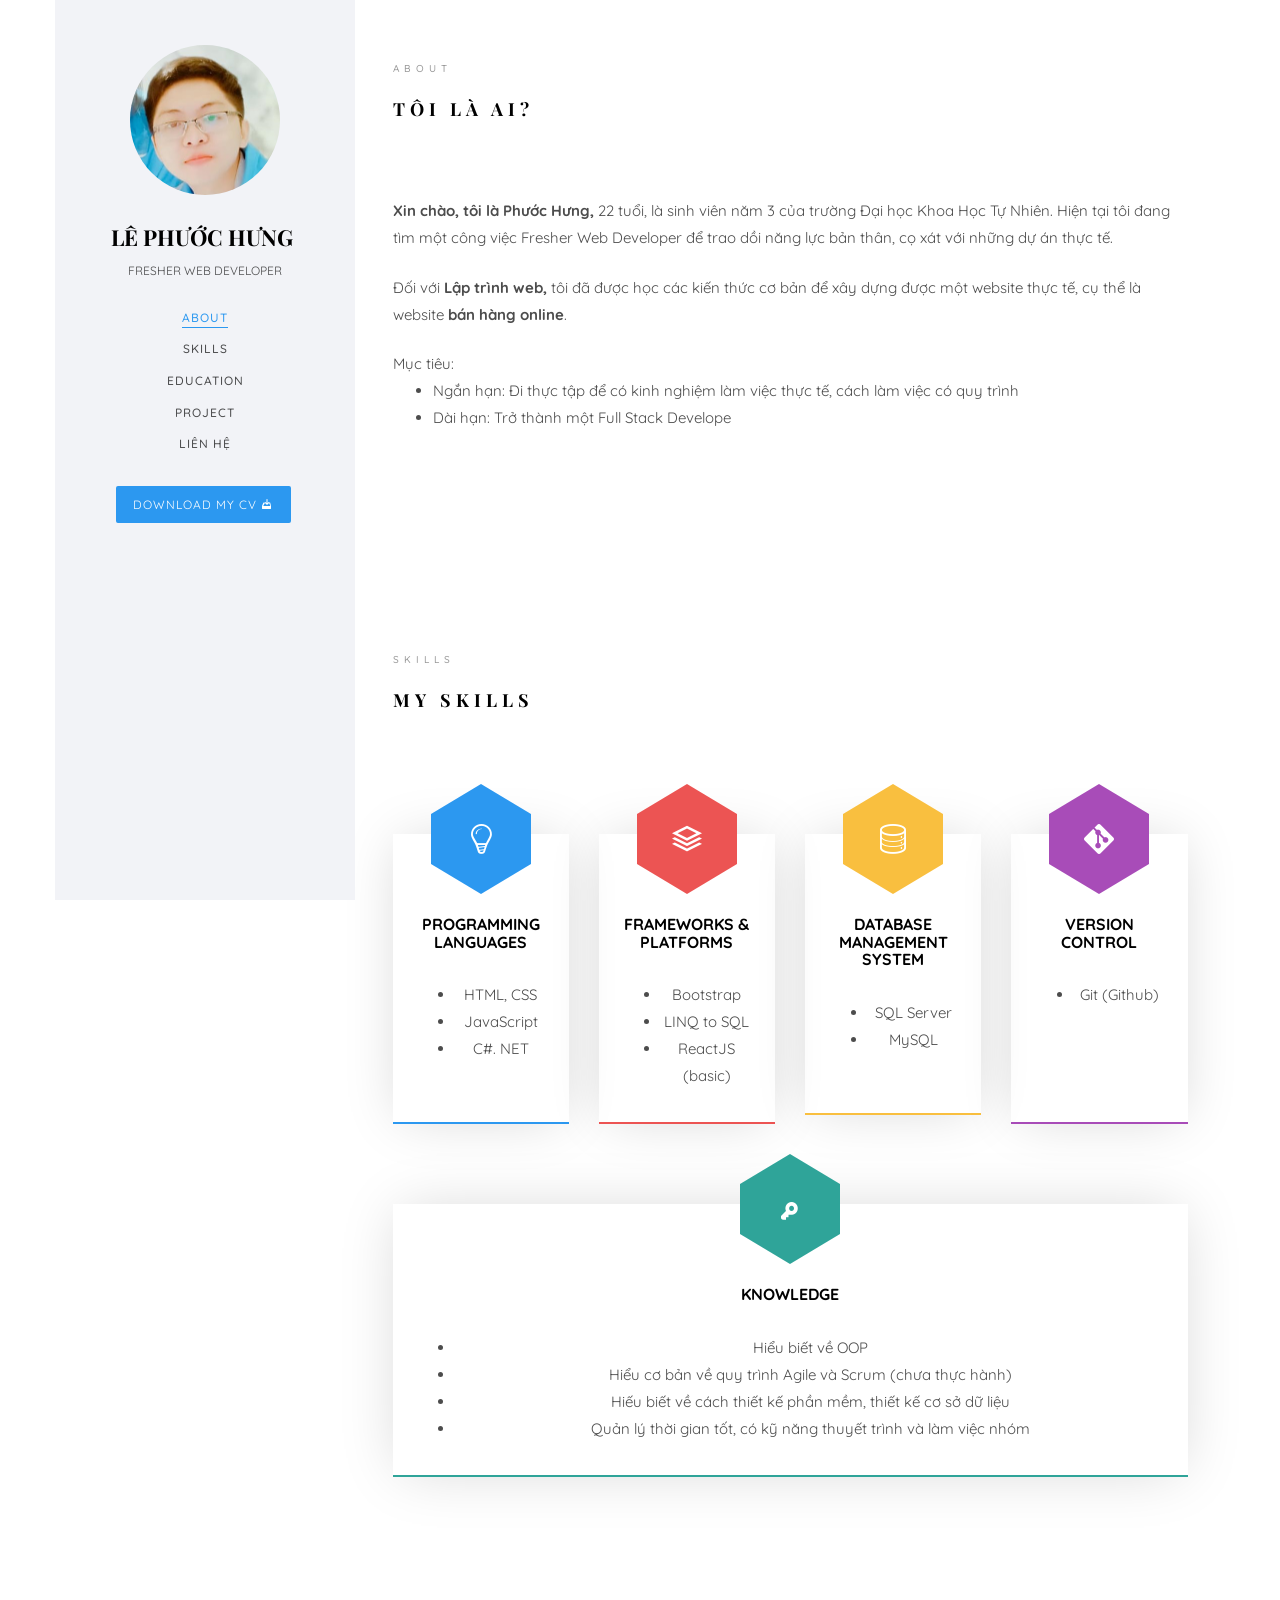
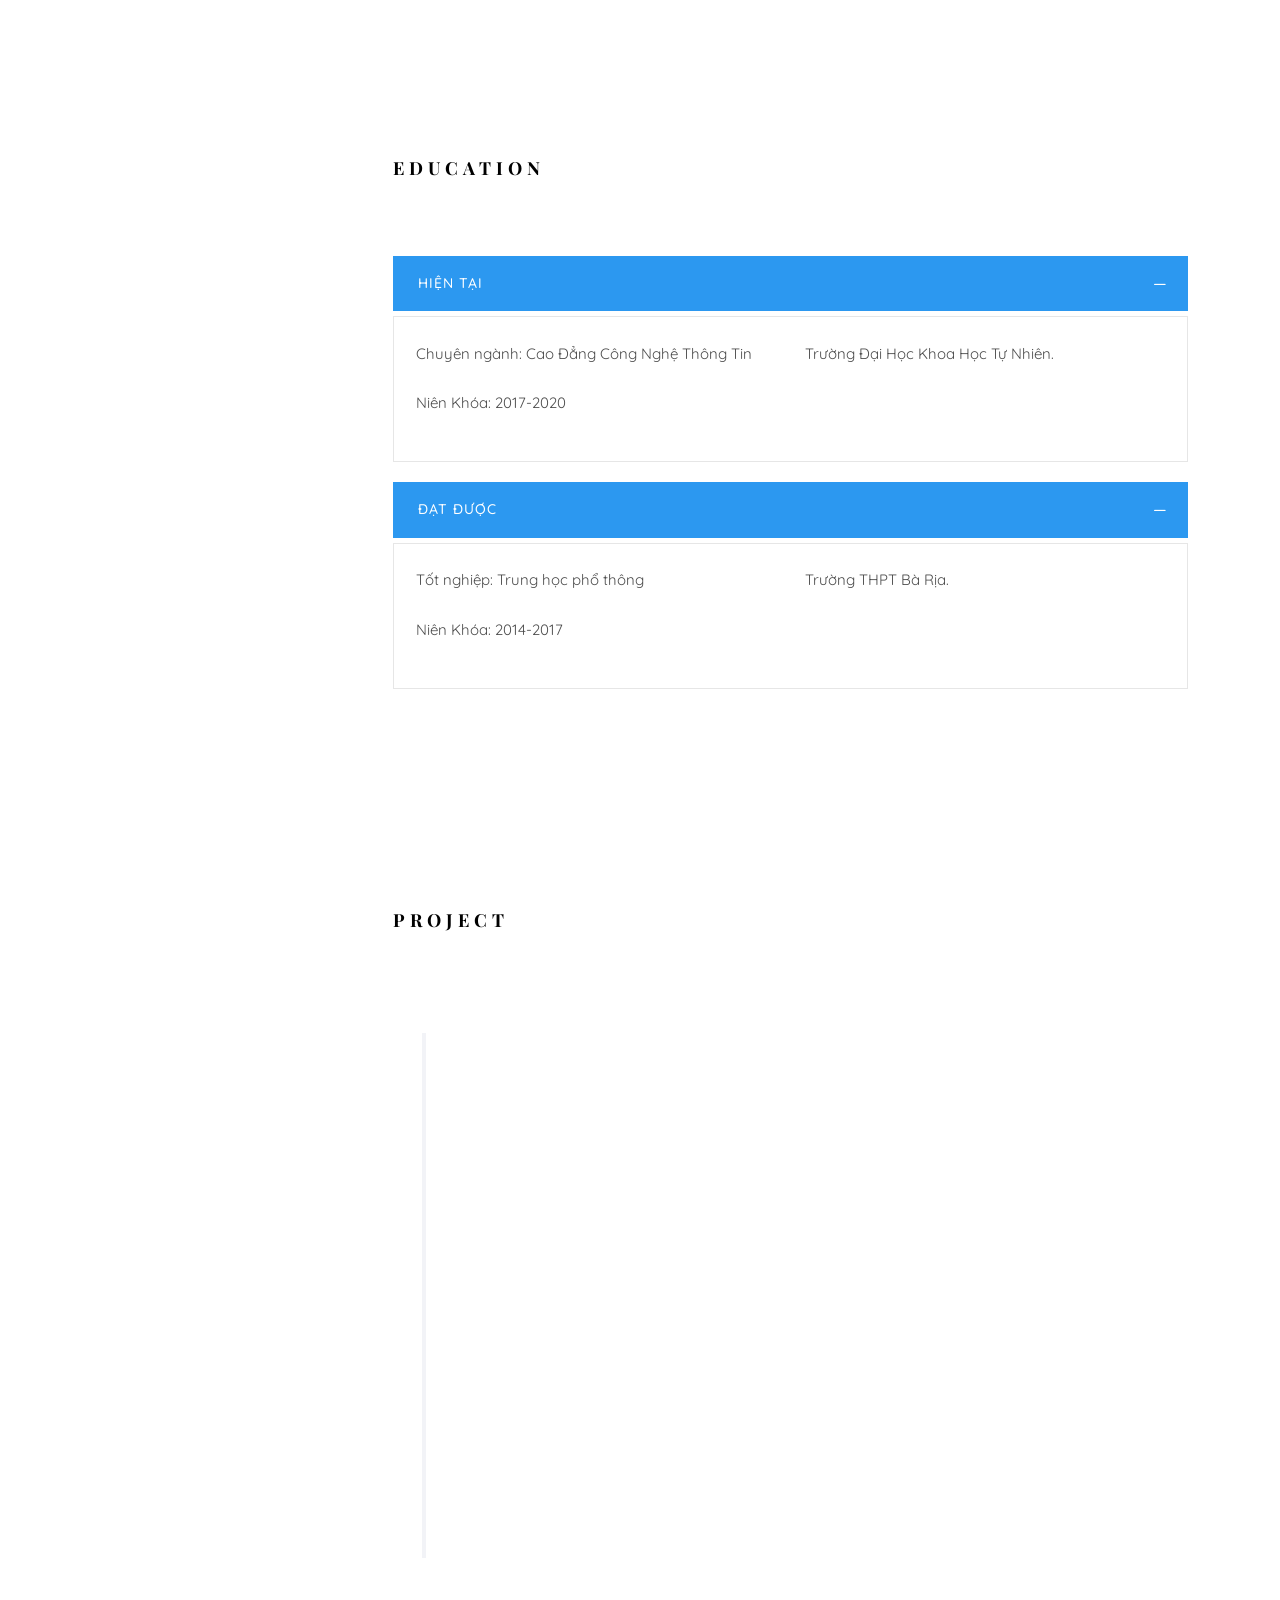
==== index.html @ 89dfe2b6 "update" ====
<!DOCTYPE HTML>
<html>
	<head>
	<meta charset="utf-8">
	<meta http-equiv="X-UA-Compatible" content="IE=edge">
	<title>MY CV</title>
	<meta name="viewport" content="width=device-width, initial-scale=1">
	<meta name="description" content="" />
	<meta name="keywords" content="" />
	<meta name="author" content="" />

  <!-- Facebook and Twitter integration -->
	<meta property="og:title" content=""/>
	<meta property="og:image" content=""/>
	<meta property="og:url" content=""/>
	<meta property="og:site_name" content=""/>
	<meta property="og:description" content=""/>
	<meta name="twitter:title" content="" />
	<meta name="twitter:image" content="" />
	<meta name="twitter:url" content="" />
	<meta name="twitter:card" content="" />

	<!-- Place favicon.ico and apple-touch-icon.png in the root directory -->
	<link rel="shortcut icon" href="favicon.ico">

	<link href="https://fonts.googleapis.com/css?family=Quicksand:300,400,500,700" rel="stylesheet">
	<link href="https://fonts.googleapis.com/css?family=Playfair+Display:400,400i,700" rel="stylesheet">
	
	<!-- Animate.css -->
	<link rel="stylesheet" href="css/animate.css">
	<!-- Icomoon Icon Fonts-->
	<link rel="stylesheet" href="css/icomoon.css">
	<!-- Bootstrap  -->
	<link rel="stylesheet" href="css/bootstrap.css">
	<!-- Flexslider  -->
	<link rel="stylesheet" href="css/flexslider.css">
	<!-- Flaticons  -->
	<link rel="stylesheet" href="fonts/flaticon/font/flaticon.css">
	<!-- Owl Carousel -->
	<link rel="stylesheet" href="css/owl.carousel.min.css">
	<link rel="stylesheet" href="css/owl.theme.default.min.css">
	<!-- Theme style  -->
	<link rel="stylesheet" href="css/style.css">

	<!-- Modernizr JS -->
	<script src="js/modernizr-2.6.2.min.js"></script>
	<!-- FOR IE9 below -->
	<!--[if lt IE 9]>
	<script src="js/respond.min.js"></script>
	<![endif]-->

	</head>
	<body>
	<div id="colorlib-page">
		<div class="container-wrap">
		<a href="#" class="js-colorlib-nav-toggle colorlib-nav-toggle" data-toggle="collapse" data-target="#navbar" aria-expanded="false" aria-controls="navbar"><i></i></a>
		<aside id="colorlib-aside" role="complementary" class="border js-fullheight">
			<div class="text-center">
				<div class="author-img" style="background-image: url(images/avatar.jpg);"></div>
				<h1 id="colorlib-logo"><a href="index.html">LÊ PHƯỚC HƯNG</a></h1>
				<span class="position">Fresher Web Developer 
				</span>
			</div>
			<nav id="colorlib-main-menu" role="navigation" class="navbar">
				<div id="navbar" class="collapse">
					<ul>
						<li class="active"><a href="#" data-nav-section="about">About</a></li>
						<li><a href="#" data-nav-section="skills">Skills</a></li>
						<li><a href="#" data-nav-section="education">Education</a></li>
						<li><a href="#" data-nav-section="experience">Project</a></li>
						<li><a href="#" data-nav-section="contact">LIÊN HỆ</a></li>
					</ul>
				</div>
			</nav>

			<div class="colorlib-footer">
				<a href="assets/CV_Hung.pdf" target="_blank" class="btn btn-primary btn-learn text-center">Download My CV <i class="icon-download"></i></a>
			</div>

		</aside>

		<div id="colorlib-main">
			<section class="colorlib-about" data-section="about">
				<div class="colorlib-narrow-content">
					<div class="row">
						<div class="col-md-12">
							<div class="row row-bottom-padded-sm animate-box" data-animate-effect="fadeInLeft">
								<div class="col-md-12">
									<div class="about-desc">
										<span class="heading-meta">ABOUT</span>
										<h2 class="colorlib-heading">TÔI LÀ AI?</h2>
										<p><strong>Xin chào, tôi là  Phước Hưng, </strong> 22 tuổi, là sinh viên năm 3 của trường Đại học Khoa Học Tự Nhiên. 
											Hiện tại tôi đang tìm một công việc Fresher Web Developer để trao dồi năng lực bản thân, cọ xát với những dự án thực tế.

										</p>
										<p>Đối với <strong>Lập trình web, </strong> tôi đã được học các kiến thức cơ bản để xây dựng được một website thực tế, cụ thể là website <strong>bán hàng online</strong>.</p>
										<span>Mục tiêu:
											<ul>
												<li>
													Ngắn hạn: Đi thực tập để có kinh nghiệm làm việc thực tế, cách làm việc có quy trình </li>
													<li>Dài hạn: Trở thành một Full Stack Develope</li>
											</ul>
										</span>
									</div>
								</div>
							</div>
						</div>
					</div>
				</div>
			</section>

			
			<section class="colorlib-skills" data-section="skills">
				<div class="colorlib-narrow-content">
					<div class="row">
						<div class="col-md-6 col-md-offset-3 col-md-pull-3 ">
							<span class="heading-meta">SKILLS</span>
							<h2 class="colorlib-heading">MY SKILLS</h2>
						</div>
					</div>
					<div class="row row-pt-md">
						<div class="col-md-3 text-center animate-box">
							<div class="services color-1">
								<span class="icon">
									<i class="icon-bulb"></i>
								</span>
								<div class="desc">
									<h3>PROGRAMMING LANGUAGES</h3>
									<ul>
										<li>HTML, CSS</li>
										<li>JavaScript</li>
										<li>C#. NET</li>
									</ul>
									<br>
								</div>
							</div>
						</div>
						<div class="col-md-3 text-center animate-box">
							<div class="services color-2">
								<span class="icon">
									<i class="icon-layers2"></i>
								</span>
								<div class="desc">
									<h3>FRAMEWORKS & PLATFORMS
									</h3>
									<ul>
										<li>Bootstrap</li>
										<li>LINQ to SQL</li>
										<li>ReactJS (basic)</li>
									</ul>
								</div>
							</div>
						</div>
						<div class="col-md-3 text-center animate-box">
							<div class="services color-3">
								<span class="icon">
									<i class="icon-data"></i>
								</span>
								<div class="desc">
									<h3>Database Management System</h3>
									<ul>
										<li>SQL Server</li>
										<li>MySQL</li>
										<br>
									</ul>
								</div>
							</div>
						</div>
						<div class="col-md-3 text-center animate-box">
							<div class="services color-4">
								<span class="icon">
									<i class="icon-git"></i>
								</span>
								<div class="desc">
									<h3>VERSION CONTROL</h3>
									<ul>
										<li>Git (Github)</li>
										<br>
										<br>
										<br>
									</ul>
								</div>
							</div>
						</div>
						<div class="col-md-12 text-center animate-box">
							<div class="services color-5">
								<span class="icon">
									<i class="icon-key"></i>
								</span>
								<div class="desc">
									<h3>KNOWLEDGE</h3>
									<ul>
										<li>Hiểu biết về OOP</li>
										<li>Hiểu cơ bản về quy trình Agile và Scrum (chưa thực hành)</li>
										<li>Hiếu biết về cách thiết kế phần mềm, thiết kế cơ sở dữ liệu</li>
										<li>Quản lý thời gian tốt, có kỹ năng thuyết trình và làm việc nhóm </li>
									</ul>
								</div>
							</div>
						</div>
					</div>
				</div>
			</section>
			


			<section class="colorlib-education" data-section="education">
				<div class="colorlib-narrow-content">
					<div class="row">
						<div class="col-md-6 col-md-offset-3 col-md-pull-3 animate-box" data-animate-effect="fadeInLeft">
							<h2 class="colorlib-heading animate-box">EDUCATION</h2>
						</div>
					</div>
					<div class="row">
						<div class="col-md-12 animate-box" data-animate-effect="fadeInLeft">
							<div class="fancy-collapse-panel">
								<div class="panel-group" id="accordion" role="tablist" aria-multiselectable="true">
									<div class="panel panel-default">
									    <div class="panel-heading" role="tab" id="headingOne">
									        <h4 class="panel-title">
									            <a data-toggle="collapse" data-parent="#accordion" href="#collapseOne" aria-expanded="true" aria-controls="collapseOne">HIỆN TẠI
									            </a>
									        </h4>
									    </div>
									    <div id="collapseOne" class="panel-collapse collapse in" role="tabpanel" aria-labelledby="headingOne">
									         <div class="panel-body">
									            <div class="row">
										      		<div class="col-md-6">
														  <p>Chuyên ngành: Cao Đẳng Công Nghệ Thông Tin</p>
														  <p>Niên Khóa: 2017-2020</p>
										      		</div>
										      		<div class="col-md-6">
										      			<p>Trường Đại Học Khoa Học Tự Nhiên.</p>
										      		</div>
										      	</div>
									         </div>
									    </div>
									</div>
								</div>
							</div>
							<div class="fancy-collapse-panel">
								<div class="panel-group" id="accordion" role="tablist" aria-multiselectable="true">
									<div class="panel panel-default">
									    <div class="panel-heading" role="tab" id="headingOne">
									        <h4 class="panel-title">
									            <a data-toggle="collapse" data-parent="#accordion" href="#collapseOne" aria-expanded="true" aria-controls="collapseOne">ĐẠT ĐƯỢC
									            </a>
									        </h4>
									    </div>
									    <div id="collapseOne" class="panel-collapse collapse in" role="tabpanel" aria-labelledby="headingOne">
									         <div class="panel-body">
									            <div class="row">
										      		<div class="col-md-6">
														  <p>Tốt nghiệp: Trung học phổ thông</p>
														  <p>Niên Khóa: 2014-2017</p>
										      		</div>
										      		<div class="col-md-6">
														<p>Trường THPT Bà Rịa.</p>
													</div>
										      	</div>
									         </div>
									    </div>
									</div>
								</div>
							</div>
						</div>
					</div>
				</div>
			</section>

			<section class="colorlib-experience" data-section="experience">
				<div class="colorlib-narrow-content">
					<div class="row">
						<div class="col-md-6 col-md-offset-3 col-md-pull-3 animate-box" data-animate-effect="fadeInLeft">
							<h2 class="colorlib-heading animate-box">PROJECT</h2>
						</div>
					</div>
					<div class="row">
						<div class="col-md-12">
				         <div class="timeline-centered">
					         <article class="timeline-entry animate-box" data-animate-effect="fadeInLeft">
					            <div class="timeline-entry-inner">
					               <div class="timeline-icon color-1">
					                  <i class="icon-pen2"></i>
					               </div>

					               <div class="timeline-label">
					                  <h2><a href="https://moji1760322.000webhostapp.com/">Website bán hàng - web động</a><span></span></h2>
										<p>Dựa theo trang bán hàng moji. Sử dụng <strong>HTML, CSS, JS, Bootstrap, PHP & MySQL</strong></p>
										<p><a href="https://moji1760322.000webhostapp.com/">link trang web</a></p>
								   </div>
								   <br>
								</div>
							    <a href="https://moji1760322.000webhostapp.com/"><img src="images/project01.PNG" alt="" width="100%" class="img-thumbnail"></a>
					         </article>
					      </div>
					   </div>
				   </div>
				</div>
			</section>

			<section class="colorlib-contact" data-section="contact">
				<div class="colorlib-narrow-content">
					<div class="row">
						<div class="col-md-6 col-md-offset-3 col-md-pull-3 animate-box" data-animate-effect="fadeInLeft">
							<span class="heading-meta">CONTACT</span>
							<h2 class="colorlib-heading">My Contact</h2>
						</div>
					</div>
					<div class="row">
						<div class="col-md-12">
							<div class="colorlib-feature colorlib-feature-sm animate-box" data-animate-effect="fadeInLeft">
								<div class="colorlib-icon">
									<i class="icon-globe-outline"></i>
								</div>
								<div class="colorlib-text">
									<p><a href="#">lphung1997@gmail.com</a></p>
								</div>
							</div>
							<div class="colorlib-feature colorlib-feature-sm animate-box" data-animate-effect="fadeInLeft">
								<div class="colorlib-icon">
									<i class="icon-map"></i>
								</div>
								<div class="colorlib-text">
									<p>135B Trần Hưng Đạo, phường Cầu Ông Lãnh, quận 1, Tp.HCM</p>
								</div>
							</div>
							<div class="colorlib-feature colorlib-feature-sm animate-box" data-animate-effect="fadeInLeft">
								<div class="colorlib-icon">
									<i class="icon-phone"></i>
								</div>
								<div class="colorlib-text">
									<p><a href="tel://">+84868641013</a></p>
								</div>
							</div>
						</div>
					</div>
				</div>
			</section>

		</div><!-- end:colorlib-main -->
	</div><!-- end:container-wrap -->
	</div><!-- end:colorlib-page -->

	<!-- jQuery -->
	<script src="js/jquery.min.js"></script>
	<!-- jQuery Easing -->
	<script src="js/jquery.easing.1.3.js"></script>
	<!-- Bootstrap -->
	<script src="js/bootstrap.min.js"></script>
	<!-- Waypoints -->
	<script src="js/jquery.waypoints.min.js"></script>
	<!-- Flexslider -->
	<script src="js/jquery.flexslider-min.js"></script>
	<!-- Owl carousel -->
	<script src="js/owl.carousel.min.js"></script>
	<!-- Counters -->
	<script src="js/jquery.countTo.js"></script>
	
	
	<!-- MAIN JS -->
	<script src="js/main.js"></script>

	</body>
</html>
---- css/icomoon.css ----
@font-face {
  font-family: 'icomoon';
  src:  url('fonts/icomoon.eot?6py85u');
  src:  url('fonts/icomoon.eot?6py85u#iefix') format('embedded-opentype'),
    url('fonts/icomoon.ttf?6py85u') format('truetype'),
    url('fonts/icomoon.woff?6py85u') format('woff'),
    url('fonts/icomoon.svg?6py85u#icomoon') format('svg');
  font-weight: normal;
  font-style: normal;
}

[class^="icon-"], [class*=" icon-"] {
  /* use !important to prevent issues with browser extensions that change fonts */
  font-family: 'icomoon' !important;
  speak: none;
  font-style: normal;
  font-weight: normal;
  font-variant: normal;
  text-transform: none;
  line-height: 1;

  /* Better Font Rendering =========== */
  -webkit-font-smoothing: antialiased;
  -moz-osx-font-smoothing: grayscale;
}

.icon-times:before {
  content: "\e930";
}
.icon-tick:before {
  content: "\e931";
}
.icon-plus:before {
  content: "\e932";
}
.icon-minus:before {
  content: "\e933";
}
.icon-equals:before {
  content: "\e934";
}
.icon-divide:before {
  content: "\e935";
}
.icon-chevron-right:before {
  content: "\e936";
}
.icon-chevron-left:before {
  content: "\e937";
}
.icon-arrow-right-thick:before {
  content: "\e938";
}
.icon-arrow-left-thick:before {
  content: "\e939";
}
.icon-th-small:before {
  content: "\e93a";
}
.icon-th-menu:before {
  content: "\e93b";
}
.icon-th-list:before {
  content: "\e93c";
}
.icon-th-large:before {
  content: "\e93d";
}
.icon-home:before {
  content: "\e93e";
}
.icon-arrow-forward:before {
  content: "\e93f";
}
.icon-arrow-back:before {
  content: "\e940";
}
.icon-rss:before {
  content: "\e941";
}
.icon-location:before {
  content: "\e942";
}
.icon-link:before {
  content: "\e943";
}
.icon-image:before {
  content: "\e944";
}
.icon-arrow-up-thick:before {
  content: "\e945";
}
.icon-arrow-down-thick:before {
  content: "\e946";
}
.icon-starburst:before {
  content: "\e947";
}
.icon-starburst-outline:before {
  content: "\e948";
}
.icon-star3:before {
  content: "\e949";
}
.icon-flow-children:before {
  content: "\e94a";
}
.icon-export:before {
  content: "\e94b";
}
.icon-delete2:before {
  content: "\e94c";
}
.icon-delete-outline:before {
  content: "\e94d";
}
.icon-cloud-storage:before {
  content: "\e94e";
}
.icon-wi-fi:before {
  content: "\e94f";
}
.icon-heart:before {
  content: "\e950";
}
.icon-flash:before {
  content: "\e951";
}
.icon-cancel:before {
  content: "\e952";
}
.icon-backspace:before {
  content: "\e953";
}
.icon-attachment:before {
  content: "\e954";
}
.icon-arrow-move:before {
  content: "\e955";
}
.icon-warning:before {
  content: "\e956";
}
.icon-user:before {
  content: "\e957";
}
.icon-radar:before {
  content: "\e958";
}
.icon-lock-open:before {
  content: "\e959";
}
.icon-lock-closed:before {
  content: "\e95a";
}
.icon-location-arrow:before {
  content: "\e95b";
}
.icon-info:before {
  content: "\e95c";
}
.icon-user-delete:before {
  content: "\e95d";
}
.icon-user-add:before {
  content: "\e95e";
}
.icon-media-pause:before {
  content: "\e95f";
}
.icon-group:before {
  content: "\e960";
}
.icon-chart-pie:before {
  content: "\e961";
}
.icon-chart-line:before {
  content: "\e962";
}
.icon-chart-bar:before {
  content: "\e963";
}
.icon-chart-area:before {
  content: "\e964";
}
.icon-video:before {
  content: "\e965";
}
.icon-point-of-interest:before {
  content: "\e966";
}
.icon-infinity:before {
  content: "\e967";
}
.icon-globe:before {
  content: "\e968";
}
.icon-eye:before {
  content: "\e969";
}
.icon-cog:before {
  content: "\e96a";
}
.icon-camera:before {
  content: "\e96b";
}
.icon-upload:before {
  content: "\e96c";
}
.icon-scissors:before {
  content: "\e96d";
}
.icon-refresh:before {
  content: "\e96e";
}
.icon-pin:before {
  content: "\e96f";
}
.icon-key:before {
  content: "\e970";
}
.icon-info-large:before {
  content: "\e971";
}
.icon-eject:before {
  content: "\e972";
}
.icon-download:before {
  content: "\e973";
}
.icon-zoom:before {
  content: "\e974";
}
.icon-zoom-out:before {
  content: "\e975";
}
.icon-zoom-in:before {
  content: "\e976";
}
.icon-sort-numerically:before {
  content: "\e977";
}
.icon-sort-alphabetically:before {
  content: "\e978";
}
.icon-input-checked:before {
  content: "\e979";
}
.icon-calender:before {
  content: "\e97a";
}
.icon-world2:before {
  content: "\e97b";
}
.icon-notes:before {
  content: "\e97c";
}
.icon-code:before {
  content: "\e97d";
}
.icon-arrow-sync:before {
  content: "\e97e";
}
.icon-arrow-shuffle:before {
  content: "\e97f";
}
.icon-arrow-repeat:before {
  content: "\e980";
}
.icon-arrow-minimise:before {
  content: "\e981";
}
.icon-arrow-maximise:before {
  content: "\e982";
}
.icon-arrow-loop:before {
  content: "\e983";
}
.icon-anchor:before {
  content: "\e984";
}
.icon-spanner:before {
  content: "\e985";
}
.icon-puzzle:before {
  content: "\e986";
}
.icon-power:before {
  content: "\e987";
}
.icon-plane:before {
  content: "\e988";
}
.icon-pi:before {
  content: "\e989";
}
.icon-phone:before {
  content: "\e98a";
}
.icon-microphone2:before {
  content: "\e98b";
}
.icon-media-rewind:before {
  content: "\e98c";
}
.icon-flag:before {
  content: "\e98d";
}
.icon-adjust-brightness:before {
  content: "\e98e";
}
.icon-waves:before {
  content: "\e98f";
}
.icon-social-twitter:before {
  content: "\e990";
}
.icon-social-facebook:before {
  content: "\e991";
}
.icon-social-dribbble:before {
  content: "\e992";
}
.icon-media-stop:before {
  content: "\e993";
}
.icon-media-record:before {
  content: "\e994";
}
.icon-media-play:before {
  content: "\e995";
}
.icon-media-fast-forward:before {
  content: "\e996";
}
.icon-media-eject:before {
  content: "\e997";
}
.icon-social-vimeo:before {
  content: "\e998";
}
.icon-social-tumbler:before {
  content: "\e999";
}
.icon-social-skype:before {
  content: "\e99a";
}
.icon-social-pinterest:before {
  content: "\e99b";
}
.icon-social-linkedin:before {
  content: "\e99c";
}
.icon-social-last-fm:before {
  content: "\e99d";
}
.icon-social-github:before {
  content: "\e99e";
}
.icon-social-flickr:before {
  content: "\e99f";
}
.icon-at:before {
  content: "\e9a0";
}
.icon-times-outline:before {
  content: "\e9a1";
}
.icon-plus-outline:before {
  content: "\e9a2";
}
.icon-minus-outline:before {
  content: "\e9a3";
}
.icon-tick-outline:before {
  content: "\e9a4";
}
.icon-th-large-outline:before {
  content: "\e9a5";
}
.icon-equals-outline:before {
  content: "\e9a6";
}
.icon-divide-outline:before {
  content: "\e9a7";
}
.icon-chevron-right-outline:before {
  content: "\e9a8";
}
.icon-chevron-left-outline:before {
  content: "\e9a9";
}
.icon-arrow-right-outline:before {
  content: "\e9aa";
}
.icon-arrow-left-outline:before {
  content: "\e9ab";
}
.icon-th-small-outline:before {
  content: "\e9ac";
}
.icon-th-menu-outline:before {
  content: "\e9ad";
}
.icon-th-list-outline:before {
  content: "\e9ae";
}
.icon-news2:before {
  content: "\e9b1";
}
.icon-home-outline:before {
  content: "\e9b2";
}
.icon-arrow-up-outline:before {
  content: "\e9b3";
}
.icon-arrow-forward-outline:before {
  content: "\e9b4";
}
.icon-arrow-down-outline:before {
  content: "\e9b5";
}
.icon-arrow-back-outline:before {
  content: "\e9b6";
}
.icon-trash3:before {
  content: "\e9b7";
}
.icon-rss-outline:before {
  content: "\e9b8";
}
.icon-message:before {
  content: "\e9b9";
}
.icon-location-outline:before {
  content: "\e9ba";
}
.icon-link-outline:before {
  content: "\e9bb";
}
.icon-image-outline:before {
  content: "\e9bc";
}
.icon-export-outline:before {
  content: "\e9bd";
}
.icon-cross:before {
  content: "\e9be";
}
.icon-wi-fi-outline:before {
  content: "\e9bf";
}
.icon-star-outline:before {
  content: "\e9c0";
}
.icon-media-pause-outline:before {
  content: "\e9c1";
}
.icon-mail:before {
  content: "\e9c2";
}
.icon-heart-outline:before {
  content: "\e9c3";
}
.icon-flash-outline:before {
  content: "\e9c4";
}
.icon-cancel-outline:before {
  content: "\e9c5";
}
.icon-beaker:before {
  content: "\e9c6";
}
.icon-arrow-move-outline:before {
  content: "\e9c7";
}
.icon-watch2:before {
  content: "\e9c8";
}
.icon-warning-outline:before {
  content: "\e9c9";
}
.icon-time:before {
  content: "\e9ca";
}
.icon-radar-outline:before {
  content: "\e9cb";
}
.icon-lock-open-outline:before {
  content: "\e9cc";
}
.icon-location-arrow-outline:before {
  content: "\e9cd";
}
.icon-info-outline:before {
  content: "\e9ce";
}
.icon-backspace-outline:before {
  content: "\e9cf";
}
.icon-attachment-outline:before {
  content: "\e9d0";
}
.icon-user-outline:before {
  content: "\e9d1";
}
.icon-user-delete-outline:before {
  content: "\e9d2";
}
.icon-user-add-outline:before {
  content: "\e9d3";
}
.icon-lock-closed-outline:before {
  content: "\e9d4";
}
.icon-group-outline:before {
  content: "\e9d5";
}
.icon-chart-pie-outline:before {
  content: "\e9d6";
}
.icon-chart-line-outline:before {
  content: "\e9d7";
}
.icon-chart-bar-outline:before {
  content: "\e9d8";
}
.icon-chart-area-outline:before {
  content: "\e9d9";
}
.icon-video-outline:before {
  content: "\e9da";
}
.icon-point-of-interest-outline:before {
  content: "\e9db";
}
.icon-map:before {
  content: "\e9dc";
}
.icon-key-outline:before {
  content: "\e9dd";
}
.icon-infinity-outline:before {
  content: "\e9de";
}
.icon-globe-outline:before {
  content: "\e9df";
}
.icon-eye-outline:before {
  content: "\e9e0";
}
.icon-cog-outline:before {
  content: "\e9e1";
}
.icon-camera-outline:before {
  content: "\e9e2";
}
.icon-upload-outline:before {
  content: "\e9e3";
}
.icon-support:before {
  content: "\e9e4";
}
.icon-scissors-outline:before {
  content: "\e9e5";
}
.icon-refresh-outline:before {
  content: "\e9e6";
}
.icon-info-large-outline:before {
  content: "\e9e7";
}
.icon-eject-outline:before {
  content: "\e9e8";
}
.icon-download-outline:before {
  content: "\e9e9";
}
.icon-battery-mid:before {
  content: "\e9ea";
}
.icon-battery-low:before {
  content: "\e9eb";
}
.icon-battery-high:before {
  content: "\e9ec";
}
.icon-zoom-outline:before {
  content: "\e9ed";
}
.icon-zoom-out-outline:before {
  content: "\e9ee";
}
.icon-zoom-in-outline:before {
  content: "\e9ef";
}
.icon-tag3:before {
  content: "\e9f0";
}
.icon-tabs-outline:before {
  content: "\e9f1";
}
.icon-pin-outline:before {
  content: "\e9f2";
}
.icon-message-typing:before {
  content: "\e9f3";
}
.icon-directions:before {
  content: "\e9f4";
}
.icon-battery-full:before {
  content: "\e9f5";
}
.icon-battery-charge:before {
  content: "\e9f6";
}
.icon-pipette:before {
  content: "\e9f7";
}
.icon-pencil:before {
  content: "\e9f8";
}
.icon-folder:before {
  content: "\e9f9";
}
.icon-folder-delete:before {
  content: "\e9fa";
}
.icon-folder-add:before {
  content: "\e9fb";
}
.icon-edit:before {
  content: "\e9fc";
}
.icon-document:before {
  content: "\e9fd";
}
.icon-document-delete:before {
  content: "\e9fe";
}
.icon-document-add:before {
  content: "\e9ff";
}
.icon-brush:before {
  content: "\ea00";
}
.icon-thumbs-up:before {
  content: "\ea01";
}
.icon-thumbs-down:before {
  content: "\ea02";
}
.icon-pen:before {
  content: "\ea03";
}
.icon-sort-numerically-outline:before {
  content: "\ea04";
}
.icon-sort-alphabetically-outline:before {
  content: "\ea05";
}
.icon-social-last-fm-circular:before {
  content: "\ea06";
}
.icon-social-github-circular:before {
  content: "\ea07";
}
.icon-compass:before {
  content: "\ea08";
}
.icon-bookmark:before {
  content: "\ea09";
}
.icon-input-checked-outline:before {
  content: "\ea0a";
}
.icon-code-outline:before {
  content: "\ea0b";
}
.icon-calender-outline:before {
  content: "\ea0c";
}
.icon-business-card:before {
  content: "\ea0d";
}
.icon-arrow-up:before {
  content: "\ea0e";
}
.icon-arrow-sync-outline:before {
  content: "\ea0f";
}
.icon-arrow-right:before {
  content: "\ea10";
}
.icon-arrow-repeat-outline:before {
  content: "\ea11";
}
.icon-arrow-loop-outline:before {
  content: "\ea12";
}
.icon-arrow-left:before {
  content: "\ea13";
}
.icon-flow-switch:before {
  content: "\ea14";
}
.icon-flow-parallel:before {
  content: "\ea15";
}
.icon-flow-merge:before {
  content: "\ea16";
}
.icon-document-text:before {
  content: "\ea17";
}
.icon-clipboard:before {
  content: "\ea18";
}
.icon-calculator:before {
  content: "\ea19";
}
.icon-arrow-minimise-outline:before {
  content: "\ea1a";
}
.icon-arrow-maximise-outline:before {
  content: "\ea1b";
}
.icon-arrow-down:before {
  content: "\ea1c";
}
.icon-gift:before {
  content: "\ea1d";
}
.icon-film:before {
  content: "\ea1e";
}
.icon-database:before {
  content: "\ea1f";
}
.icon-bell:before {
  content: "\ea20";
}
.icon-anchor-outline:before {
  content: "\ea21";
}
.icon-adjust-contrast:before {
  content: "\ea22";
}
.icon-world-outline:before {
  content: "\ea23";
}
.icon-shopping-bag:before {
  content: "\ea24";
}
.icon-power-outline:before {
  content: "\ea25";
}
.icon-notes-outline:before {
  content: "\ea26";
}
.icon-device-tablet:before {
  content: "\ea27";
}
.icon-device-phone:before {
  content: "\ea28";
}
.icon-device-laptop:before {
  content: "\ea29";
}
.icon-device-desktop:before {
  content: "\ea2a";
}
.icon-briefcase:before {
  content: "\ea2b";
}
.icon-stopwatch:before {
  content: "\ea2c";
}
.icon-spanner-outline:before {
  content: "\ea2d";
}
.icon-puzzle-outline:before {
  content: "\ea2e";
}
.icon-printer:before {
  content: "\ea2f";
}
.icon-pi-outline:before {
  content: "\ea30";
}
.icon-lightbulb:before {
  content: "\ea31";
}
.icon-flag-outline:before {
  content: "\ea32";
}
.icon-contacts:before {
  content: "\ea33";
}
.icon-archive2:before {
  content: "\ea34";
}
.icon-weather-stormy:before {
  content: "\ea35";
}
.icon-weather-shower:before {
  content: "\ea36";
}
.icon-weather-partly-sunny:before {
  content: "\ea37";
}
.icon-weather-downpour:before {
  content: "\ea38";
}
.icon-weather-cloudy:before {
  content: "\ea39";
}
.icon-plane-outline:before {
  content: "\ea3a";
}
.icon-phone-outline:before {
  content: "\ea3b";
}
.icon-microphone-outline:before {
  content: "\ea3c";
}
.icon-weather-windy:before {
  content: "\ea3d";
}
.icon-weather-windy-cloudy:before {
  content: "\ea3e";
}
.icon-weather-sunny:before {
  content: "\ea3f";
}
.icon-weather-snow:before {
  content: "\ea40";
}
.icon-weather-night:before {
  content: "\ea41";
}
.icon-media-stop-outline:before {
  content: "\ea42";
}
.icon-media-rewind-outline:before {
  content: "\ea43";
}
.icon-media-record-outline:before {
  content: "\ea44";
}
.icon-media-play-outline:before {
  content: "\ea45";
}
.icon-media-fast-forward-outline:before {
  content: "\ea46";
}
.icon-media-eject-outline:before {
  content: "\ea47";
}
.icon-wine:before {
  content: "\ea48";
}
.icon-waves-outline:before {
  content: "\ea49";
}
.icon-ticket:before {
  content: "\ea4a";
}
.icon-tags:before {
  content: "\ea4b";
}
.icon-plug:before {
  content: "\ea4c";
}
.icon-headphones:before {
  content: "\ea4d";
}
.icon-credit-card:before {
  content: "\ea4e";
}
.icon-coffee:before {
  content: "\ea4f";
}
.icon-book:before {
  content: "\ea50";
}
.icon-beer:before {
  content: "\ea51";
}
.icon-volume2:before {
  content: "\ea52";
}
.icon-volume-up:before {
  content: "\ea53";
}
.icon-volume-mute:before {
  content: "\ea54";
}
.icon-volume-down:before {
  content: "\ea55";
}
.icon-social-vimeo-circular:before {
  content: "\ea56";
}
.icon-social-twitter-circular:before {
  content: "\ea57";
}
.icon-social-pinterest-circular:before {
  content: "\ea58";
}
.icon-social-linkedin-circular:before {
  content: "\ea59";
}
.icon-social-facebook-circular:before {
  content: "\ea5a";
}
.icon-social-dribbble-circular:before {
  content: "\ea5b";
}
.icon-tree:before {
  content: "\ea5c";
}
.icon-thermometer2:before {
  content: "\ea5d";
}
.icon-social-tumbler-circular:before {
  content: "\ea5e";
}
.icon-social-skype-outline:before {
  content: "\ea5f";
}
.icon-social-flickr-circular:before {
  content: "\ea60";
}
.icon-social-at-circular:before {
  content: "\ea61";
}
.icon-shopping-cart:before {
  content: "\ea62";
}
.icon-messages:before {
  content: "\ea63";
}
.icon-leaf:before {
  content: "\ea64";
}
.icon-feather:before {
  content: "\ea65";
}
.icon-eye2:before {
  content: "\e064";
}
.icon-paper-clip:before {
  content: "\e065";
}
.icon-mail5:before {
  content: "\e066";
}
.icon-toggle:before {
  content: "\e067";
}
.icon-layout:before {
  content: "\e068";
}
.icon-link2:before {
  content: "\e069";
}
.icon-bell2:before {
  content: "\e06a";
}
.icon-lock3:before {
  content: "\e06b";
}
.icon-unlock:before {
  content: "\e06c";
}
.icon-ribbon2:before {
  content: "\e06d";
}
.icon-image2:before {
  content: "\e06e";
}
.icon-signal:before {
  content: "\e06f";
}
.icon-target3:before {
  content: "\e070";
}
.icon-clipboard3:before {
  content: "\e071";
}
.icon-clock3:before {
  content: "\e072";
}
.icon-watch:before {
  content: "\e073";
}
.icon-air-play:before {
  content: "\e074";
}
.icon-camera3:before {
  content: "\e075";
}
.icon-video2:before {
  content: "\e076";
}
.icon-disc:before {
  content: "\e077";
}
.icon-printer3:before {
  content: "\e078";
}
.icon-monitor:before {
  content: "\e079";
}
.icon-server:before {
  content: "\e07a";
}
.icon-cog2:before {
  content: "\e07b";
}
.icon-heart3:before {
  content: "\e07c";
}
.icon-paragraph:before {
  content: "\e07d";
}
.icon-align-justify:before {
  content: "\e07e";
}
.icon-align-left:before {
  content: "\e07f";
}
.icon-align-center:before {
  content: "\e080";
}
.icon-align-right:before {
  content: "\e081";
}
.icon-book2:before {
  content: "\e082";
}
.icon-layers2:before {
  content: "\e083";
}
.icon-stack2:before {
  content: "\e084";
}
.icon-stack-2:before {
  content: "\e085";
}
.icon-paper:before {
  content: "\e086";
}
.icon-paper-stack:before {
  content: "\e087";
}
.icon-search3:before {
  content: "\e088";
}
.icon-zoom-in2:before {
  content: "\e089";
}
.icon-zoom-out2:before {
  content: "\e08a";
}
.icon-reply2:before {
  content: "\e08b";
}
.icon-circle-plus:before {
  content: "\e08c";
}
.icon-circle-minus:before {
  content: "\e08d";
}
.icon-circle-check:before {
  content: "\e08e";
}
.icon-circle-cross:before {
  content: "\e08f";
}
.icon-square-plus:before {
  content: "\e090";
}
.icon-square-minus:before {
  content: "\e091";
}
.icon-square-check:before {
  content: "\e092";
}
.icon-square-cross:before {
  content: "\e093";
}
.icon-microphone:before {
  content: "\e094";
}
.icon-record:before {
  content: "\e095";
}
.icon-skip-back:before {
  content: "\e096";
}
.icon-rewind:before {
  content: "\e097";
}
.icon-play4:before {
  content: "\e098";
}
.icon-pause3:before {
  content: "\e099";
}
.icon-stop3:before {
  content: "\e09a";
}
.icon-fast-forward:before {
  content: "\e09b";
}
.icon-skip-forward:before {
  content: "\e09c";
}
.icon-shuffle2:before {
  content: "\e09d";
}
.icon-repeat:before {
  content: "\e09e";
}
.icon-folder2:before {
  content: "\e09f";
}
.icon-umbrella:before {
  content: "\e0a0";
}
.icon-moon:before {
  content: "\e0a1";
}
.icon-thermometer:before {
  content: "\e0a2";
}
.icon-drop:before {
  content: "\e0a3";
}
.icon-sun2:before {
  content: "\e0a4";
}
.icon-cloud3:before {
  content: "\e0a5";
}
.icon-cloud-upload2:before {
  content: "\e0a6";
}
.icon-cloud-download2:before {
  content: "\e0a7";
}
.icon-upload4:before {
  content: "\e0a8";
}
.icon-download4:before {
  content: "\e0a9";
}
.icon-location3:before {
  content: "\e0aa";
}
.icon-location-2:before {
  content: "\e0ab";
}
.icon-map3:before {
  content: "\e0ac";
}
.icon-battery:before {
  content: "\e0ad";
}
.icon-head:before {
  content: "\e0ae";
}
.icon-briefcase3:before {
  content: "\e0af";
}
.icon-speech-bubble:before {
  content: "\e0b0";
}
.icon-anchor2:before {
  content: "\e0b1";
}
.icon-globe2:before {
  content: "\e0b2";
}
.icon-box:before {
  content: "\e0b3";
}
.icon-reload:before {
  content: "\e0b4";
}
.icon-share3:before {
  content: "\e0b5";
}
.icon-marquee:before {
  content: "\e0b6";
}
.icon-marquee-plus:before {
  content: "\e0b7";
}
.icon-marquee-minus:before {
  content: "\e0b8";
}
.icon-tag:before {
  content: "\e0b9";
}
.icon-power2:before {
  content: "\e0ba";
}
.icon-command2:before {
  content: "\e0bb";
}
.icon-alt:before {
  content: "\e0bc";
}
.icon-esc:before {
  content: "\e0bd";
}
.icon-bar-graph:before {
  content: "\e0be";
}
.icon-bar-graph-2:before {
  content: "\e0bf";
}
.icon-pie-graph:before {
  content: "\e0c0";
}
.icon-star:before {
  content: "\e0c1";
}
.icon-arrow-left3:before {
  content: "\e0c2";
}
.icon-arrow-right3:before {
  content: "\e0c3";
}
.icon-arrow-up3:before {
  content: "\e0c4";
}
.icon-arrow-down3:before {
  content: "\e0c5";
}
.icon-volume:before {
  content: "\e0c6";
}
.icon-mute:before {
  content: "\e0c7";
}
.icon-content-right:before {
  content: "\e100";
}
.icon-content-left:before {
  content: "\e101";
}
.icon-grid2:before {
  content: "\e102";
}
.icon-grid-2:before {
  content: "\e103";
}
.icon-columns:before {
  content: "\e104";
}
.icon-loader:before {
  content: "\e105";
}
.icon-bag:before {
  content: "\e106";
}
.icon-ban:before {
  content: "\e107";
}
.icon-flag3:before {
  content: "\e108";
}
.icon-trash:before {
  content: "\e109";
}
.icon-expand2:before {
  content: "\e110";
}
.icon-contract:before {
  content: "\e111";
}
.icon-maximize:before {
  content: "\e112";
}
.icon-minimize:before {
  content: "\e113";
}
.icon-plus2:before {
  content: "\e114";
}
.icon-minus2:before {
  content: "\e115";
}
.icon-check:before {
  content: "\e116";
}
.icon-cross2:before {
  content: "\e117";
}
.icon-move:before {
  content: "\e118";
}
.icon-delete:before {
  content: "\e119";
}
.icon-menu5:before {
  content: "\e120";
}
.icon-archive:before {
  content: "\e121";
}
.icon-inbox:before {
  content: "\e122";
}
.icon-outbox:before {
  content: "\e123";
}
.icon-file:before {
  content: "\e124";
}
.icon-file-add:before {
  content: "\e125";
}
.icon-file-subtract:before {
  content: "\e126";
}
.icon-help:before {
  content: "\e127";
}
.icon-open:before {
  content: "\e128";
}
.icon-ellipsis:before {
  content: "\e129";
}
.icon-heart4:before {
  content: "\e900";
}
.icon-cloud4:before {
  content: "\e901";
}
.icon-star2:before {
  content: "\e902";
}
.icon-tv2:before {
  content: "\e903";
}
.icon-sound:before {
  content: "\e904";
}
.icon-video3:before {
  content: "\e905";
}
.icon-trash2:before {
  content: "\e906";
}
.icon-user2:before {
  content: "\e907";
}
.icon-key3:before {
  content: "\e908";
}
.icon-search4:before {
  content: "\e909";
}
.icon-settings:before {
  content: "\e90a";
}
.icon-camera4:before {
  content: "\e90b";
}
.icon-tag2:before {
  content: "\e90c";
}
.icon-lock4:before {
  content: "\e90d";
}
.icon-bulb:before {
  content: "\e90e";
}
.icon-pen2:before {
  content: "\e90f";
}
.icon-diamond:before {
  content: "\e910";
}
.icon-display2:before {
  content: "\e911";
}
.icon-location4:before {
  content: "\e912";
}
.icon-eye3:before {
  content: "\e913";
}
.icon-bubble3:before {
  content: "\e914";
}
.icon-stack3:before {
  content: "\e915";
}
.icon-cup:before {
  content: "\e916";
}
.icon-phone3:before {
  content: "\e917";
}
.icon-news:before {
  content: "\e918";
}
.icon-mail6:before {
  content: "\e919";
}
.icon-like:before {
  content: "\e91a";
}
.icon-photo:before {
  content: "\e91b";
}
.icon-note:before {
  content: "\e91c";
}
.icon-clock4:before {
  content: "\e91d";
}
.icon-paperplane:before {
  content: "\e91e";
}
.icon-params:before {
  content: "\e91f";
}
.icon-banknote:before {
  content: "\e920";
}
.icon-data:before {
  content: "\e921";
}
.icon-music2:before {
  content: "\e922";
}
.icon-megaphone2:before {
  content: "\e923";
}
.icon-study:before {
  content: "\e924";
}
.icon-lab2:before {
  content: "\e925";
}
.icon-food:before {
  content: "\e926";
}
.icon-t-shirt:before {
  content: "\e927";
}
.icon-fire2:before {
  content: "\e928";
}
.icon-clip:before {
  content: "\e929";
}
.icon-shop:before {
  content: "\e92a";
}
.icon-calendar3:before {
  content: "\e92b";
}
.icon-wallet2:before {
  content: "\e92c";
}
.icon-vynil:before {
  content: "\e92d";
}
.icon-truck2:before {
  content: "\e92e";
}
.icon-world:before {
  content: "\e92f";
}
.icon-spinner6:before {
  content: "\e9af";
}
.icon-spinner7:before {
  content: "\e9b0";
}
.icon-amazon:before {
  content: "\eab7";
}
.icon-google:before {
  content: "\eab8";
}
.icon-google2:before {
  content: "\eab9";
}
.icon-google3:before {
  content: "\eaba";
}
.icon-google-plus:before {
  content: "\eabb";
}
.icon-google-plus2:before {
  content: "\eabc";
}
.icon-google-plus3:before {
  content: "\eabd";
}
.icon-hangouts:before {
  content: "\eabe";
}
.icon-google-drive:before {
  content: "\eabf";
}
.icon-facebook2:before {
  content: "\eac0";
}
.icon-facebook22:before {
  content: "\eac1";
}
.icon-instagram:before {
  content: "\eac2";
}
.icon-whatsapp:before {
  content: "\eac3";
}
.icon-spotify:before {
  content: "\eac4";
}
.icon-telegram:before {
  content: "\eac5";
}
.icon-twitter2:before {
  content: "\eac6";
}
.icon-vine:before {
  content: "\eac7";
}
.icon-vk:before {
  content: "\eac8";
}
.icon-renren:before {
  content: "\eac9";
}
.icon-sina-weibo:before {
  content: "\eaca";
}
.icon-rss2:before {
  content: "\eacb";
}
.icon-rss22:before {
  content: "\eacc";
}
.icon-youtube:before {
  content: "\eacd";
}
.icon-youtube2:before {
  content: "\eace";
}
.icon-twitch:before {
  content: "\eacf";
}
.icon-vimeo:before {
  content: "\ead0";
}
.icon-vimeo2:before {
  content: "\ead1";
}
.icon-lanyrd:before {
  content: "\ead2";
}
.icon-flickr:before {
  content: "\ead3";
}
.icon-flickr2:before {
  content: "\ead4";
}
.icon-flickr3:before {
  content: "\ead5";
}
.icon-flickr4:before {
  content: "\ead6";
}
.icon-dribbble2:before {
  content: "\ead7";
}
.icon-behance:before {
  content: "\ead8";
}
.icon-behance2:before {
  content: "\ead9";
}
.icon-deviantart:before {
  content: "\eada";
}
.icon-500px:before {
  content: "\eadb";
}
.icon-steam:before {
  content: "\eadc";
}
.icon-steam2:before {
  content: "\eadd";
}
.icon-dropbox:before {
  content: "\eade";
}
.icon-onedrive:before {
  content: "\eadf";
}
.icon-github:before {
  content: "\eae0";
}
.icon-npm:before {
  content: "\eae1";
}
.icon-basecamp:before {
  content: "\eae2";
}
.icon-trello:before {
  content: "\eae3";
}
.icon-wordpress:before {
  content: "\eae4";
}
.icon-joomla:before {
  content: "\eae5";
}
.icon-ello:before {
  content: "\eae6";
}
.icon-blogger:before {
  content: "\eae7";
}
.icon-blogger2:before {
  content: "\eae8";
}
.icon-tumblr2:before {
  content: "\eae9";
}
.icon-tumblr22:before {
  content: "\eaea";
}
.icon-yahoo:before {
  content: "\eaeb";
}
.icon-yahoo2:before {
  content: "\eaec";
}
.icon-tux:before {
  content: "\eaed";
}
.icon-appleinc:before {
  content: "\eaee";
}
.icon-finder:before {
  content: "\eaef";
}
.icon-android:before {
  content: "\eaf0";
}
.icon-windows:before {
  content: "\eaf1";
}
.icon-windows8:before {
  content: "\eaf2";
}
.icon-soundcloud:before {
  content: "\eaf3";
}
.icon-soundcloud2:before {
  content: "\eaf4";
}
.icon-skype:before {
  content: "\eaf5";
}
.icon-reddit:before {
  content: "\eaf6";
}
.icon-hackernews:before {
  content: "\eaf7";
}
.icon-wikipedia:before {
  content: "\eaf8";
}
.icon-linkedin2:before {
  content: "\eaf9";
}
.icon-linkedin22:before {
  content: "\eafa";
}
.icon-lastfm:before {
  content: "\eafb";
}
.icon-lastfm2:before {
  content: "\eafc";
}
.icon-delicious:before {
  content: "\eafd";
}
.icon-stumbleupon:before {
  content: "\eafe";
}
.icon-stumbleupon2:before {
  content: "\eaff";
}
.icon-stackoverflow:before {
  content: "\eb00";
}
.icon-pinterest:before {
  content: "\eb01";
}
.icon-pinterest2:before {
  content: "\eb02";
}
.icon-xing:before {
  content: "\eb03";
}
.icon-xing2:before {
  content: "\eb04";
}
.icon-flattr:before {
  content: "\eb05";
}
.icon-foursquare:before {
  content: "\eb06";
}
.icon-yelp:before {
  content: "\eb07";
}
.icon-paypal:before {
  content: "\eb08";
}
.icon-chrome:before {
  content: "\eb09";
}
.icon-firefox:before {
  content: "\eb0a";
}
.icon-IE:before {
  content: "\eb0b";
}
.icon-edge:before {
  content: "\eb0c";
}
.icon-safari:before {
  content: "\eb0d";
}
.icon-opera:before {
  content: "\eb0e";
}
.icon-file-pdf:before {
  content: "\eb0f";
}
.icon-file-openoffice:before {
  content: "\eb10";
}
.icon-file-word:before {
  content: "\eb11";
}
.icon-file-excel:before {
  content: "\eb12";
}
.icon-libreoffice:before {
  content: "\eb13";
}
.icon-html-five:before {
  content: "\eb14";
}
.icon-html-five2:before {
  content: "\eb15";
}
.icon-css3:before {
  content: "\eb16";
}
.icon-git:before {
  content: "\eb17";
}
.icon-codepen:before {
  content: "\eb18";
}
.icon-svg:before {
  content: "\eb19";
}
.icon-IcoMoon:before {
  content: "\eb1a";
}
---- css/style.css ----
@font-face {
  font-family: 'icomoon';
  src: url("../fonts/icomoon/icomoon.eot?srf3rx");
  src: url("../fonts/icomoon/icomoon.eot?srf3rx#iefix") format("embedded-opentype"), url("../fonts/icomoon/icomoon.ttf?srf3rx") format("truetype"), url("../fonts/icomoon/icomoon.woff?srf3rx") format("woff"), url("../fonts/icomoon/icomoon.svg?srf3rx#icomoon") format("svg");
  font-weight: normal;
  font-style: normal; }

/* =======================================================
*
* 	Template Style 
*	Edit this section
*
* ======================================================= */
body {
  font-family: "Quicksand", Arial, sans-serif;
  font-weight: 400;
  font-size: 15px;
  line-height: 1.8;
  color: rgba(0, 0, 0, 0.7); }
  @media screen and (max-width: 992px) {
    body {
      font-size: 16px; } }

a {
  color: #2c98f0;
  -webkit-transition: 0.5s;
  -o-transition: 0.5s;
  transition: 0.5s; }
  a:hover, a:active, a:focus {
    color: #2c98f0;
    outline: none;
    text-decoration: none !important; }

p {
  margin-bottom: 1.5em; }

h1, h2, h3, h4, h5, h6 {
  color: #000;
  font-family: "Playfair Display", Georgia, serif;
  font-weight: 400;
  margin: 0 0 30px 0; }

figure {
  margin-bottom: 2.5em;
  float: left;
  width: 100%; }
  figure figcaption {
    font-size: 16px;
    width: 80%;
    margin: 20px auto 0px auto;
    color: #b3b3b3;
    font-style: italic;
    font-family: "Quicksand", Arial, sans-serif; }
    @media screen and (max-width: 480px) {
      figure figcaption {
        width: 100%; } }

::-webkit-selection {
  color: #fff;
  background: #2c98f0; }

::-moz-selection {
  color: #fff;
  background: #2c98f0; }

::selection {
  color: #fff;
  background: #2c98f0; }
  .section-box {
    background: #FFF;
    border-radius: 5px;
    padding: 30px;
}
#colorlib-page {
  width: 100%;
  overflow: hidden;
  position: relative; }

#colorlib-aside {
  padding-top: 3em;
  padding-bottom: 40px;
  float: left;
  width: 300px;
  position: fixed;
  overflow-y: scroll;
  z-index: 1001;
  background: #f2f3f7;
  -webkit-transition: 0.5s;
  -o-transition: 0.5s;
  transition: 0.5s; }
  @media screen and (max-width: 768px) {
    #colorlib-aside {
      width: 300px;
      -moz-transform: translateX(-300px);
      -webkit-transform: translateX(-300px);
      -ms-transform: translateX(-300px);
      -o-transform: translateX(-300px);
      transform: translateX(-300px);
      padding-top: 4em; } }
  #colorlib-aside .author-img {
    width: 150px;
    height: 150px;
    margin: 0 auto;
    margin-bottom: 30px;
    -webkit-border-radius: 50%;
    -moz-border-radius: 50%;
    -ms-border-radius: 50%;
    border-radius: 50%; }
  #colorlib-aside .position {
    display: block;
    margin-bottom: 2em;
    font-size: 12px;
    text-transform: uppercase; }
  #colorlib-aside #colorlib-logo {
    text-align: right;
    font-weight: 700;
    font-size: 22px;
    margin-bottom: .5em;
    display: block;
    width: 100%; }
    #colorlib-aside #colorlib-logo a {
      display: block;
      text-align: center;
      color: #000;
      padding-right: .3em; }
  #colorlib-aside #colorlib-main-menu {
    display: block;
    width: 100%; }
    #colorlib-aside #colorlib-main-menu .collapse {
      display: block !important; }
    #colorlib-aside #colorlib-main-menu ul {
      text-align: center;
      margin: 0;
      padding: 0; }
      @media screen and (max-width: 768px) {
        #colorlib-aside #colorlib-main-menu ul {
          margin: 0 0 2em 0; } }
      #colorlib-aside #colorlib-main-menu ul li {
        margin: 0 0 10px 0;
        padding: 0;
        list-style: none;
        font-size: 12px;
        font-weight: 500;
        text-transform: uppercase;
        letter-spacing: 1px; }
        #colorlib-aside #colorlib-main-menu ul li a {
          color: rgba(0, 0, 0, 0.7);
          text-decoration: none;
          position: relative;
          padding: 10px 0;
          font-family: "Quicksand", Arial, sans-serif;
          -webkit-transition: 0.3s;
          -o-transition: 0.3s;
          transition: 0.3s; }
          #colorlib-aside #colorlib-main-menu ul li a:after {
            content: "";
            position: absolute;
            height: 1px;
            bottom: 7px;
            left: 0;
            right: 0;
            background-color: #2c98f0;
            visibility: hidden;
            -webkit-transform: scaleX(0);
            -moz-transform: scaleX(0);
            -ms-transform: scaleX(0);
            -o-transform: scaleX(0);
            transform: scaleX(0);
            -webkit-transition: all 0.3s cubic-bezier(0.175, 0.885, 0.32, 1.275);
            -moz-transition: all 0.3s cubic-bezier(0.175, 0.885, 0.32, 1.275);
            -ms-transition: all 0.3s cubic-bezier(0.175, 0.885, 0.32, 1.275);
            -o-transition: all 0.3s cubic-bezier(0.175, 0.885, 0.32, 1.275);
            transition: all 0.3s cubic-bezier(0.175, 0.885, 0.32, 1.275); }
          #colorlib-aside #colorlib-main-menu ul li a:hover {
            text-decoration: none;
            color: black; }
            #colorlib-aside #colorlib-main-menu ul li a:hover:after {
              visibility: visible;
              -webkit-transform: scaleX(1);
              -moz-transform: scaleX(1);
              -ms-transform: scaleX(1);
              -o-transform: scaleX(1);
              transform: scaleX(1); }
        #colorlib-aside #colorlib-main-menu ul li.active a {
          color: #2c98f0; }
          #colorlib-aside #colorlib-main-menu ul li.active a:after {
            visibility: visible;
            -webkit-transform: scaleX(1);
            -moz-transform: scaleX(1);
            -ms-transform: scaleX(1);
            -o-transform: scaleX(1);
            transform: scaleX(1); }
  #colorlib-aside .colorlib-footer {
    font-size: 15px;
    text-align: center;
    font-weight: 400;
    color: rgba(0, 0, 0, 0.5);
    padding: 0 20px;
    width: 100%; }
    @media screen and (max-width: 768px) {
      #colorlib-aside .colorlib-footer {
        position: relative;
        bottom: 0; } }
    #colorlib-aside .colorlib-footer span {
      display: block; }
    #colorlib-aside .colorlib-footer ul {
      padding: 0;
      margin: 0; }
      #colorlib-aside .colorlib-footer ul li {
        padding: 0;
        margin: 0;
        display: inline;
        list-style: none; }
        #colorlib-aside .colorlib-footer ul li a {
          color: rgba(255, 255, 255, 0.3);
          padding: 4px; }
          #colorlib-aside .colorlib-footer ul li a:hover, #colorlib-aside .colorlib-footer ul li a:active, #colorlib-aside .colorlib-footer ul li a:focus {
            text-decoration: none;
            outline: none;
            color: #2c98f0; }

.container-wrap {
  max-width: 1170px;
  margin: 0 auto; }

#colorlib-main {
  width: calc(100% - 300px);
  float: right;
  -webkit-transition: 0.5s;
  -o-transition: 0.5s;
  transition: 0.5s; }
  @media screen and (max-width: 768px) {
    #colorlib-main {
      width: 100%;
      padding: 0 1em; } }

#colorlib-hero {
  min-height: 500px;
  background: #fff url(../images/loader.gif) no-repeat center center;
  width: 100%;
  float: left;
  margin-bottom: 10em;
  clear: both; }
  #colorlib-hero .flexslider {
    border: none;
    z-index: 1;
    margin-bottom: 0; }
    #colorlib-hero .flexslider .slides {
      position: relative;
      overflow: visible; }
      #colorlib-hero .flexslider .slides li {
        background-repeat: no-repeat;
        background-size: cover;
        background-position: bottom center;
        min-height: 400px;
        position: relative; }
    #colorlib-hero .flexslider .flex-control-nav {
      bottom: 20px;
      z-index: 1000;
      left: 20px;
      float: left;
      width: auto; }
      @media screen and (max-width: 768px) {
        #colorlib-hero .flexslider .flex-control-nav {
          right: 20px;
          top: 100px; } }
      #colorlib-hero .flexslider .flex-control-nav li {
        display: block;
        margin-bottom: 10px; }
        #colorlib-hero .flexslider .flex-control-nav li a {
          background: rgba(0, 0, 0, 0.5);
          -webkit-box-shadow: none;
          box-shadow: none;
          width: 12px;
          height: 12px;
          cursor: pointer; }
          #colorlib-hero .flexslider .flex-control-nav li a.flex-active {
            cursor: pointer;
            background: transparent;
            border: 2px solid #2c98f0; }
    #colorlib-hero .flexslider .flex-direction-nav {
      display: none; }
    #colorlib-hero .flexslider .slider-text {
      display: table;
      opacity: 0;
      min-height: 500px;
      z-index: 9; }
      #colorlib-hero .flexslider .slider-text > .slider-text-inner {
        display: table-cell;
        vertical-align: middle;
        min-height: 700px;
        padding: 2.5em;
        position: relative; }
        @media screen and (max-width: 768px) {
          #colorlib-hero .flexslider .slider-text > .slider-text-inner {
            text-align: center; } }
        #colorlib-hero .flexslider .slider-text > .slider-text-inner h1, #colorlib-hero .flexslider .slider-text > .slider-text-inner h2 {
          margin: 0;
          padding: 0;
          color: black;
          font-family: "Playfair Display", Georgia, serif; }
        #colorlib-hero .flexslider .slider-text > .slider-text-inner h1 {
          margin-bottom: 20px;
          font-size: 60px;
          line-height: 1.3;
          font-weight: 700; }
          @media screen and (max-width: 768px) {
            #colorlib-hero .flexslider .slider-text > .slider-text-inner h1 {
              font-size: 28px; } }
        #colorlib-hero .flexslider .slider-text > .slider-text-inner h2 {
          font-size: 18px;
          line-height: 1.5;
          margin-bottom: 30px;
          font-weight: 300;
          font-family: "Quicksand", Arial, sans-serif; }
          #colorlib-hero .flexslider .slider-text > .slider-text-inner h2 a {
            color: rgba(44, 152, 240, 0.8);
            border-bottom: 1px solid rgba(44, 152, 240, 0.7); }
        #colorlib-hero .flexslider .slider-text > .slider-text-inner .heading-section {
          font-size: 50px; }
          @media screen and (max-width: 768px) {
            #colorlib-hero .flexslider .slider-text > .slider-text-inner .heading-section {
              font-size: 30px; } }
        #colorlib-hero .flexslider .slider-text > .slider-text-inner s
.colorlib-lead {
          font-size: 20px;
          color: #fff; }
        #colorlib-hero .flexslider .slider-text > .slider-text-inner p {
          margin-bottom: 0; }
        #colorlib-hero .flexslider .slider-text > .slider-text-inner .btn {
          font-size: 12px;
          text-transform: uppercase;
          letter-spacing: 2px;
          color: #000;
          padding: 10px 15px !important;
          border: none;
          font-weight: 400; }
          #colorlib-hero .flexslider .slider-text > .slider-text-inner .btn.btn-learn {
            color: #000;
            border: 1px solid #000;
            background: transparent !important; }
            #colorlib-hero .flexslider .slider-text > .slider-text-inner .btn.btn-learn:hover {
              background: transparent !important;
              border: 1px solid #000 !important; }
          @media screen and (max-width: 768px) {
            #colorlib-hero .flexslider .slider-text > .slider-text-inner .btn {
              width: 100%; } }

body.offcanvas {
  overflow-x: hidden; }
  body.offcanvas #colorlib-aside {
    -moz-transform: translateX(0);
    -webkit-transform: translateX(0);
    -ms-transform: translateX(0);
    -o-transform: translateX(0);
    transform: translateX(0);
    width: 300px;
    background: #f2f3f7;
    z-index: 999;
    position: fixed; }
  body.offcanvas #colorlib-main, body.offcanvas .colorlib-nav-toggle {
    top: 0;
    -moz-transform: translateX(300px);
    -webkit-transform: translateX(300px);
    -ms-transform: translateX(300px);
    -o-transform: translateX(300px);
    transform: translateX(300px); }

.colorlib-narrow-content {
  padding: 0 2.5em; }
  @media screen and (max-width: 768px) {
    .colorlib-narrow-content {
      padding: 0; } }

.no-gutters {
  margin: 0;
  padding: 0; }

.colorlib-experience,
.colorlib-skills,
.colorlib-education,
.colorlib-blog,
.colorlib-work,
.colorlib-about,
.colorlib-services,
.colorlib-contact {
  padding-top: 4em;
  padding-bottom: 9em;
  clear: both;
  width: 100%;
  display: block; }
  @media screen and (max-width: 768px) {
    .colorlib-experience,
    .colorlib-skills,
    .colorlib-education,
    .colorlib-blog,
    .colorlib-work,
    .colorlib-about,
    .colorlib-services,
    .colorlib-contact {
      padding-top: 5em;
      padding-bottom: 8em; } }

.author-img {
  background-size: cover;
  background-position: center center;
  background-repeat: no-repeat;
  position: relative; }

.colorlib-heading {
  font-size: 18px;
  margin-bottom: 4em;
  font-weight: 700;
  text-transform: uppercase;
  letter-spacing: 5px;
  line-height: 1.8;
  position: relative; }
  .colorlib-heading span {
    display: block; }
  @media screen and (max-width: 768px) {
    .colorlib-heading {
      margin-bottom: 3em; } }

.heading-meta {
  margin-bottom: 15px;
  display: block;
  font-size: 10px;
  text-transform: uppercase;
  color: #999999;
  font-weight: 500;
  letter-spacing: 5px; }

.about-img {
  width: 100%;
  height: 600px;
  margin-bottom: 30px; }

.about-desc h3 {
  font-size: 18px;
  text-transform: uppercase;
  letter-spacing: 5px;
  font-weight: 500; }

.hire {
  padding: 2em;
  background: #f9bf3f; }
  .hire h2 {
    line-height: 1.5; }
  .hire .btn-hire {
    color: #000;
    text-transform: uppercase;
    letter-spacing: 1px;
    bordeR: 1px solid #000;
    padding: 2px 10px; }

.fancy-collapse-panel .panel-default > .panel-heading {
  padding: 0; }

.panel-heading a {
  padding: 20px 25px;
  display: block;
  width: 100%;
  font-weight: 500;
  font-size: 14px;
  letter-spacing: 1px;
  text-transform: uppercase;
  font-family: "Quicksand", Arial, sans-serif;
  background-color: #2c98f0;
  color: #fff;
  position: relative;
  -webkit-box-shadow: none !important;
  -moz-box-shadow: none !important;
  -ms-box-shadow: none !important;
  -o-box-shadow: none !important;
  box-shadow: none !important; }

.panel {
  -webkit-box-shadow: none !important;
  -moz-box-shadow: none !important;
  -ms-box-shadow: none !important;
  -o-box-shadow: none !important;
  box-shadow: none !important;
  border: none; }

.panel-heading a:after {
  font-family: "icomoon";
  content: "\e115";
  position: absolute;
  right: 20px;
  font-size: 14px;
  font-weight: 400;
  top: 50%;
  line-height: 1;
  margin-top: -7px; }

.panel-heading a.collapsed:after {
  content: "\e114"; }

.panel-heading a.collapsed {
  background: #f2f3f7;
  border: 1px solid #e6e6e6 !important;
  color: #333333; }

.panel-body {
  padding: 1.5em;
  margin-top: 5px;
  border: 1px solid #e6e6e6 !important; }

.timeline-centered {
  position: relative;
  margin-bottom: 30px; }

.timeline-centered:before, .timeline-centered:after {
  content: " ";
  display: table; }

.timeline-centered:after {
  clear: both; }

.timeline-centered:before, .timeline-centered:after {
  content: " ";
  display: table; }

.timeline-centered:after {
  clear: both; }

.timeline-centered:before {
  content: '';
  position: absolute;
  display: block;
  width: 4px;
  background: #f2f3f7;
  top: 20px;
  bottom: 20px;
  margin-left: 29px; }

.timeline-centered .timeline-entry {
  position: relative;
  margin-top: 5px;
  margin-left: 30px;
  margin-bottom: 10px;
  clear: both; }

.timeline-centered .timeline-entry .timeline-entry-inner {
  position: relative;
  margin-left: -20px; }

.timeline-centered .timeline-entry .timeline-entry-inner .timeline-icon {
  display: block;
  width: 40px;
  height: 40px;
  background: #2c98f0;
  -webkit-border-radius: 50%;
  -moz-border-radius: 50%;
  -ms-border-radius: 50%;
  border-radius: 50%;
  text-align: center;
  -moz-box-shadow: 0 0 0 5px #f2f3f7;
  -webkit-box-shadow: 0 0 0 5px #f2f3f7;
  box-shadow: 0 0 0 5px #f2f3f7;
  line-height: 40px;
  float: left; }
  .timeline-centered .timeline-entry .timeline-entry-inner .timeline-icon i {
    color: #fff; }
  .timeline-centered .timeline-entry .timeline-entry-inner .timeline-icon.color-2 {
    background: #ec5453; }
  .timeline-centered .timeline-entry .timeline-entry-inner .timeline-icon.color-3 {
    background: #f9bf3f; }
  .timeline-centered .timeline-entry .timeline-entry-inner .timeline-icon.color-4 {
    background: #a84cb8; }
  .timeline-centered .timeline-entry .timeline-entry-inner .timeline-icon.color-5 {
    background: #2fa499; }
  .timeline-centered .timeline-entry .timeline-entry-inner .timeline-icon.color-none {
    background: #fff;
    width: 20px;
    height: 20px;
    margin-left: 10px; }

.timeline-centered .timeline-entry .timeline-entry-inner .timeline-label {
  position: relative;
  background: #f2f3f7;
  padding: 1.5em;
  margin-left: 60px;
  -webkit-background-clip: padding-box;
  -moz-background-clip: padding;
  background-clip: padding-box; }

.timeline-centered .timeline-entry .timeline-entry-inner .timeline-label:after {
  content: '';
  display: block;
  position: absolute;
  width: 0;
  height: 0;
  border-style: solid;
  border-width: 9px 9px 9px 0;
  border-color: transparent #f2f3f7 transparent transparent;
  left: 0;
  top: 10px;
  margin-left: -9px; }

.timeline-centered .timeline-entry .timeline-entry-inner .timeline-label p + p {
  margin-top: 15px; }

.timeline-centered .timeline-entry .timeline-entry-inner .timeline-label h2 {
  font-size: 20px;
  font-family: "Quicksand", Arial, sans-serif;
  font-weight: 500; }

.timeline-centered .timeline-entry .timeline-entry-inner .timeline-label h2 a {
  color: #000; }

.timeline-centered .timeline-entry .timeline-entry-inner .timeline-label h2 span {
  -webkit-opacity: .4;
  -moz-opacity: .4;
  opacity: .4;
  -ms-filter: alpha(opacity=40);
  filter: alpha(opacity=40);
  font-size: 16px; }

.services {
  margin-bottom: 30px;
  padding: 1.5em;
  -webkit-box-shadow: 0px 0px 56px -8px rgba(0, 0, 0, 0.17);
  -moz-box-shadow: 0px 0px 56px -8px rgba(0, 0, 0, 0.17);
  -ms-box-shadow: 0px 0px 56px -8px rgba(0, 0, 0, 0.17);
  -o-box-shadow: 0px 0px 56px -8px rgba(0, 0, 0, 0.17);
  box-shadow: 0px 0px 56px -8px rgba(0, 0, 0, 0.17);
  border-bottom: 2px solid #2c98f0; }
  .services .icon2 {
    display: block;
    margin-bottom: 20px; }
    .services .icon2 i {
      font-size: 30px;
      color: #2c98f0; }
  .services h3 {
    font-family: "Quicksand", Arial, sans-serif;
    font-size: 16px;
    font-weight: 500; }
  .services.color-2 {
    border-bottom: 2px solid #ec5453; }
    .services.color-2 .icon2 i {
      color: #ec5453; }
  .services.color-3 {
    border-bottom: 2px solid #f9bf3f; }
    .services.color-3 .icon2 i {
      color: #f9bf3f; }
  .services.color-4 {
    border-bottom: 2px solid #a84cb8; }
    .services.color-4 .icon2 i {
      color: #a84cb8; }
  .services.color-5 {
    border-bottom: 2px solid #2fa499; }
  .services.color-6 {
    border-bottom: 2px solid #4054b2; }

.services {
  margin-bottom: 80px;
  position: relative;
  z-index: 0; }
  @media screen and (max-width: 768px) {
    .services {
      margin-bottom: 4em; } }
  .services .icon {
    position: absolute;
    top: -20px;
    left: 0;
    right: 0;
    width: 100px;
    height: 50px;
    display: table;
    margin: 0 auto;
    background: #2c98f0; }
    .services .icon:before, .services .icon:after {
      position: absolute;
      left: 0;
      right: 0;
      content: ''; }
    .services .icon:before {
      top: -30px;
      width: 0;
      height: 0;
      border-style: solid;
      border-width: 0 50px 30px 50px;
      border-color: transparent transparent #2c98f0 transparent; }
    .services .icon:after {
      bottom: -30px;
      width: 0;
      height: 0;
      border-style: solid;
      border-width: 30px 50px 0 50px;
      border-color: #2c98f0 transparent transparent transparent; }
    .services .icon i {
      font-size: 30px;
      color: #fff;
      z-index: 1;
      display: table-cell;
      vertical-align: middle; }
  .services .desc {
    margin-top: 60px; }
    .services .desc h3 {
      font-size: 16px;
      font-weight: 700;
      text-transform: uppercase; }
  .services.color-2 .icon {
    background: #ec5453; }
    .services.color-2 .icon:before {
      border-color: transparent transparent #ec5453 transparent; }
    .services.color-2 .icon:after {
      border-color: #ec5453 transparent transparent transparent; }
  .services.color-3 .icon {
    background: #f9bf3f; }
    .services.color-3 .icon:before {
      border-color: transparent transparent #f9bf3f transparent; }
    .services.color-3 .icon:after {
      border-color: #f9bf3f transparent transparent transparent; }
  .services.color-4 .icon {
    background: #a84cb8; }
    .services.color-4 .icon:before {
      border-color: transparent transparent #a84cb8 transparent; }
    .services.color-4 .icon:after {
      border-color: #a84cb8 transparent transparent transparent; }
  .services.color-5 .icon {
    background: #2fa499; }
    .services.color-5 .icon:before {
      border-color: transparent transparent #2fa499 transparent; }
    .services.color-5 .icon:after {
      border-color: #2fa499 transparent transparent transparent; }
  .services.color-6 .icon {
    background: #4054b2; }
    .services.color-6 .icon:before {
      border-color: transparent transparent #4054b2 transparent; }
    .services.color-6 .icon:after {
      border-color: #4054b2 transparent transparent transparent; }

.progress-wrap h3 {
  font-size: 16px;
  font-family: "Quicksand", Arial, sans-serif;
  margin-bottom: 10px; }

.progress {
  height: 6px;
  -webkit-box-shadow: none;
  box-shadow: none;
  background: #f2f3f7;
  overflow: visible; }

.progress-bar {
  background: #2c98f0;
  -webkit-box-shadow: none;
  box-shadow: none;
  font-size: 12px;
  line-height: 1.2;
  color: #000;
  font-weight: 600;
  text-align: right;
  position: relative;
  overflow: visible;
  -webkit-border-radius: 8px;
  -moz-border-radius: 8px;
  -ms-border-radius: 8px;
  border-radius: 8px; }
  .progress-bar:after {
    position: absolute;
    top: -2px;
    right: 0;
    width: 10px;
    height: 10px;
    content: '';
    background: #2c98f0;
    -webkit-border-radius: 50%;
    -moz-border-radius: 50%;
    -ms-border-radius: 50%;
    border-radius: 50%; }
  .progress-bar span {
    position: absolute;
    top: -22px;
    right: 0; }
  .progress-bar.color-1 {
    background: #2c98f0; }
    .progress-bar.color-1:after {
      background: #2c98f0; }
    .progress-bar.color-1 span {
      color: #2c98f0; }
  .progress-bar.color-2 {
    background: #ec5453; }
    .progress-bar.color-2:after {
      background: #ec5453; }
    .progress-bar.color-2 span {
      color: #ec5453; }
  .progress-bar.color-3 {
    background: #f9bf3f; }
    .progress-bar.color-3:after {
      background: #f9bf3f; }
    .progress-bar.color-3 span {
      color: #f9bf3f; }
  .progress-bar.color-4 {
    background: #a84cb8; }
    .progress-bar.color-4:after {
      background: #a84cb8; }
    .progress-bar.color-4 span {
      color: #a84cb8; }
  .progress-bar.color-5 {
    background: #2fa499; }
    .progress-bar.color-5:after {
      background: #2fa499; }
    .progress-bar.color-5 span {
      color: #2fa499; }
  .progress-bar.color-6 {
    background: #4054b2; }
    .progress-bar.color-6:after {
      background: #4054b2; }
    .progress-bar.color-6 span {
      color: #4054b2; }

.colorlib-feature {
  text-align: left;
  width: 100%;
  float: left;
  margin-bottom: 40px;
  position: relative; }
  .colorlib-feature .colorlib-icon {
    position: absolute;
    top: 0;
    left: 0;
    width: 100px;
    height: 100px;
    display: table;
    text-align: center;
    background: #f2f3f7;
    -webkit-border-radius: 2px;
    -moz-border-radius: 2px;
    -ms-border-radius: 2px;
    border-radius: 2px; }
    .colorlib-feature .colorlib-icon i {
      display: table-cell;
      vertical-align: middle;
      color: #2c98f0;
      font-size: 60px;
      height: 100px; }
      @media screen and (max-width: 1200px) {
        .colorlib-feature .colorlib-icon i {
          font-size: 40px; } }
  .colorlib-feature .colorlib-text {
    padding-left: 120px;
    width: 100%; }
    .colorlib-feature .colorlib-text h2, .colorlib-feature .colorlib-text h3 {
      margin: 0;
      padding: 0; }
    .colorlib-feature .colorlib-text h3 {
      font-weight: 500;
      margin-bottom: 20px;
      color: rgba(0, 0, 0, 0.7);
      font-size: 14px;
      letter-spacing: 3px;
      text-transform: uppercase; }
  .colorlib-feature.colorlib-feature-sm .colorlib-text {
    margin-top: 30px; }
  .colorlib-feature.colorlib-feature-sm .colorlib-icon i {
    color: #2c98f0;
    font-size: 40px; }
    @media screen and (max-width: 1200px) {
      .colorlib-feature.colorlib-feature-sm .colorlib-icon i {
        font-size: 28px; } }

.blog-entry {
  width: 100%;
  float: left;
  background: #fff;
  margin-bottom: 3em; }
  @media screen and (max-width: 768px) {
    .blog-entry {
      margin-bottom: 3em; } }
  .blog-entry .blog-img {
    width: 100%;
    float: left;
    overflow: hidden;
    position: relative;
    z-index: 1;
    margin-bottom: 25px; }
    .blog-entry .blog-img img {
      position: relative;
      max-width: 100%;
      -webkit-transform: scale(1);
      -moz-transform: scale(1);
      -ms-transform: scale(1);
      -o-transform: scale(1);
      transform: scale(1);
      -webkit-transition: 0.3s;
      -o-transition: 0.3s;
      transition: 0.3s; }
  .blog-entry .desc h3 {
    font-size: 16px;
    margin-bottom: 25px;
    line-height: auto;
    font-weight: 500;
    text-transform: uppercase;
    letter-spacing: 1px;
    font-family: "Quicksand", Arial, sans-serif; }
    .blog-entry .desc h3 a {
      color: #000;
      text-decoration: none; }
  .blog-entry .desc span {
    display: block;
    margin-bottom: 20px;
    font-size: 12px;
    color: rgba(0, 0, 0, 0.4) !important;
    text-transform: uppercase;
    letter-spacing: 1px;
    font-weight: 400; }
    .blog-entry .desc span small i {
      color: #999999; }
  .blog-entry .desc .lead {
    font-size: 12px;
    text-transform: uppercase;
    letter-spacing: 2px;
    color: #000; }
  .blog-entry:hover .blog-img img {
    -webkit-transform: scale(1.1);
    -moz-transform: scale(1.1);
    -ms-transform: scale(1.1);
    -o-transform: scale(1.1);
    transform: scale(1.1); }

.work-menu span {
  margin-left: 10px; }
  .work-menu span:first-child {
    margin-left: 0; }
  .work-menu span a {
    color: #000; }
    .work-menu span a.active {
      color: #2c98f0; }

.project {
  background-size: cover;
  background-position: center center;
  background-repeat: no-repeat;
  position: relative;
  height: 300px;
  width: 100%;
  display: block;
  margin-bottom: 30px; }
  .project .desc {
    position: absolute;
    top: 0;
    bottom: 0;
    left: 0;
    right: 0;
    background: #2c98f0;
    opacity: 0;
    -webkit-transition: 0.3s;
    -o-transition: 0.3s;
    transition: 0.3s; }
    .project .desc .con {
      padding: 20px;
      display: block;
      position: relative;
      height: 300px; }
      .project .desc .con .icon {
        position: absolute;
        bottom: 20px;
        left: 20px;
        right: 20px; }
        .project .desc .con .icon span {
          display: inline;
          padding-right: 5px; }
          .project .desc .con .icon span a {
            color: #333333;
            padding: 5px;
            background: rgba(255, 255, 255, 0.5);
            -webkit-border-radius: 4px;
            -moz-border-radius: 4px;
            -ms-border-radius: 4px;
            border-radius: 4px; }
        .project .desc .con .icon i {
          font-size: 16px;
          color: #333333; }
    .project .desc h3 {
      font-family: "Quicksand", Arial, sans-serif;
      font-size: 16px;
      font-weight: 500;
      text-transform: uppercase;
      letter-spacing: 1px;
      -webkit-transition: -webkit-transform 0.3s, opacity 0.3s;
      -webkit-transition: opacity 0.3s, -webkit-transform 0.3s;
      transition: opacity 0.3s, -webkit-transform 0.3s;
      -o-transition: transform 0.3s, opacity 0.3s;
      transition: transform 0.3s, opacity 0.3s;
      transition: transform 0.3s, opacity 0.3s, -webkit-transform 0.3s;
      -webkit-transform: translate3d(0, -15px, 0);
      transform: translate3d(0, -15px, 0);
      margin-bottom: 15px; }
      .project .desc h3 a {
        color: #fff; }
    .project .desc span {
      display: block;
      color: rgba(255, 255, 255, 0.7);
      font-size: 13px;
      -webkit-transition: -webkit-transform 0.3s, opacity 0.3s;
      -webkit-transition: opacity 0.3s, -webkit-transform 0.3s;
      transition: opacity 0.3s, -webkit-transform 0.3s;
      -o-transition: transform 0.3s, opacity 0.3s;
      transition: transform 0.3s, opacity 0.3s;
      transition: transform 0.3s, opacity 0.3s, -webkit-transform 0.3s;
      -webkit-transform: translate3d(0, 15px, 0);
      transform: translate3d(0, 15px, 0); }
      .project .desc span a {
        color: #000; }
    @media screen and (max-width: 768px) {
      .project .desc {
        opacity: 1;
        background: rgba(0, 0, 0, 0.4); }
        .project .desc h3 {
          font-style: 28px;
          -webkit-transform: translate3d(0, 0, 0);
          transform: translate3d(0, 0, 0);
          color: #000; }
        .project .desc span {
          -webkit-transform: translate3d(0, 0, 0);
          transform: translate3d(0, 0, 0); } }
  .project:hover .desc {
    opacity: 1; }
    .project:hover .desc h3 {
      -webkit-transform: translate3d(0, 0, 0);
      transform: translate3d(0, 0, 0); }
    .project:hover .desc span {
      -webkit-transform: translate3d(0, 0, 0);
      transform: translate3d(0, 0, 0); }

.btn-load-more {
  width: 100%; }

#colorlib-counter {
  position: relative;
  clear: both;
  margin-bottom: 5em; }

.colorlib-counters {
  padding: 3em 0;
  background-size: cover;
  background-attachment: fixed;
  background-position: center center; }
  .colorlib-counters .overlay {
    z-index: 0;
    position: absolute;
    bottom: 0;
    top: 0;
    left: 0;
    right: 0;
    background: rgba(0, 0, 0, 0.4); }
  .colorlib-counters .icon {
    width: 100px;
    height: 100px;
    display: table;
    margin: 0 auto;
    margin-bottom: 20px; }
    .colorlib-counters .icon i {
      display: table-cell;
      vertical-align: middle;
      width: 100px;
      height: 100px;
      font-size: 50px;
      color: #2c98f0;
      background: #fff;
      -webkit-border-radius: 50%;
      -moz-border-radius: 50%;
      -ms-border-radius: 50%;
      border-radius: 50%; }
  .colorlib-counters .counter-wrap {
    border: 1px solid red !important; }
  .colorlib-counters .colorlib-counter {
    font-size: 40px;
    display: block;
    color: white;
    font-family: "Quicksand", Arial, sans-serif;
    width: 100%;
    font-weight: 700;
    margin-bottom: .3em; }
  .colorlib-counters .colorlib-counter-label {
    color: rgba(255, 255, 255, 0.7);
    text-transform: uppercase;
    font-size: 14px;
    letter-spacing: 5px;
    margin-bottom: 2em;
    display: block; }

.colorlib-social {
  padding: 0;
  margin: 0;
  text-align: center; }
  .colorlib-social li {
    padding: 0;
    margin: 0;
    list-style: none;
    display: -moz-inline-stack;
    display: inline-block;
    zoom: 1;
    *display: inline; }
    .colorlib-social li a {
      font-size: 22px;
      color: #000;
      padding: 10px;
      display: -moz-inline-stack;
      display: inline-block;
      zoom: 1;
      *display: inline;
      -webkit-border-radius: 7px;
      -moz-border-radius: 7px;
      -ms-border-radius: 7px;
      border-radius: 7px; }
      @media screen and (max-width: 768px) {
        .colorlib-social li a {
          padding: 10px 8px; } }
      .colorlib-social li a:hover {
        color: #2c98f0; }
      .colorlib-social li a:hover, .colorlib-social li a:active, .colorlib-social li a:focus {
        outline: none;
        text-decoration: none;
        color: #2c98f0; }

#map {
  width: 100%;
  height: 700px; }
  @media screen and (max-width: 768px) {
    #map {
      height: 200px; } }

.colorlib-bg-color {
  background: #fafafa;
  position: relative; }

.pagination {
  padding: 0; }
  .pagination li {
    margin: 2px; }
    .pagination li a {
      color: #000;
      background: transparent;
      color: #000;
      margin: 2px;
      -webkit-border-radius: 0;
      -moz-border-radius: 0;
      -ms-border-radius: 0;
      border-radius: 0; }
      .pagination li a:first-child {
        -webkit-border-radius: 2px;
        -moz-border-radius: 2px;
        -ms-border-radius: 2px;
        border-radius: 2px; }
      .pagination li a:hover, .pagination li a:focus {
        background: #2c98f0;
        color: #fff;
        border: 1px solid #2c98f0; }
      @media screen and (max-width: 768px) {
        .pagination li a {
          padding: 7px 15px; } }
    .pagination li.active a {
      background: #2c98f0;
      border: 1px solid #2c98f0 !important; }
      .pagination li.active a:hover, .pagination li.active a:focus {
        background: #2c98f0;
        color: #fff;
        border: 1px solid #2c98f0 !important; }

.btn {
  margin-right: 4px;
  margin-bottom: 4px;
  font-family: "Quicksand", Arial, sans-serif;
  font-size: 12px;
  font-weight: 400;
  text-transform: uppercase;
  letter-spacing: 1px;
  -webkit-border-radius: 2px;
  -moz-border-radius: 2px;
  -ms-border-radius: 2px;
  border-radius: 2px;
  -webkit-transition: 0.5s;
  -o-transition: 0.5s;
  transition: 0.5s;
  padding: 8px 15px !important; }
  .btn.btn-sm {
    padding: 4px 15px !important; }
  .btn.btn-md {
    padding: 8px 20px !important; }
  .btn.btn-lg {
    padding: 18px 36px !important; }
  .btn:hover, .btn:active, .btn:focus {
    -webkit-box-shadow: none !important;
    box-shadow: none !important;
    outline: none !important; }

.btn-primary {
  background: #2c98f0;
  color: #fff;
  border: 2px solid #2c98f0; }
  .btn-primary:hover, .btn-primary:focus, .btn-primary:active {
    background: #44a4f2 !important;
    border-color: #44a4f2 !important; }
  .btn-primary.btn-outline {
    background: transparent;
    color: #2c98f0;
    border: 2px solid #2c98f0; }
    .btn-primary.btn-outline:hover, .btn-primary.btn-outline:focus, .btn-primary.btn-outline:active {
      background: #2c98f0;
      color: #fff; }

.btn-success {
  background: #5cb85c;
  color: #fff;
  border: 2px solid #5cb85c; }
  .btn-success:hover, .btn-success:focus, .btn-success:active {
    background: #4cae4c !important;
    border-color: #4cae4c !important; }
  .btn-success.btn-outline {
    background: transparent;
    color: #5cb85c;
    border: 2px solid #5cb85c; }
    .btn-success.btn-outline:hover, .btn-success.btn-outline:focus, .btn-success.btn-outline:active {
      background: #5cb85c;
      color: #fff; }

.btn-info {
  background: #5bc0de;
  color: #fff;
  border: 2px solid #5bc0de; }
  .btn-info:hover, .btn-info:focus, .btn-info:active {
    background: #46b8da !important;
    border-color: #46b8da !important; }
  .btn-info.btn-outline {
    background: transparent;
    color: #5bc0de;
    border: 2px solid #5bc0de; }
    .btn-info.btn-outline:hover, .btn-info.btn-outline:focus, .btn-info.btn-outline:active {
      background: #5bc0de;
      color: #fff; }

.btn-warning {
  background: #f0ad4e;
  color: #fff;
  border: 2px solid #f0ad4e; }
  .btn-warning:hover, .btn-warning:focus, .btn-warning:active {
    background: #eea236 !important;
    border-color: #eea236 !important; }
  .btn-warning.btn-outline {
    background: transparent;
    color: #f0ad4e;
    border: 2px solid #f0ad4e; }
    .btn-warning.btn-outline:hover, .btn-warning.btn-outline:focus, .btn-warning.btn-outline:active {
      background: #f0ad4e;
      color: #fff; }

.btn-danger {
  background: #d9534f;
  color: #fff;
  border: 2px solid #d9534f; }
  .btn-danger:hover, .btn-danger:focus, .btn-danger:active {
    background: #d43f3a !important;
    border-color: #d43f3a !important; }
  .btn-danger.btn-outline {
    background: transparent;
    color: #d9534f;
    border: 2px solid #d9534f; }
    .btn-danger.btn-outline:hover, .btn-danger.btn-outline:focus, .btn-danger.btn-outline:active {
      background: #d9534f;
      color: #fff; }

.btn-outline {
  background: none;
  border: 2px solid gray;
  font-size: 16px;
  -webkit-transition: 0.3s;
  -o-transition: 0.3s;
  transition: 0.3s; }
  .btn-outline:hover, .btn-outline:focus, .btn-outline:active {
    -webkit-box-shadow: none;
    box-shadow: none; }

.form-control {
  -webkit-appearance: none;
  -moz-appearance: none;
  appearance: none;
  -webkit-box-shadow: none;
  box-shadow: none;
  background: transparent;
  border: transparent;
  background: #f2f3f7;
  height: 54px;
  font-size: 16px;
  font-weight: 400;
  -webkit-transition: 0.3s;
  -o-transition: 0.3s;
  transition: 0.3s;
  -webkit-border-radius: 0;
  -moz-border-radius: 0;
  -ms-border-radius: 0;
  border-radius: 0; }
  .form-control:active, .form-control:focus {
    outline: none;
    -webkit-box-shadow: none;
    box-shadow: none;
    border-color: transparent;
    background: #f0f0f0; }

#message {
  height: 130px; }

.colorlib-nav-toggle {
  cursor: pointer;
  text-decoration: none; }
  .colorlib-nav-toggle.active i::before, .colorlib-nav-toggle.active i::after {
    background: #000; }
  .colorlib-nav-toggle.dark.active i::before, .colorlib-nav-toggle.dark.active i::after {
    background: #000; }
  .colorlib-nav-toggle:hover, .colorlib-nav-toggle:focus, .colorlib-nav-toggle:active {
    outline: none;
    border-bottom: none !important; }
  .colorlib-nav-toggle i {
    position: relative;
    display: -moz-inline-stack;
    display: inline-block;
    zoom: 1;
    *display: inline;
    width: 30px;
    height: 2px;
    color: #000;
    font: bold 14px/.4 Helvetica;
    text-transform: uppercase;
    text-indent: -55px;
    background: #000;
    -webkit-transition: all .2s ease-out;
    -o-transition: all .2s ease-out;
    transition: all .2s ease-out; }
    .colorlib-nav-toggle i::before, .colorlib-nav-toggle i::after {
      content: '';
      width: 30px;
      height: 2px;
      background: #000;
      position: absolute;
      left: 0;
      -webkit-transition: 0.2s;
      -o-transition: 0.2s;
      transition: 0.2s; }
  .colorlib-nav-toggle.dark i {
    position: relative;
    color: #000;
    background: #000;
    -webkit-transition: all .2s ease-out;
    -o-transition: all .2s ease-out;
    transition: all .2s ease-out; }
    .colorlib-nav-toggle.dark i::before, .colorlib-nav-toggle.dark i::after {
      background: #000;
      -webkit-transition: 0.2s;
      -o-transition: 0.2s;
      transition: 0.2s; }

.colorlib-nav-toggle i::before {
  top: -7px; }

.colorlib-nav-toggle i::after {
  bottom: -7px; }

.colorlib-nav-toggle:hover i::before {
  top: -10px; }

.colorlib-nav-toggle:hover i::after {
  bottom: -10px; }

.colorlib-nav-toggle.active i {
  background: transparent; }

.colorlib-nav-toggle.active i::before {
  top: 0;
  -webkit-transform: rotateZ(45deg);
  -moz-transform: rotateZ(45deg);
  -ms-transform: rotateZ(45deg);
  -o-transform: rotateZ(45deg);
  transform: rotateZ(45deg); }

.colorlib-nav-toggle.active i::after {
  bottom: 0;
  -webkit-transform: rotateZ(-45deg);
  -moz-transform: rotateZ(-45deg);
  -ms-transform: rotateZ(-45deg);
  -o-transform: rotateZ(-45deg);
  transform: rotateZ(-45deg); }

.colorlib-nav-toggle {
  position: fixed;
  left: -5px;
  top: 0px;
  z-index: 9999;
  cursor: pointer;
  opacity: 1;
  visibility: hidden;
  padding: 20px;
  -webkit-transition: 0.5s;
  -o-transition: 0.5s;
  transition: 0.5s; }
  @media screen and (max-width: 768px) {
    .colorlib-nav-toggle {
      opacity: 1;
      visibility: visible; } }

@media screen and (max-width: 480px) {
  .col-xxs-12 {
    float: none;
    width: 100%; } }

.row-bottom-padded-lg {
  padding-bottom: 7em; }
  @media screen and (max-width: 768px) {
    .row-bottom-padded-lg {
      padding-bottom: 1em; } }

.row-bottom-padded-md {
  padding-bottom: 3em; }
  @media screen and (max-width: 768px) {
    .row-bottom-padded-md {
      padding-bottom: 1em; } }

.row-bottom-padded-sm {
  padding-bottom: 1em; }
  @media screen and (max-width: 768px) {
    .row-bottom-padded-sm {
      padding-bottom: 1em; } }

.row-pt-md {
  padding-top: 3em; }

.col-padding {
  padding: 10px !important; }

.js .animate-box {
  opacity: 0; }
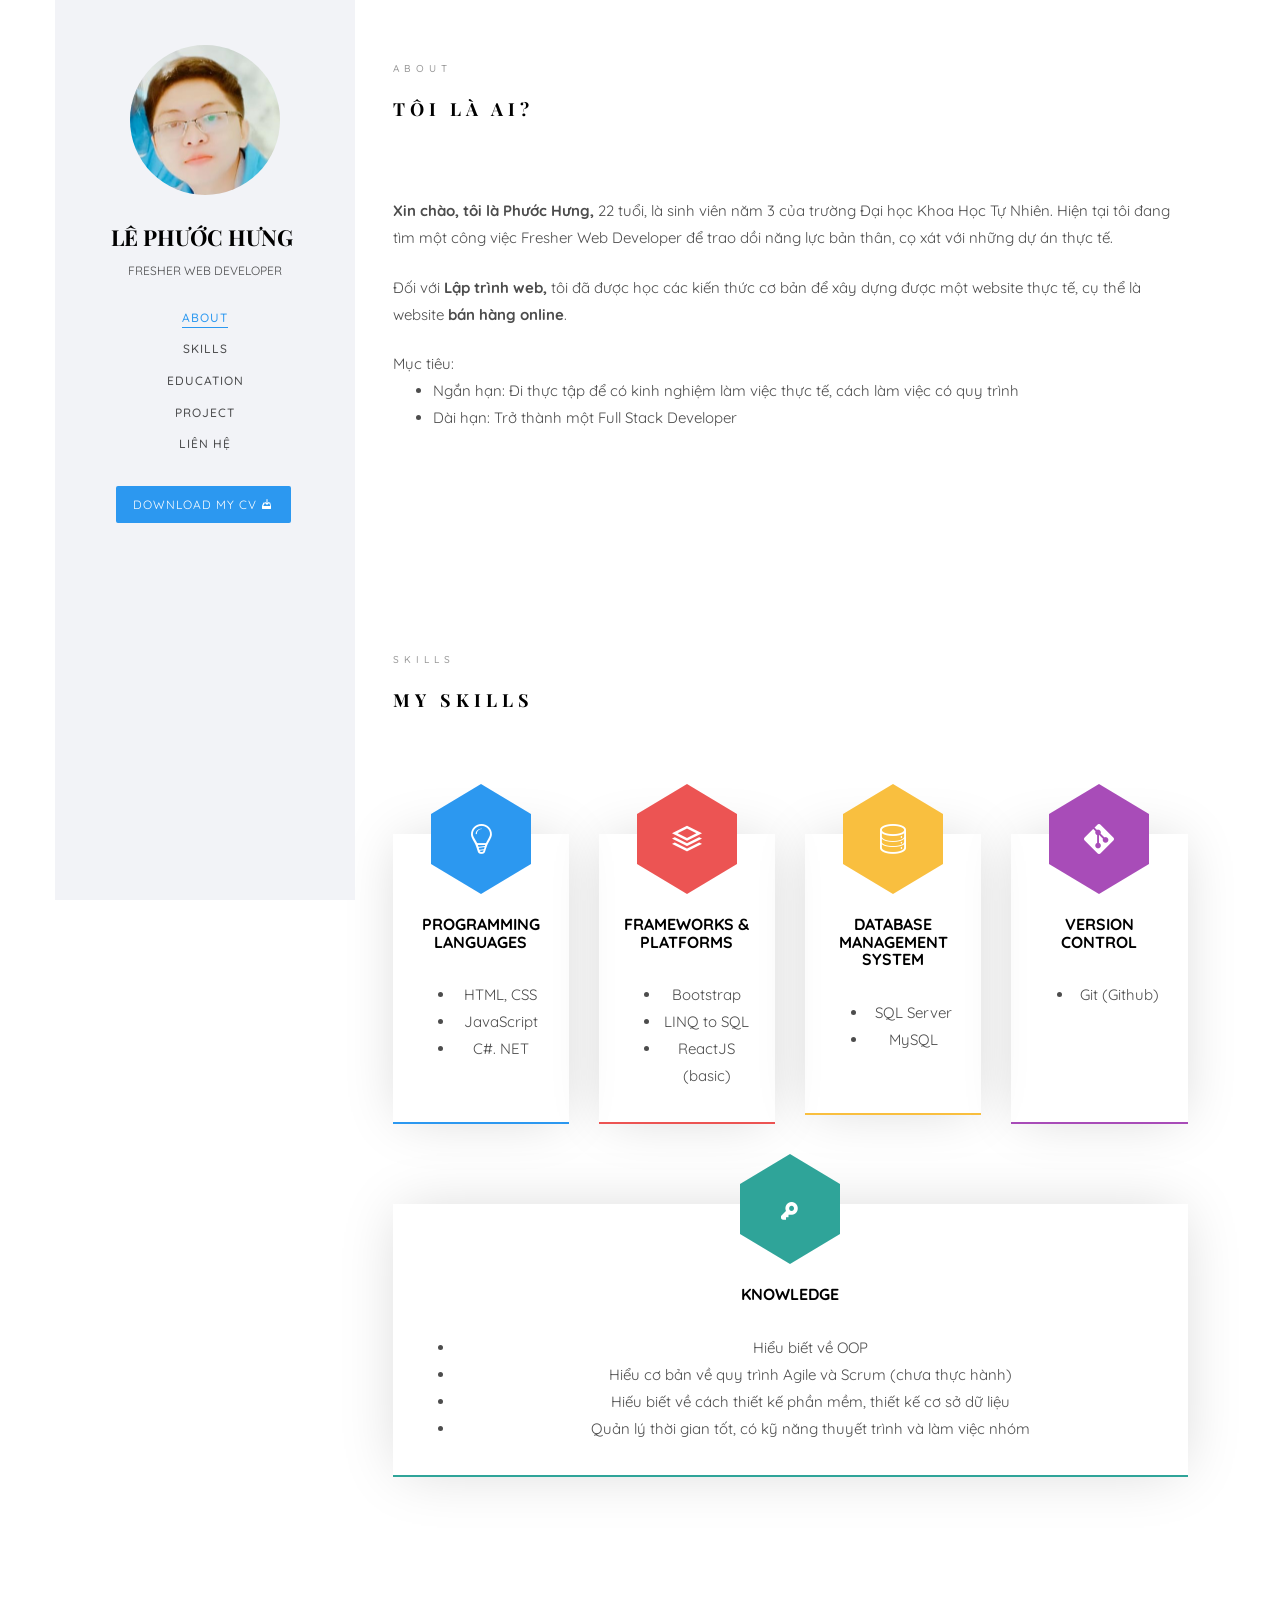
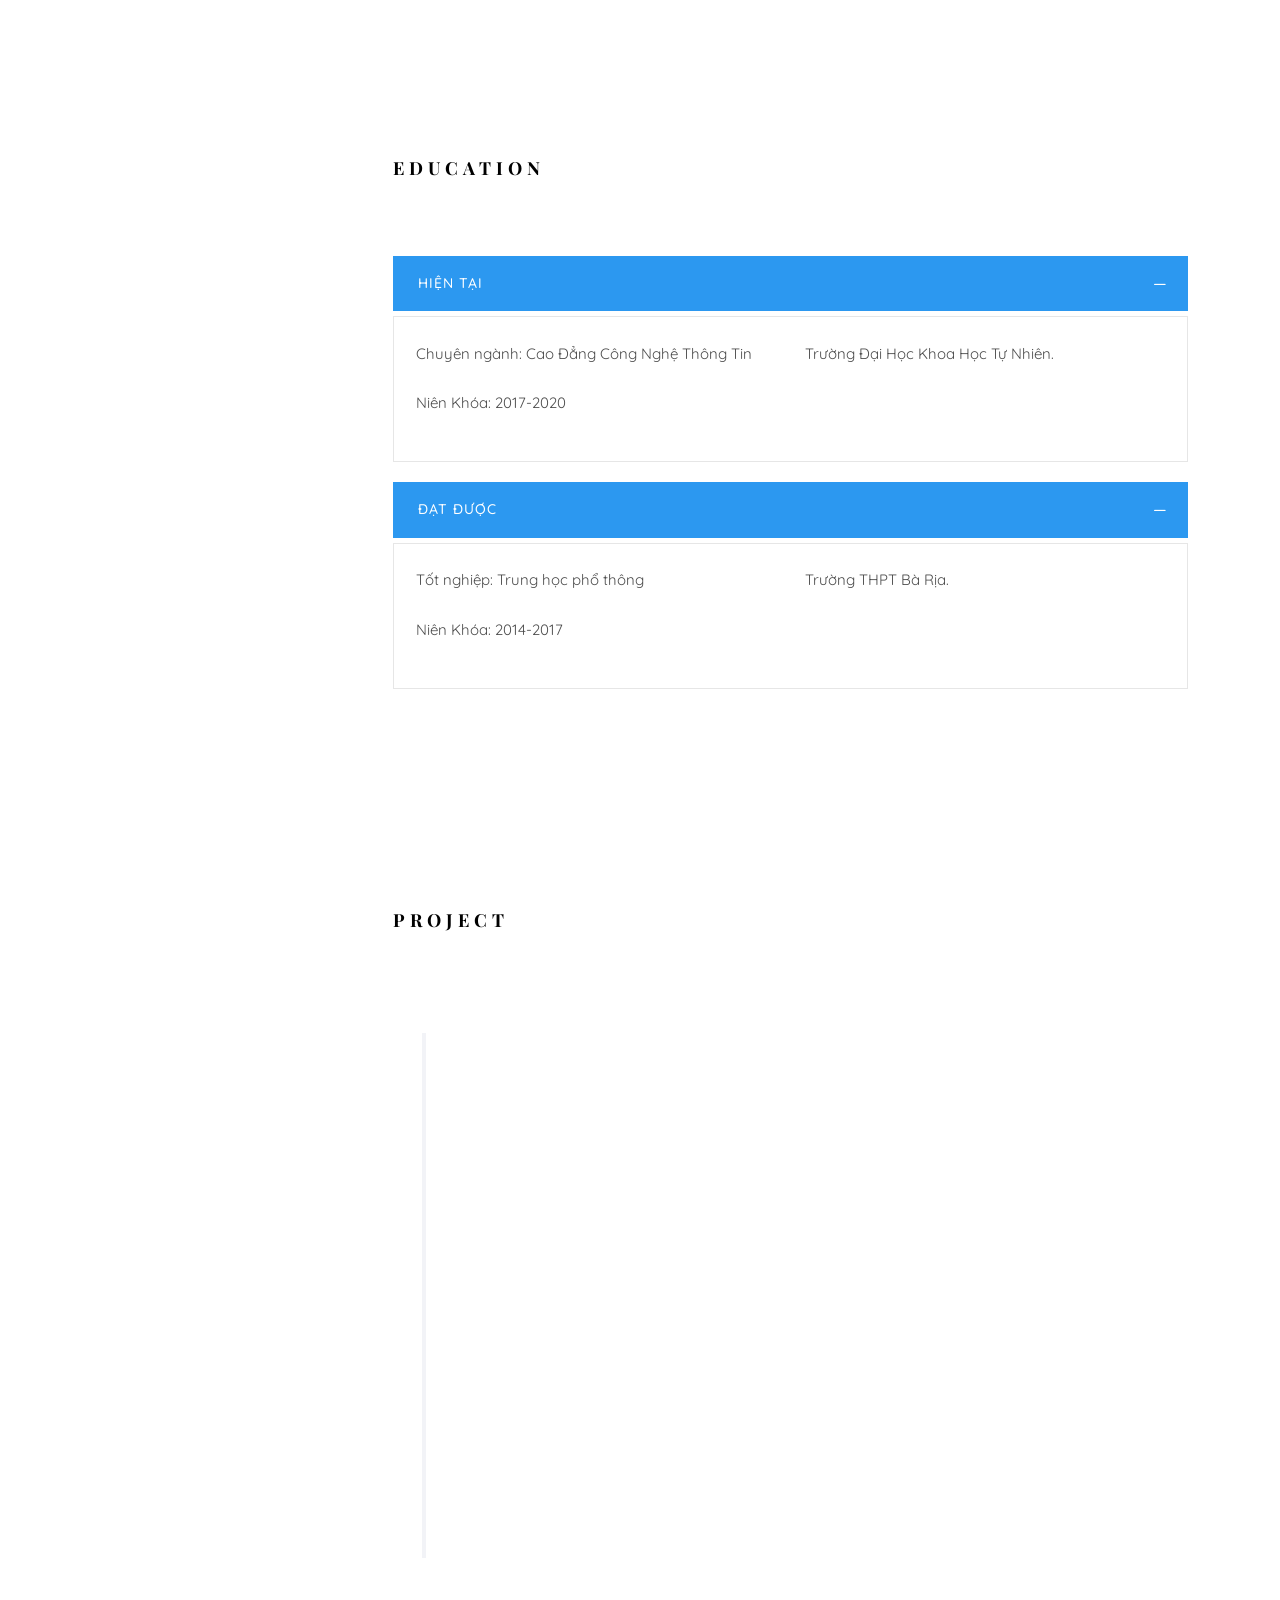
==== commit 75a6663e: "them chu r" ====
--- a/index.html
+++ b/index.html
@@ -98,7 +98,7 @@
 											<ul>
 												<li>
 													Ngắn hạn: Đi thực tập để có kinh nghiệm làm việc thực tế, cách làm việc có quy trình </li>
-													<li>Dài hạn: Trở thành một Full Stack Develope</li>
+													<li>Dài hạn: Trở thành một Full Stack Developer</li>
 											</ul>
 										</span>
 									</div>
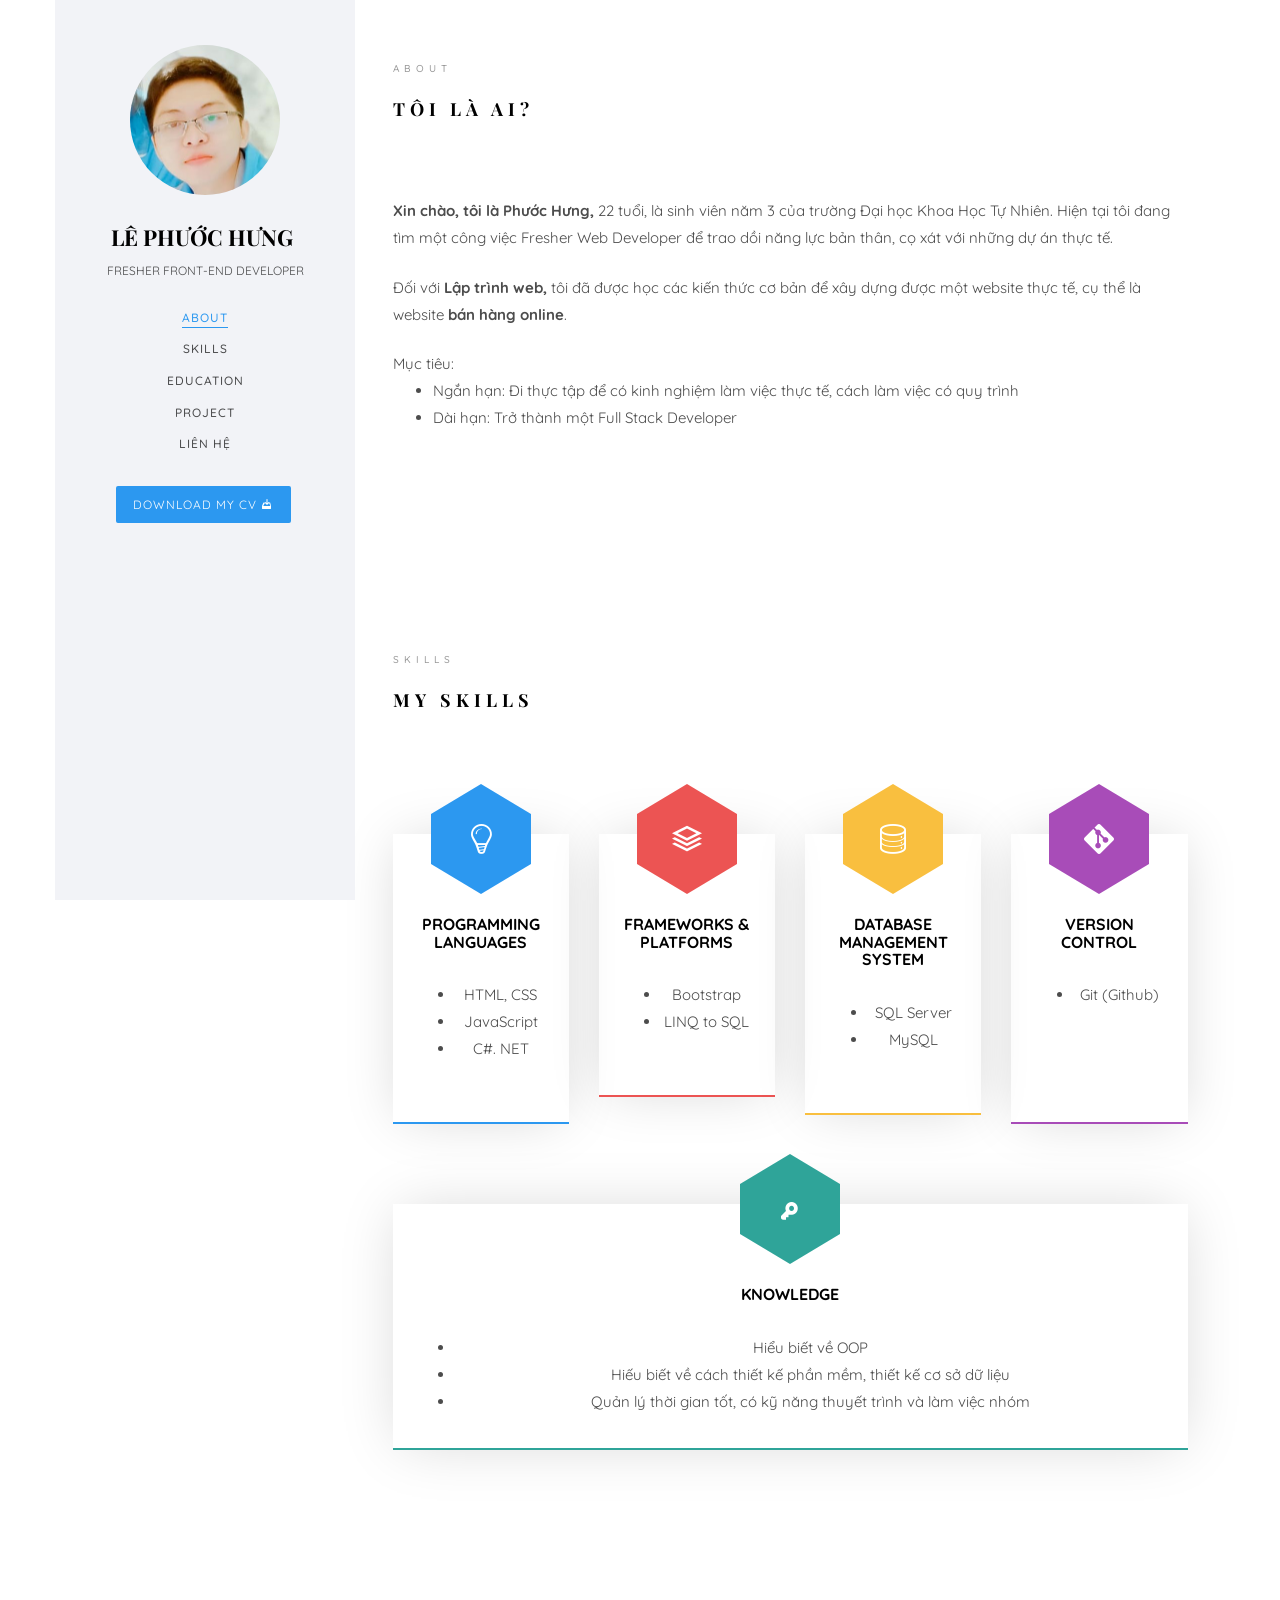
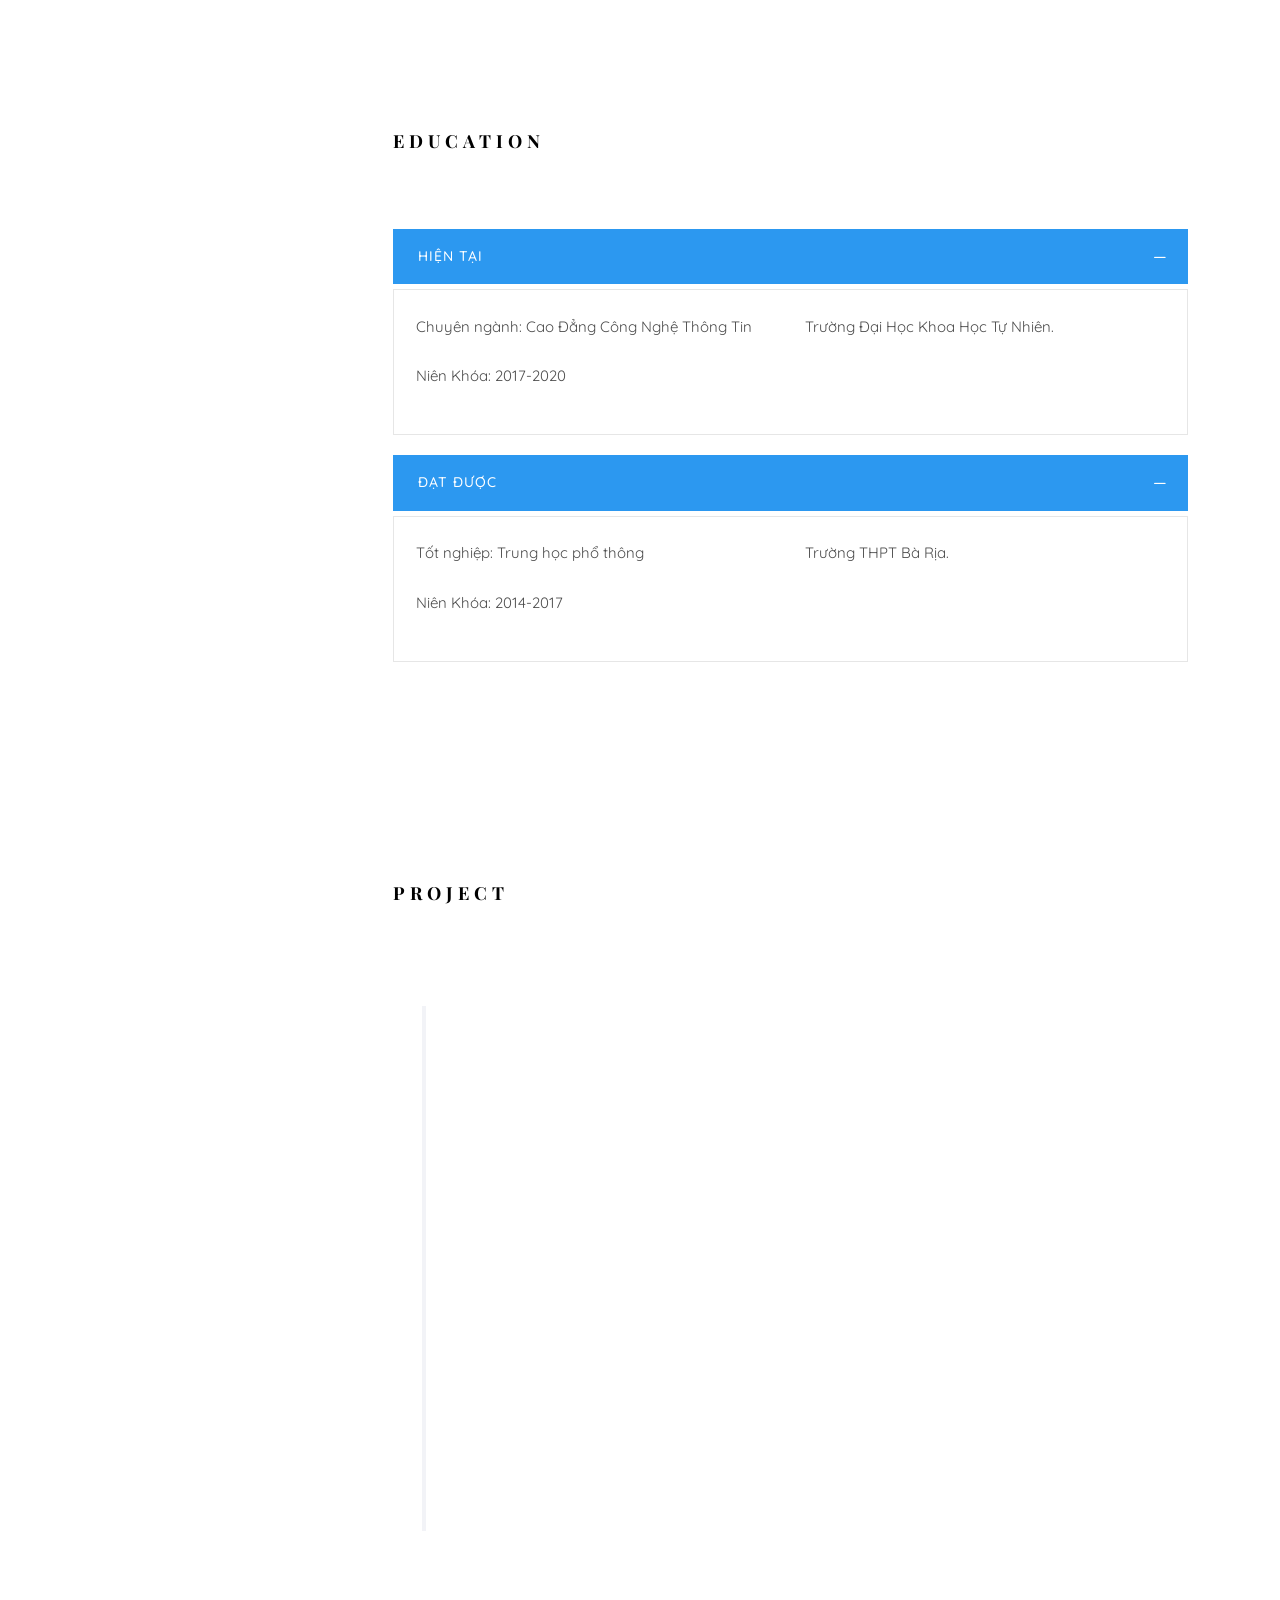
==== commit f7a6278c: "update" ====
--- a/index.html
+++ b/index.html
@@ -58,7 +58,7 @@
 			<div class="text-center">
 				<div class="author-img" style="background-image: url(images/avatar.jpg);"></div>
 				<h1 id="colorlib-logo"><a href="index.html">LÊ PHƯỚC HƯNG</a></h1>
-				<span class="position">Fresher Web Developer 
+				<span class="position">Fresher Front-End Developer
 				</span>
 			</div>
 			<nav id="colorlib-main-menu" role="navigation" class="navbar">
@@ -146,7 +146,7 @@
 									<ul>
 										<li>Bootstrap</li>
 										<li>LINQ to SQL</li>
-										<li>ReactJS (basic)</li>
+										<br>
 									</ul>
 								</div>
 							</div>
@@ -191,7 +191,6 @@
 									<h3>KNOWLEDGE</h3>
 									<ul>
 										<li>Hiểu biết về OOP</li>
-										<li>Hiểu cơ bản về quy trình Agile và Scrum (chưa thực hành)</li>
 										<li>Hiếu biết về cách thiết kế phần mềm, thiết kế cơ sở dữ liệu</li>
 										<li>Quản lý thời gian tốt, có kỹ năng thuyết trình và làm việc nhóm </li>
 									</ul>
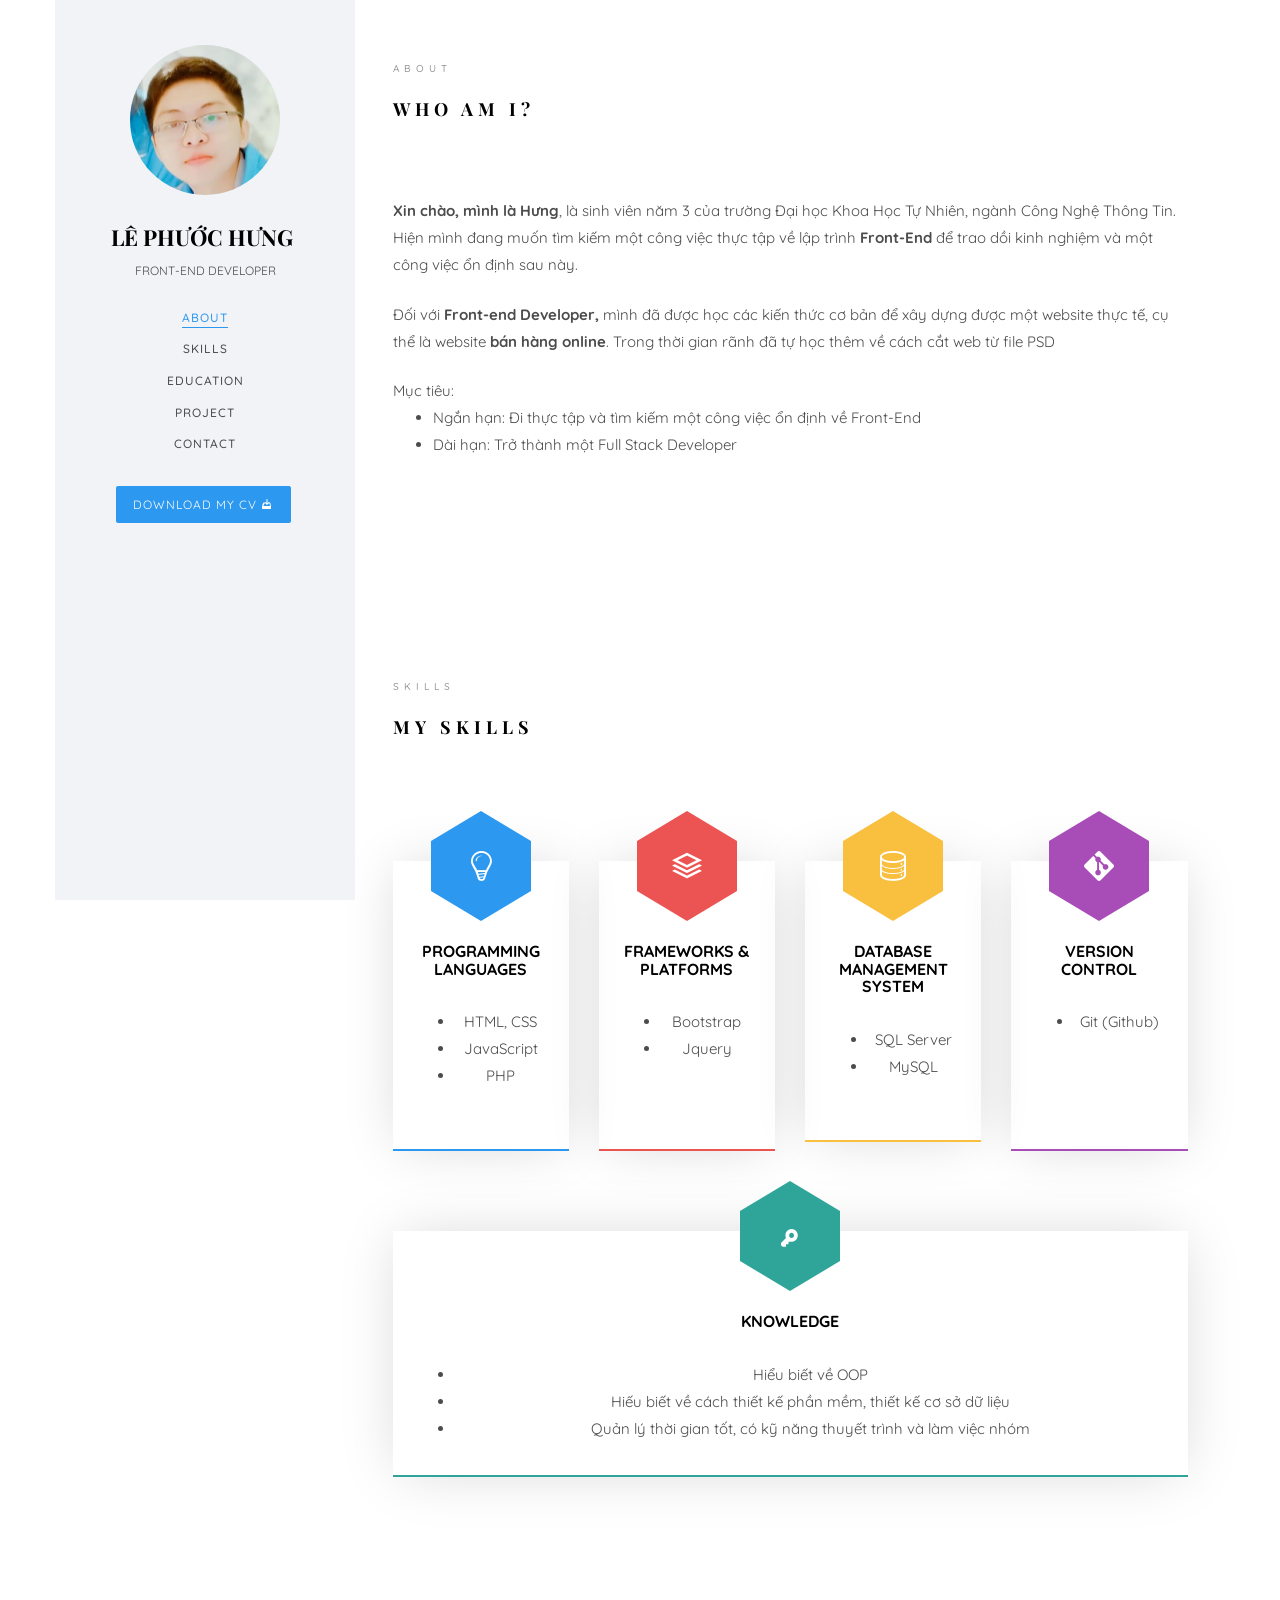
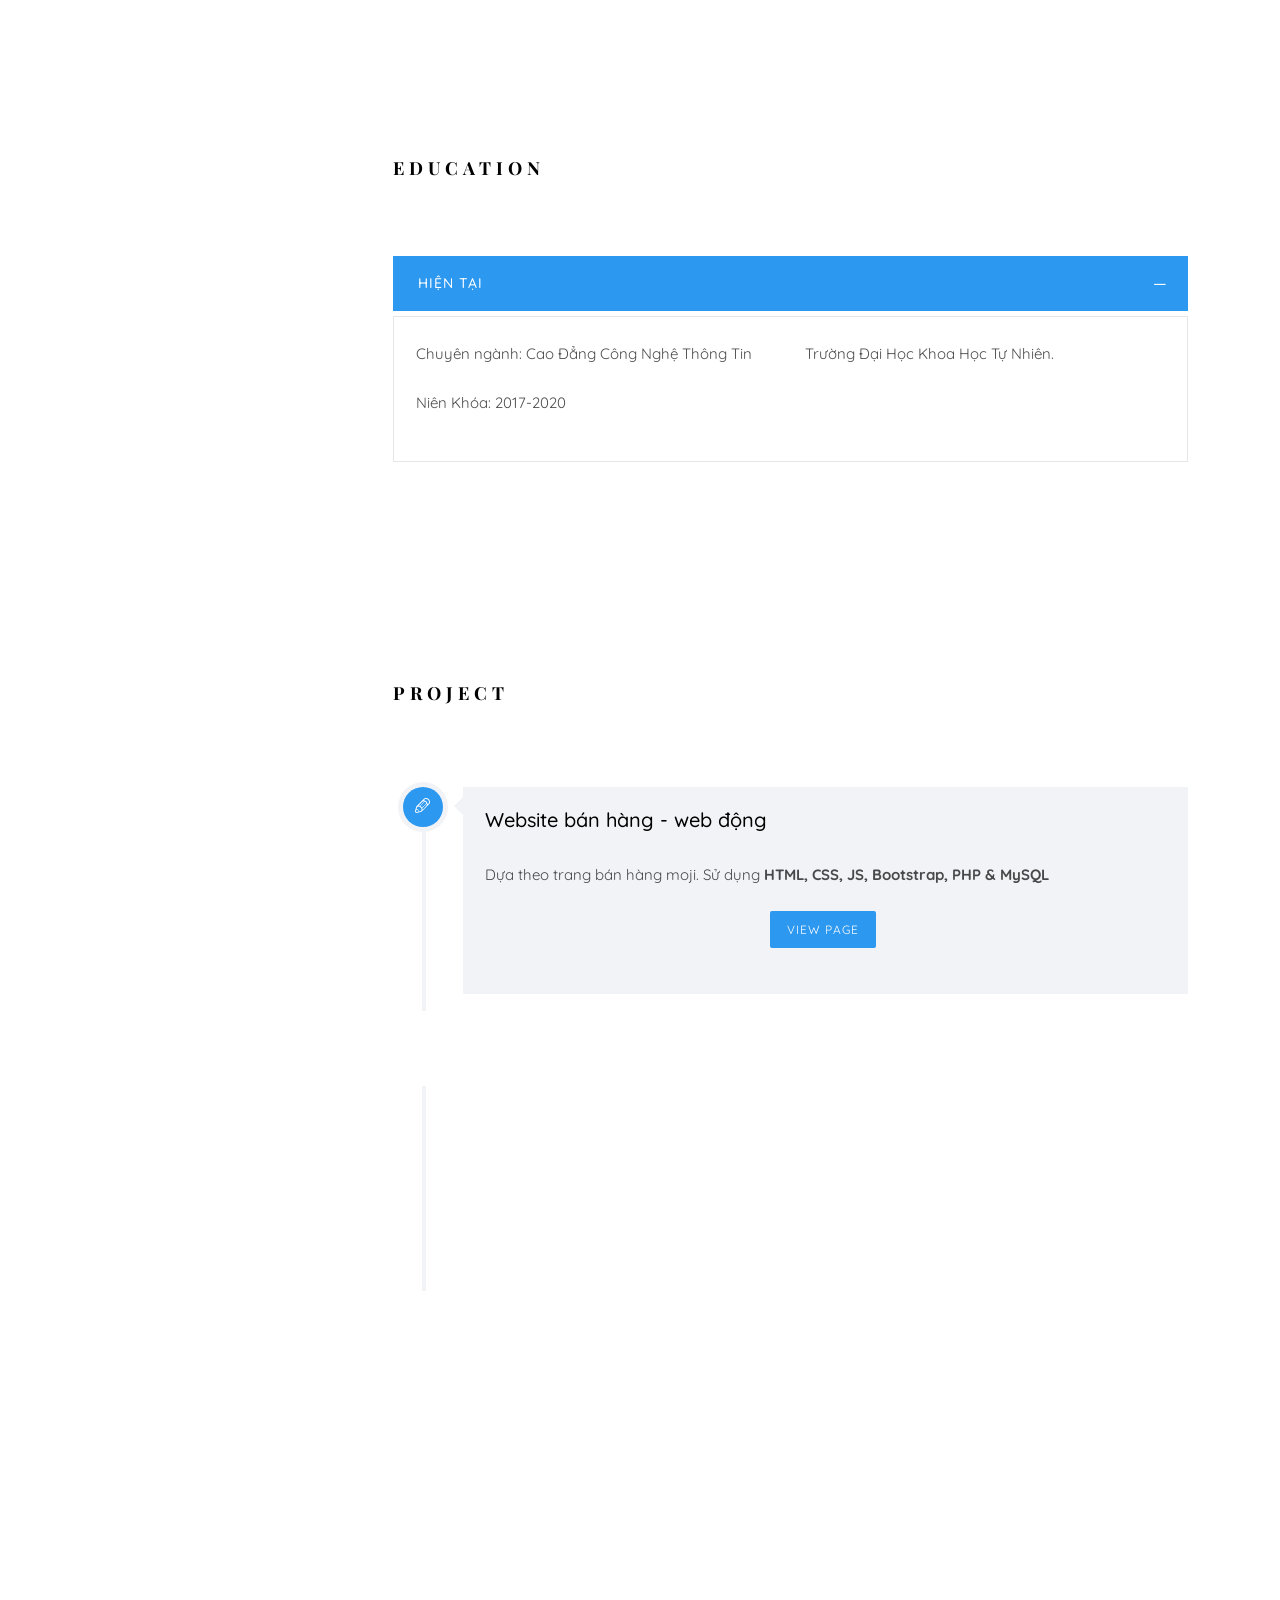
==== commit 70b5151b: "finish" ====
--- a/index.html
+++ b/index.html
@@ -58,7 +58,7 @@
 			<div class="text-center">
 				<div class="author-img" style="background-image: url(images/avatar.jpg);"></div>
 				<h1 id="colorlib-logo"><a href="index.html">LÊ PHƯỚC HƯNG</a></h1>
-				<span class="position">Fresher Front-End Developer
+				<span class="position">Front-End Developer
 				</span>
 			</div>
 			<nav id="colorlib-main-menu" role="navigation" class="navbar">
@@ -68,7 +68,7 @@
 						<li><a href="#" data-nav-section="skills">Skills</a></li>
 						<li><a href="#" data-nav-section="education">Education</a></li>
 						<li><a href="#" data-nav-section="experience">Project</a></li>
-						<li><a href="#" data-nav-section="contact">LIÊN HỆ</a></li>
+						<li><a href="#" data-nav-section="contact">Contact</a></li>
 					</ul>
 				</div>
 			</nav>
@@ -88,16 +88,16 @@
 								<div class="col-md-12">
 									<div class="about-desc">
 										<span class="heading-meta">ABOUT</span>
-										<h2 class="colorlib-heading">TÔI LÀ AI?</h2>
-										<p><strong>Xin chào, tôi là  Phước Hưng, </strong> 22 tuổi, là sinh viên năm 3 của trường Đại học Khoa Học Tự Nhiên. 
-											Hiện tại tôi đang tìm một công việc Fresher Web Developer để trao dồi năng lực bản thân, cọ xát với những dự án thực tế.
-
+										<h2 class="colorlib-heading">Who Am I?</h2>
+										<p><strong>Xin chào, mình là Hưng</strong>, là sinh viên năm 3 của trường Đại học Khoa Học Tự Nhiên,
+											 ngành Công Nghệ Thông Tin.
+										Hiện mình đang muốn tìm kiếm một công việc thực tập về lập trình <strong>Front-End</strong> để trao dồi kinh nghiệm và một công việc ổn định sau này.
 										</p>
-										<p>Đối với <strong>Lập trình web, </strong> tôi đã được học các kiến thức cơ bản để xây dựng được một website thực tế, cụ thể là website <strong>bán hàng online</strong>.</p>
+										<p>Đối với <strong>Front-end Developer, </strong> mình đã được học các kiến thức cơ bản để xây dựng được một website thực tế, cụ thể là website <strong>bán hàng online</strong>. Trong thời gian rãnh đã tự học thêm về cách cắt web từ file PSD</p>
 										<span>Mục tiêu:
 											<ul>
 												<li>
-													Ngắn hạn: Đi thực tập để có kinh nghiệm làm việc thực tế, cách làm việc có quy trình </li>
+													Ngắn hạn: Đi thực tập và tìm kiếm một công việc ổn định về Front-End </li>
 													<li>Dài hạn: Trở thành một Full Stack Developer</li>
 											</ul>
 										</span>
@@ -129,7 +129,7 @@
 									<ul>
 										<li>HTML, CSS</li>
 										<li>JavaScript</li>
-										<li>C#. NET</li>
+										<li>PHP</li>
 									</ul>
 									<br>
 								</div>
@@ -145,7 +145,8 @@
 									</h3>
 									<ul>
 										<li>Bootstrap</li>
-										<li>LINQ to SQL</li>
+										<li>Jquery</li>
+										<br>
 										<br>
 									</ul>
 								</div>
@@ -162,6 +163,7 @@
 										<li>SQL Server</li>
 										<li>MySQL</li>
 										<br>
+										
 									</ul>
 								</div>
 							</div>
@@ -237,31 +239,7 @@
 									</div>
 								</div>
 							</div>
-							<div class="fancy-collapse-panel">
-								<div class="panel-group" id="accordion" role="tablist" aria-multiselectable="true">
-									<div class="panel panel-default">
-									    <div class="panel-heading" role="tab" id="headingOne">
-									        <h4 class="panel-title">
-									            <a data-toggle="collapse" data-parent="#accordion" href="#collapseOne" aria-expanded="true" aria-controls="collapseOne">ĐẠT ĐƯỢC
-									            </a>
-									        </h4>
-									    </div>
-									    <div id="collapseOne" class="panel-collapse collapse in" role="tabpanel" aria-labelledby="headingOne">
-									         <div class="panel-body">
-									            <div class="row">
-										      		<div class="col-md-6">
-														  <p>Tốt nghiệp: Trung học phổ thông</p>
-														  <p>Niên Khóa: 2014-2017</p>
-										      		</div>
-										      		<div class="col-md-6">
-														<p>Trường THPT Bà Rịa.</p>
-													</div>
-										      	</div>
-									         </div>
-									    </div>
-									</div>
-								</div>
-							</div>
+				
 						</div>
 					</div>
 				</div>
@@ -284,16 +262,50 @@
 					               </div>
 
 					               <div class="timeline-label">
-					                  <h2><a href="https://moji1760322.000webhostapp.com/">Website bán hàng - web động</a><span></span></h2>
+					                  	<h2><a href="https://moji1760322.000webhostapp.com/">Website bán hàng - web động</a><span></span></h2>
 										<p>Dựa theo trang bán hàng moji. Sử dụng <strong>HTML, CSS, JS, Bootstrap, PHP & MySQL</strong></p>
-										<p><a href="https://moji1760322.000webhostapp.com/">link trang web</a></p>
+										<div class="text-center">
+											<a name="" id="" class="btn btn-primary" href="https://moji1760322.000webhostapp.com/" role="button">View Page</a>
+
+										</div>
+										<div class="list-img text-center">
+											<img src="images/project01.png" alt="">
+											<img src="images/project03.png" alt="">
+											<img src="images/project02.png" alt="">
+											<img src="images/project04.png" alt="">
+										</div>
 								   </div>
 								   <br>
 								</div>
-							    <a href="https://moji1760322.000webhostapp.com/"><img src="images/project01.PNG" alt="" width="100%" class="img-thumbnail"></a>
 					         </article>
 					      </div>
 					   </div>
+					   <div class="col-md-12">
+						<div class="timeline-centered">
+							<article class="timeline-entry animate-box" data-animate-effect="fadeInLeft">
+							   <div class="timeline-entry-inner">
+								  <div class="timeline-icon color-1">
+									 <i class="icon-pen2"></i>
+								  </div>
+
+								  <div class="timeline-label">
+										 <h2><a href="https://moji1760322.000webhostapp.com/">Cắt web từ file PSD</a><span></span></h2>
+									   <p>Cắt web từ file PSD. Sử dụng <strong>HTML, CSS, jQuery, Bootstrap</strong></p>
+									   <div class="text-center">
+										   <a name="" id="" class="btn btn-primary" href="https://1760322.github.io/cut_website/" role="button">View Page</a>
+
+									   </div>
+									   <div class="list-img text-center">
+										   <img src="images/project201.png" alt="">
+										   <img src="images/project202.png" alt="">
+										   <img src="images/project203.png" alt="">
+									   </div>
+								  </div>
+								  <br>
+							   </div>
+							</article>
+						 </div>
+					  </div>
 				   </div>
 				</div>
 			</section>
--- a/css/style.css
+++ b/css/style.css
@@ -1431,3 +1431,13 @@
 
 .js .animate-box {
   opacity: 0; }
+  .list-img {
+    display:flex;
+    flex-wrap: wrap;
+    justify-content: space-around;
+  }
+  .list-img img{
+    width:300px;
+    margin-bottom: 10px;
+
+  }
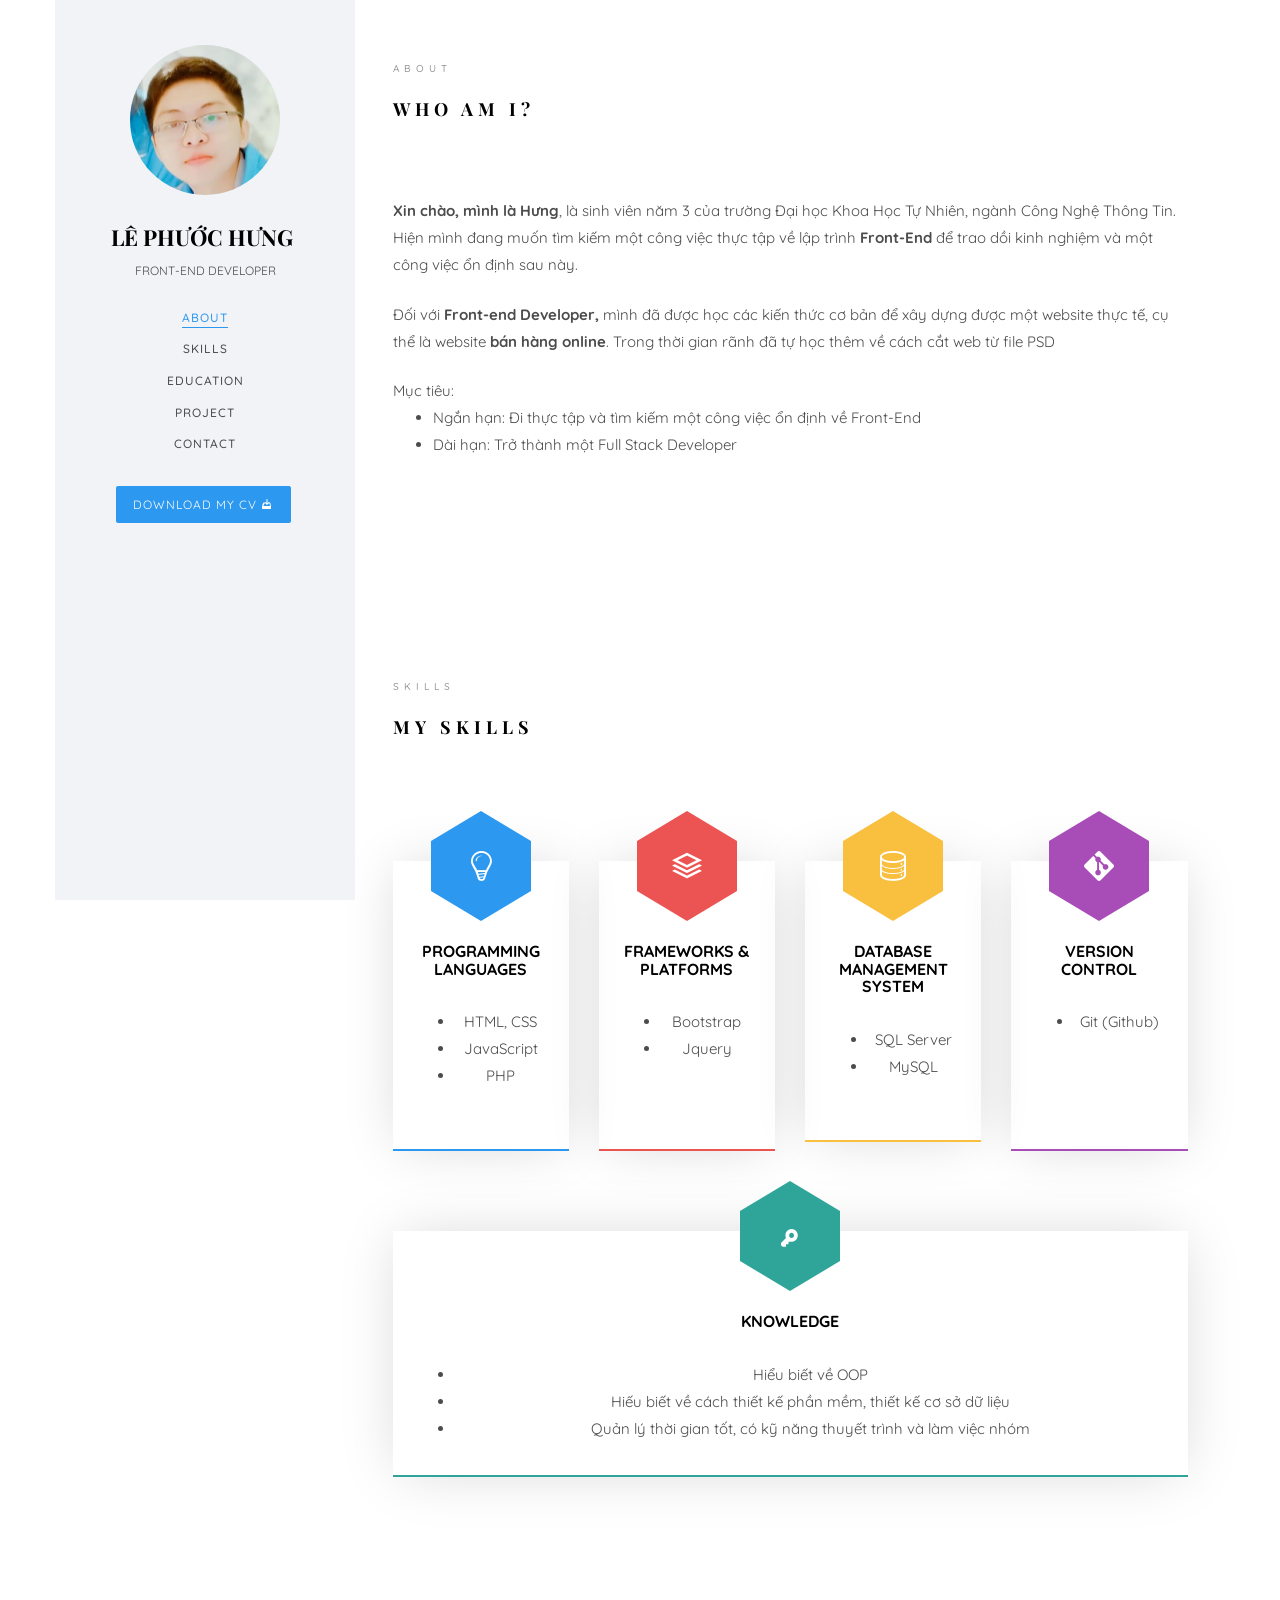
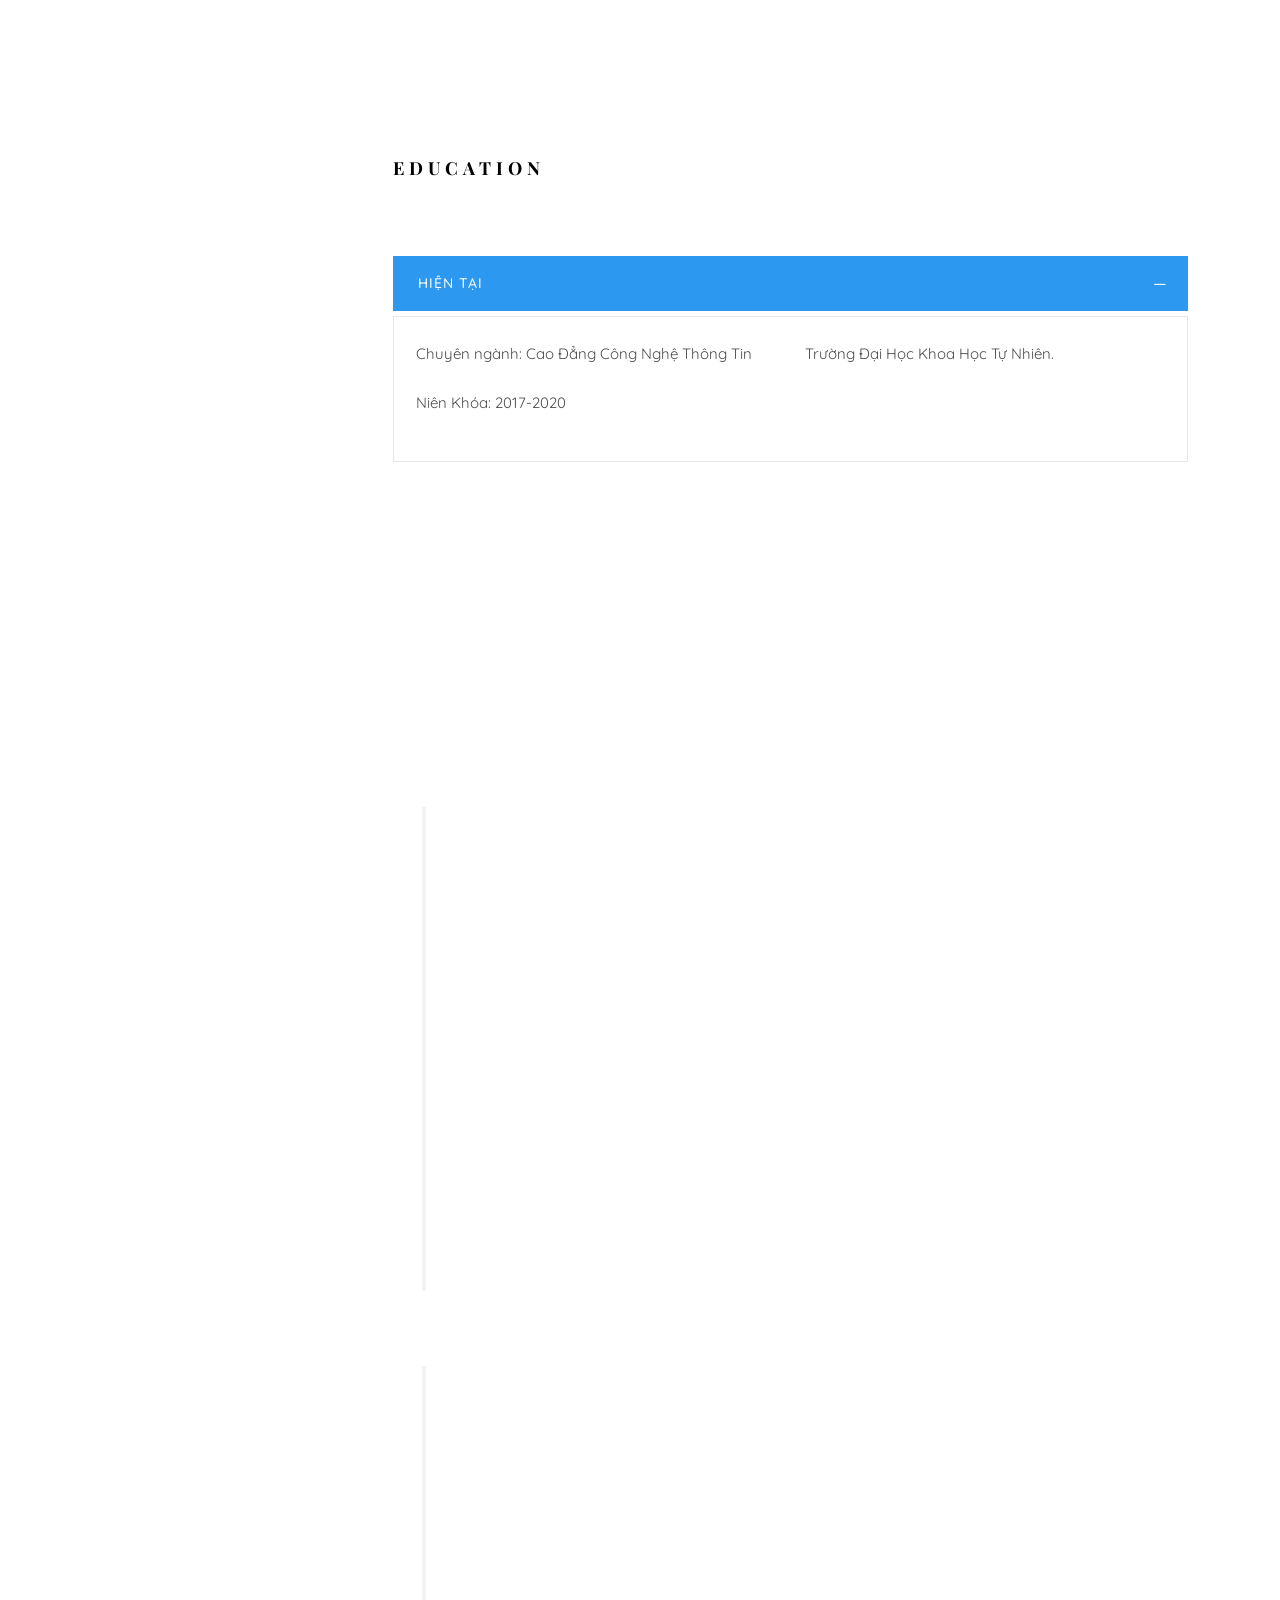
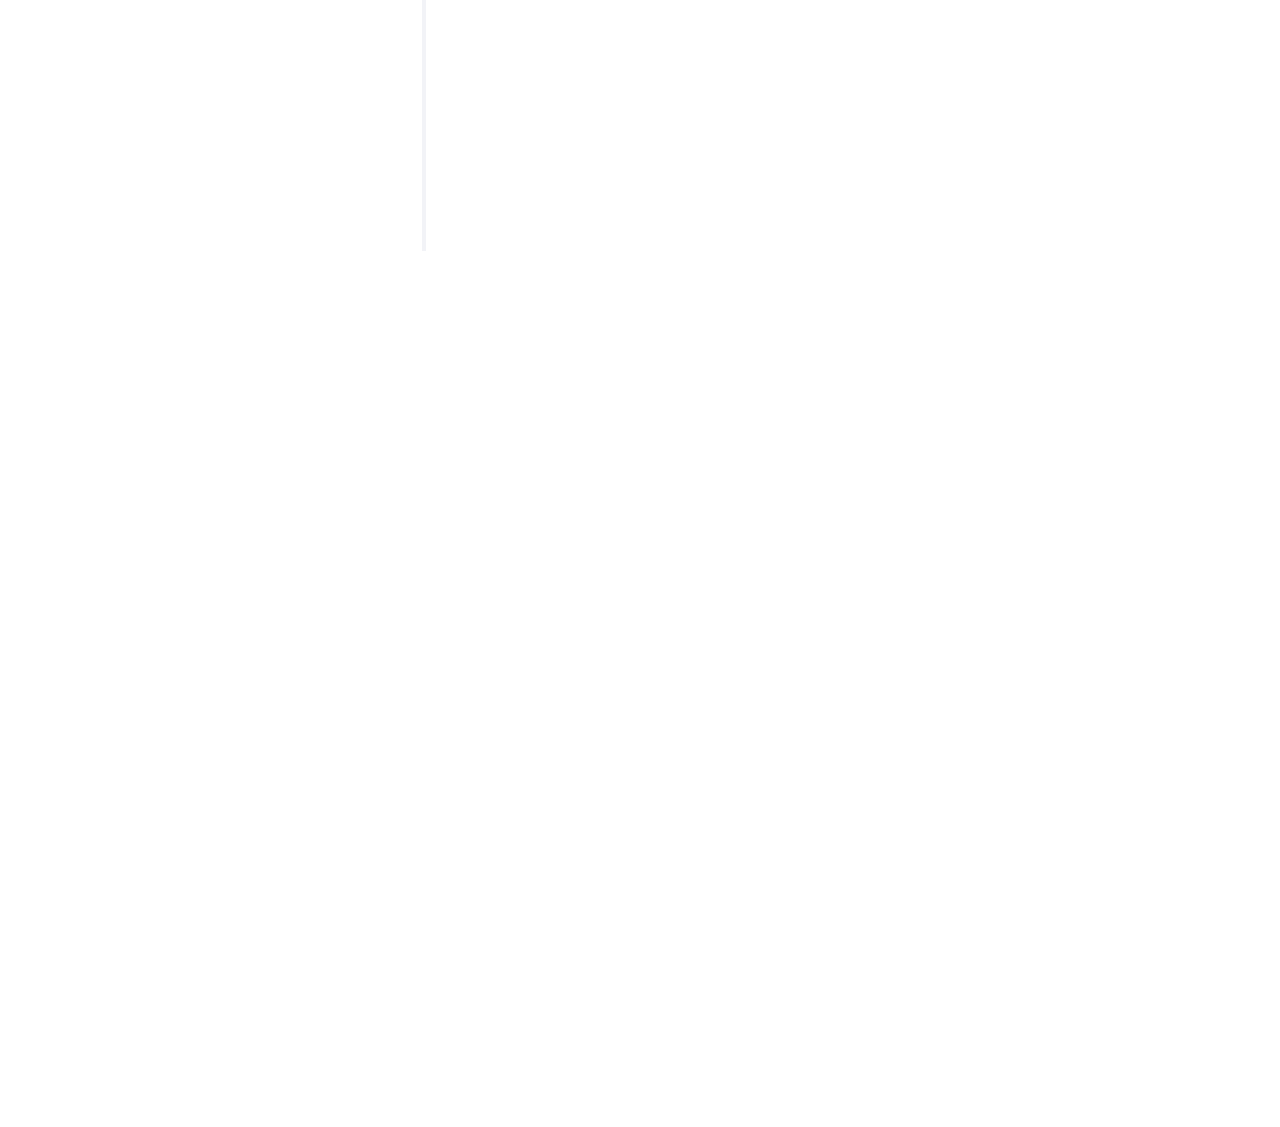
==== commit 98132103: "chinh sua link anh" ====
--- a/index.html
+++ b/index.html
@@ -269,10 +269,11 @@
 
 										</div>
 										<div class="list-img text-center">
-											<img src="images/project01.png" alt="">
-											<img src="images/project03.png" alt="">
-											<img src="images/project02.png" alt="">
-											<img src="images/project04.png" alt="">
+							
+											<img src="images/project01.PNG" alt="">
+											<img src="images/project03.PNG" alt="">
+											<img src="images/project02.PNG" alt="">
+											<img src="images/project04.PNG" alt="">
 										</div>
 								   </div>
 								   <br>
@@ -296,9 +297,9 @@
 
 									   </div>
 									   <div class="list-img text-center">
-										   <img src="images/project201.png" alt="">
-										   <img src="images/project202.png" alt="">
-										   <img src="images/project203.png" alt="">
+										   <img src="images/project201.PNG" alt="">
+										   <img src="images/project202.PNG" alt="">
+										   <img src="images/project203.PNG" alt="">
 									   </div>
 								  </div>
 								  <br>
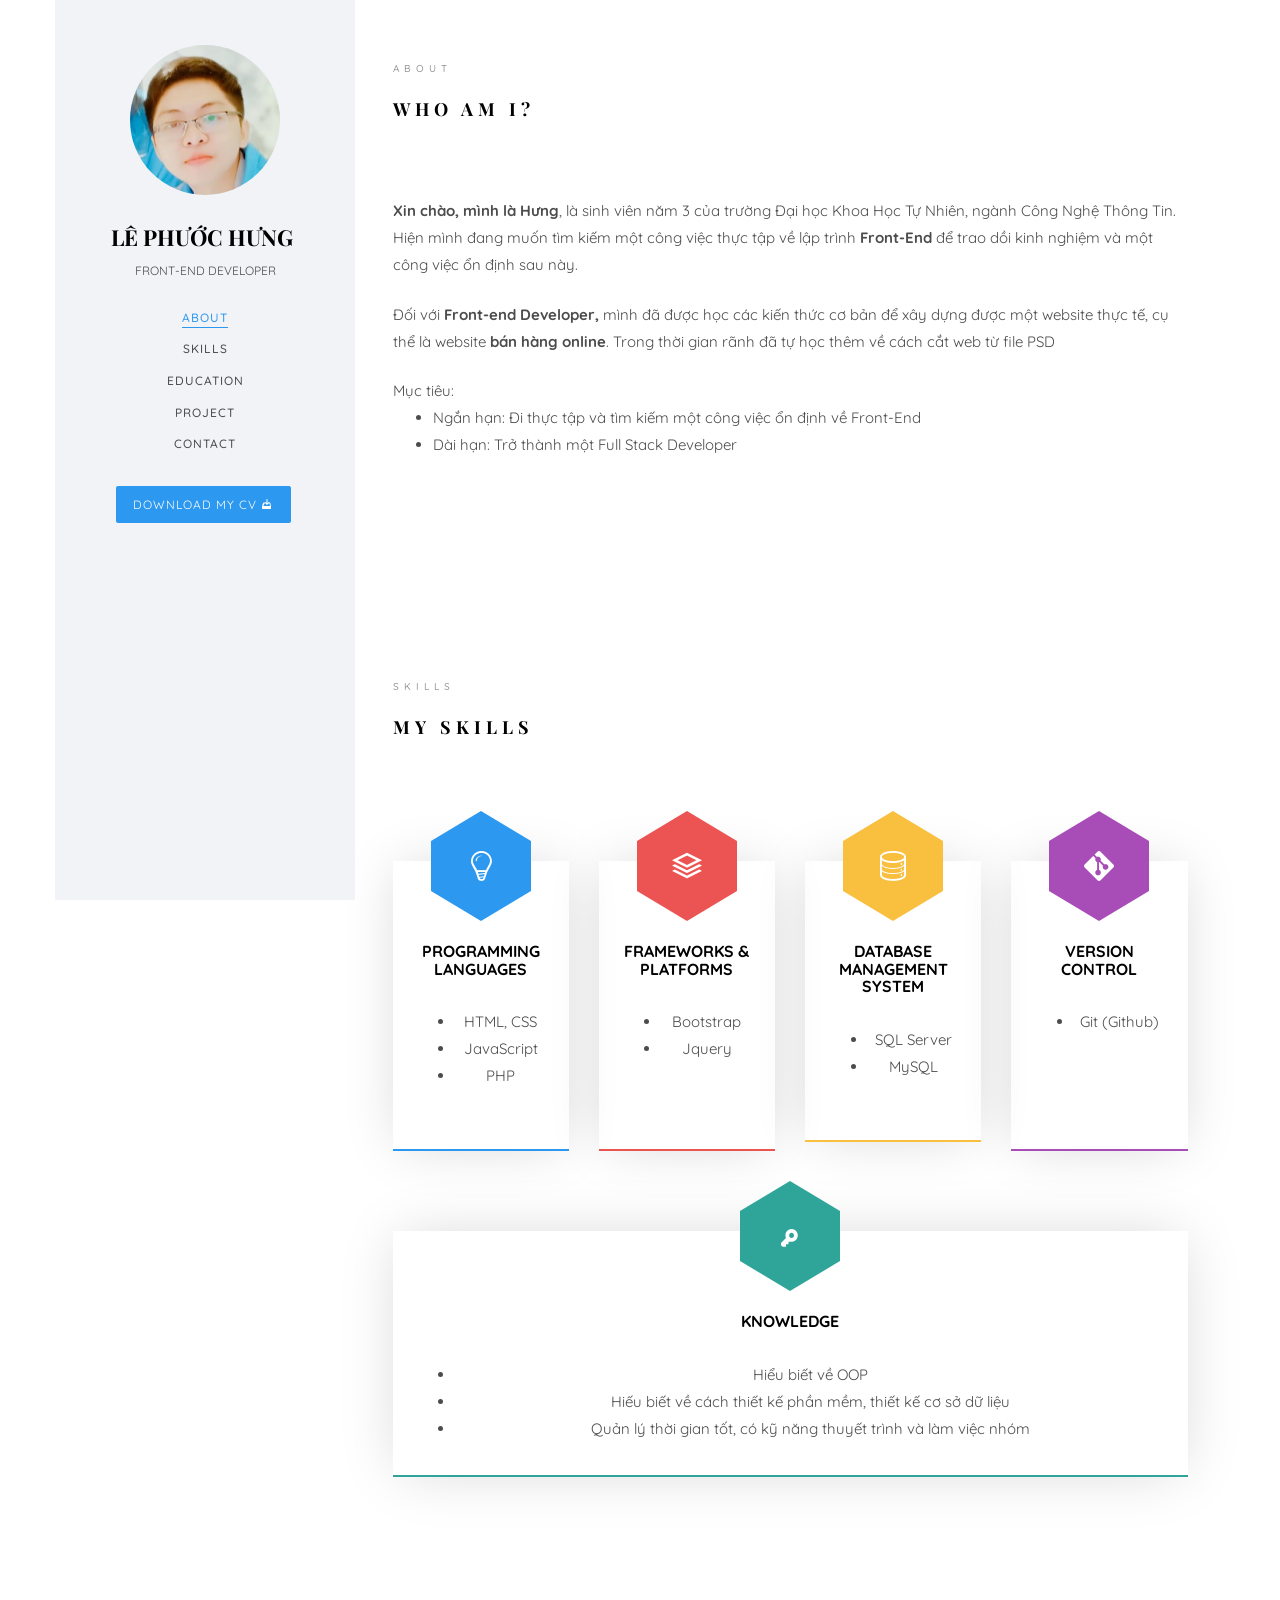
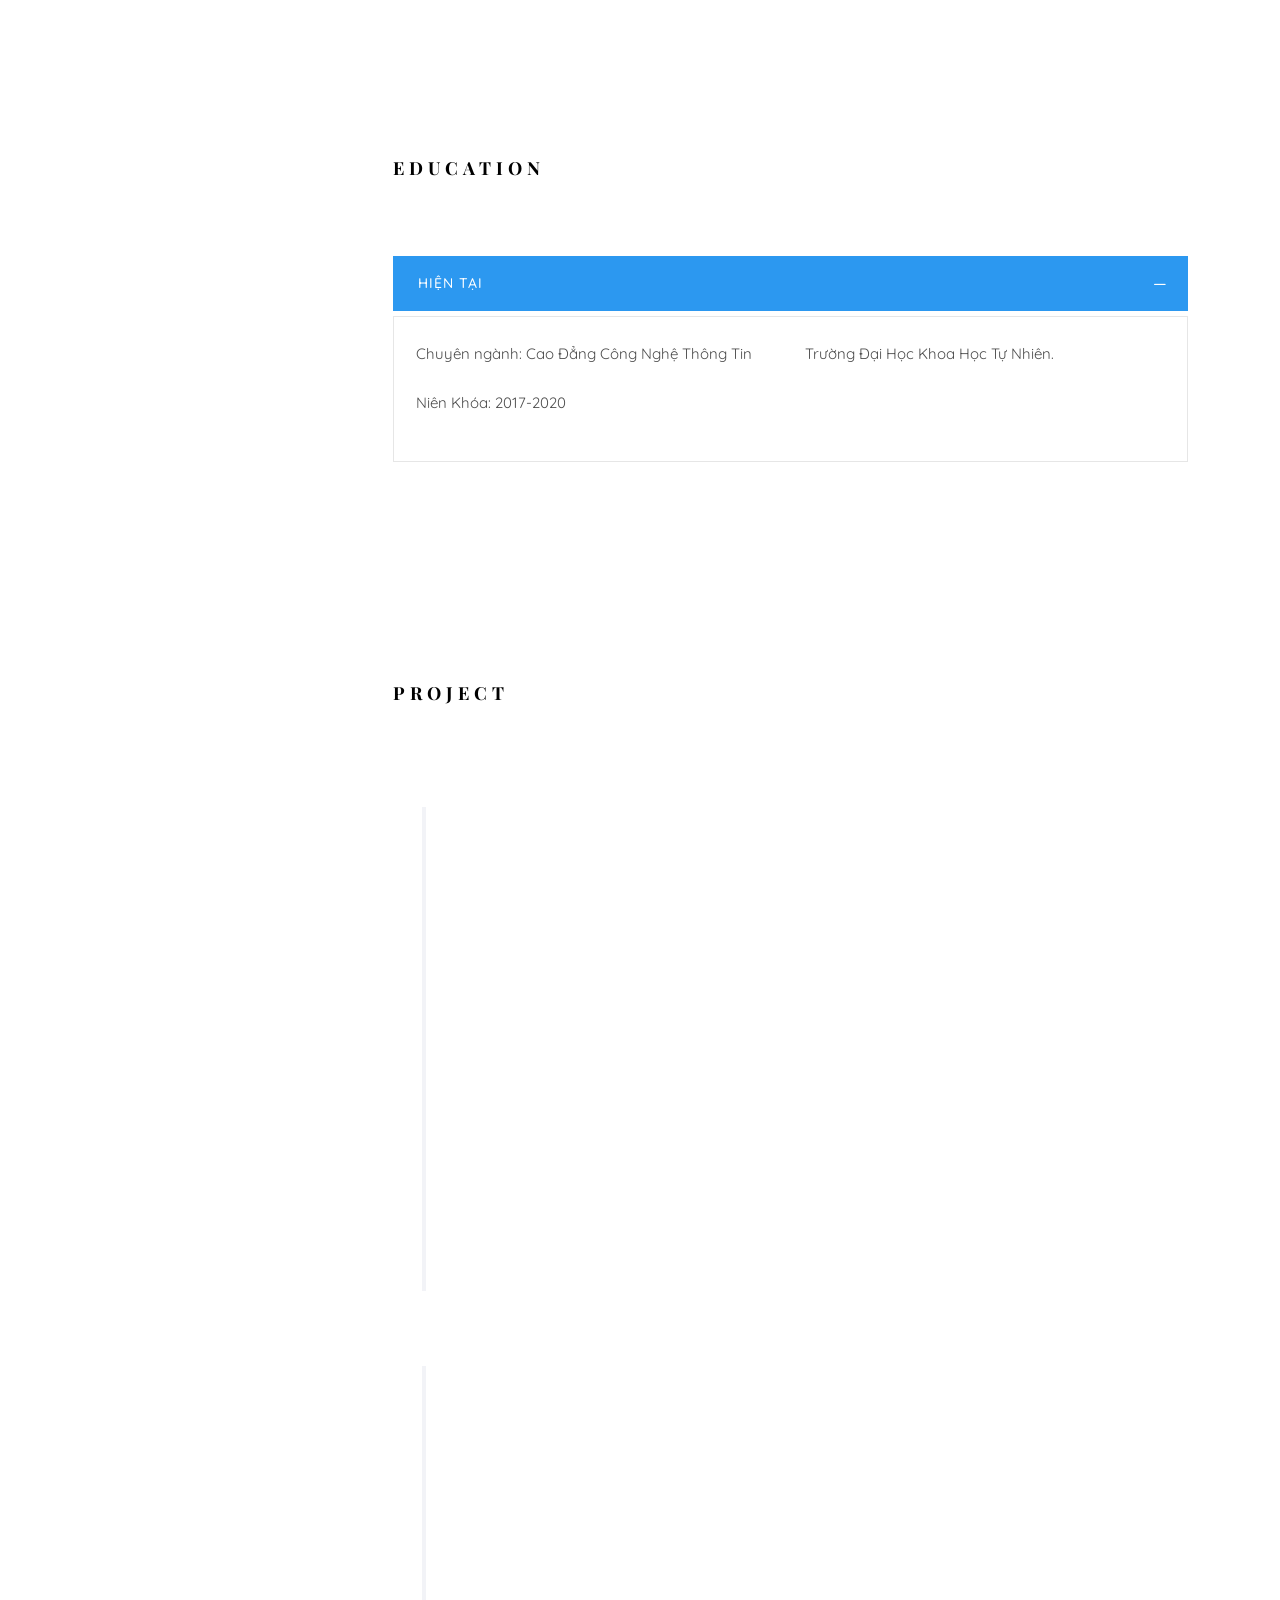
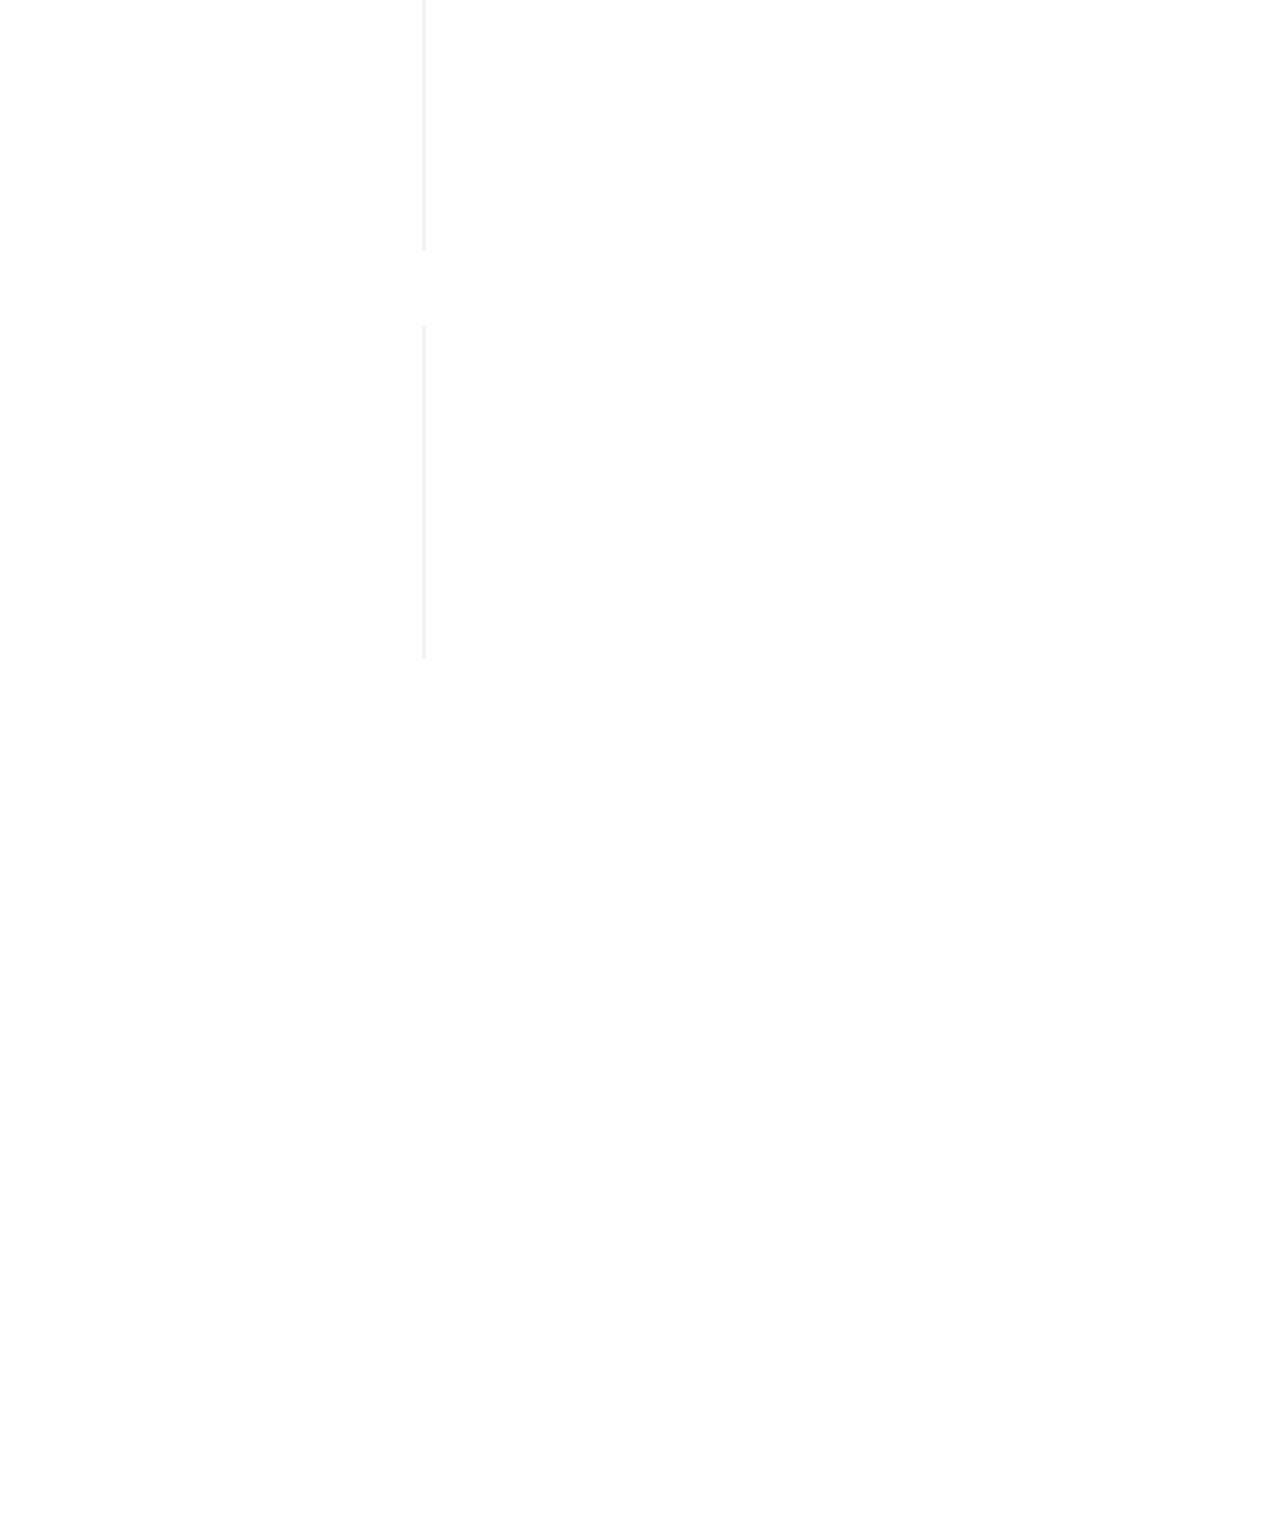
==== commit 2b18ff56: "them pọect" ====
--- a/index.html
+++ b/index.html
@@ -290,7 +290,7 @@
 								  </div>
 
 								  <div class="timeline-label">
-										 <h2><a href="https://moji1760322.000webhostapp.com/">Cắt web từ file PSD</a><span></span></h2>
+										 <h2><a href="https://1760322.github.io/cut_website/">Cắt web từ file PSD</a><span></span></h2>
 									   <p>Cắt web từ file PSD. Sử dụng <strong>HTML, CSS, jQuery, Bootstrap</strong></p>
 									   <div class="text-center">
 										   <a name="" id="" class="btn btn-primary" href="https://1760322.github.io/cut_website/" role="button">View Page</a>
@@ -300,6 +300,30 @@
 										   <img src="images/project201.PNG" alt="">
 										   <img src="images/project202.PNG" alt="">
 										   <img src="images/project203.PNG" alt="">
+									   </div>
+								  </div>
+								  <br>
+							   </div>
+							</article>
+						 </div>
+					  </div>
+					  <div class="col-md-12">
+						<div class="timeline-centered">
+							<article class="timeline-entry animate-box" data-animate-effect="fadeInLeft">
+							   <div class="timeline-entry-inner">
+								  <div class="timeline-icon color-1">
+									 <i class="icon-pen2"></i>
+								  </div>
+
+								  <div class="timeline-label">
+										 <h2><a href="https://1760322.github.io/cut_website/">Cắt web từ file PSD</a><span></span></h2>
+									   <p>Cắt web từ file PSD. Sử dụng <strong>HTML, CSS, Jquery</strong></p>
+									   <div class="text-center">
+										   <a name="" id="" class="btn btn-primary" href="https://1760322.github.io/cut_website/" role="button">View Page</a>
+
+									   </div>
+									   <div class="list-img text-center">
+										   <img src="images/Capture.PNG" alt="">
 									   </div>
 								  </div>
 								  <br>
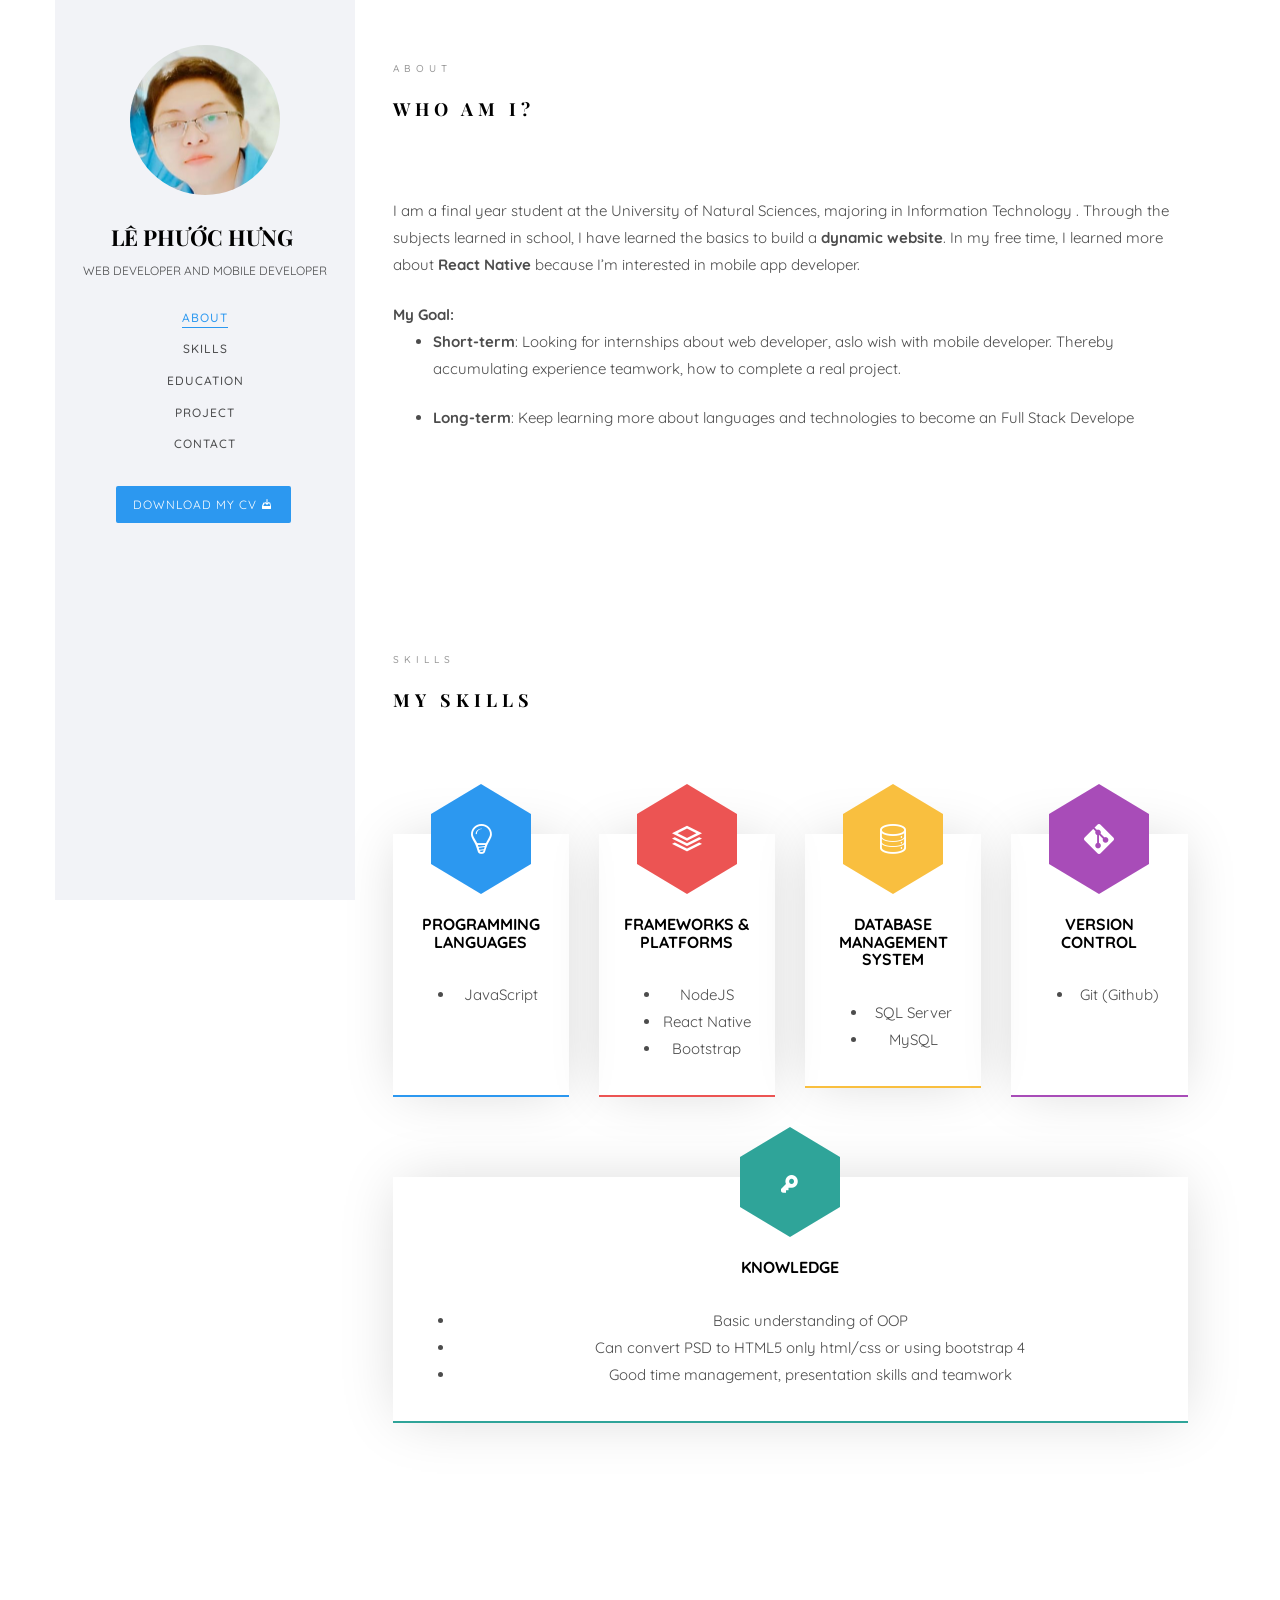
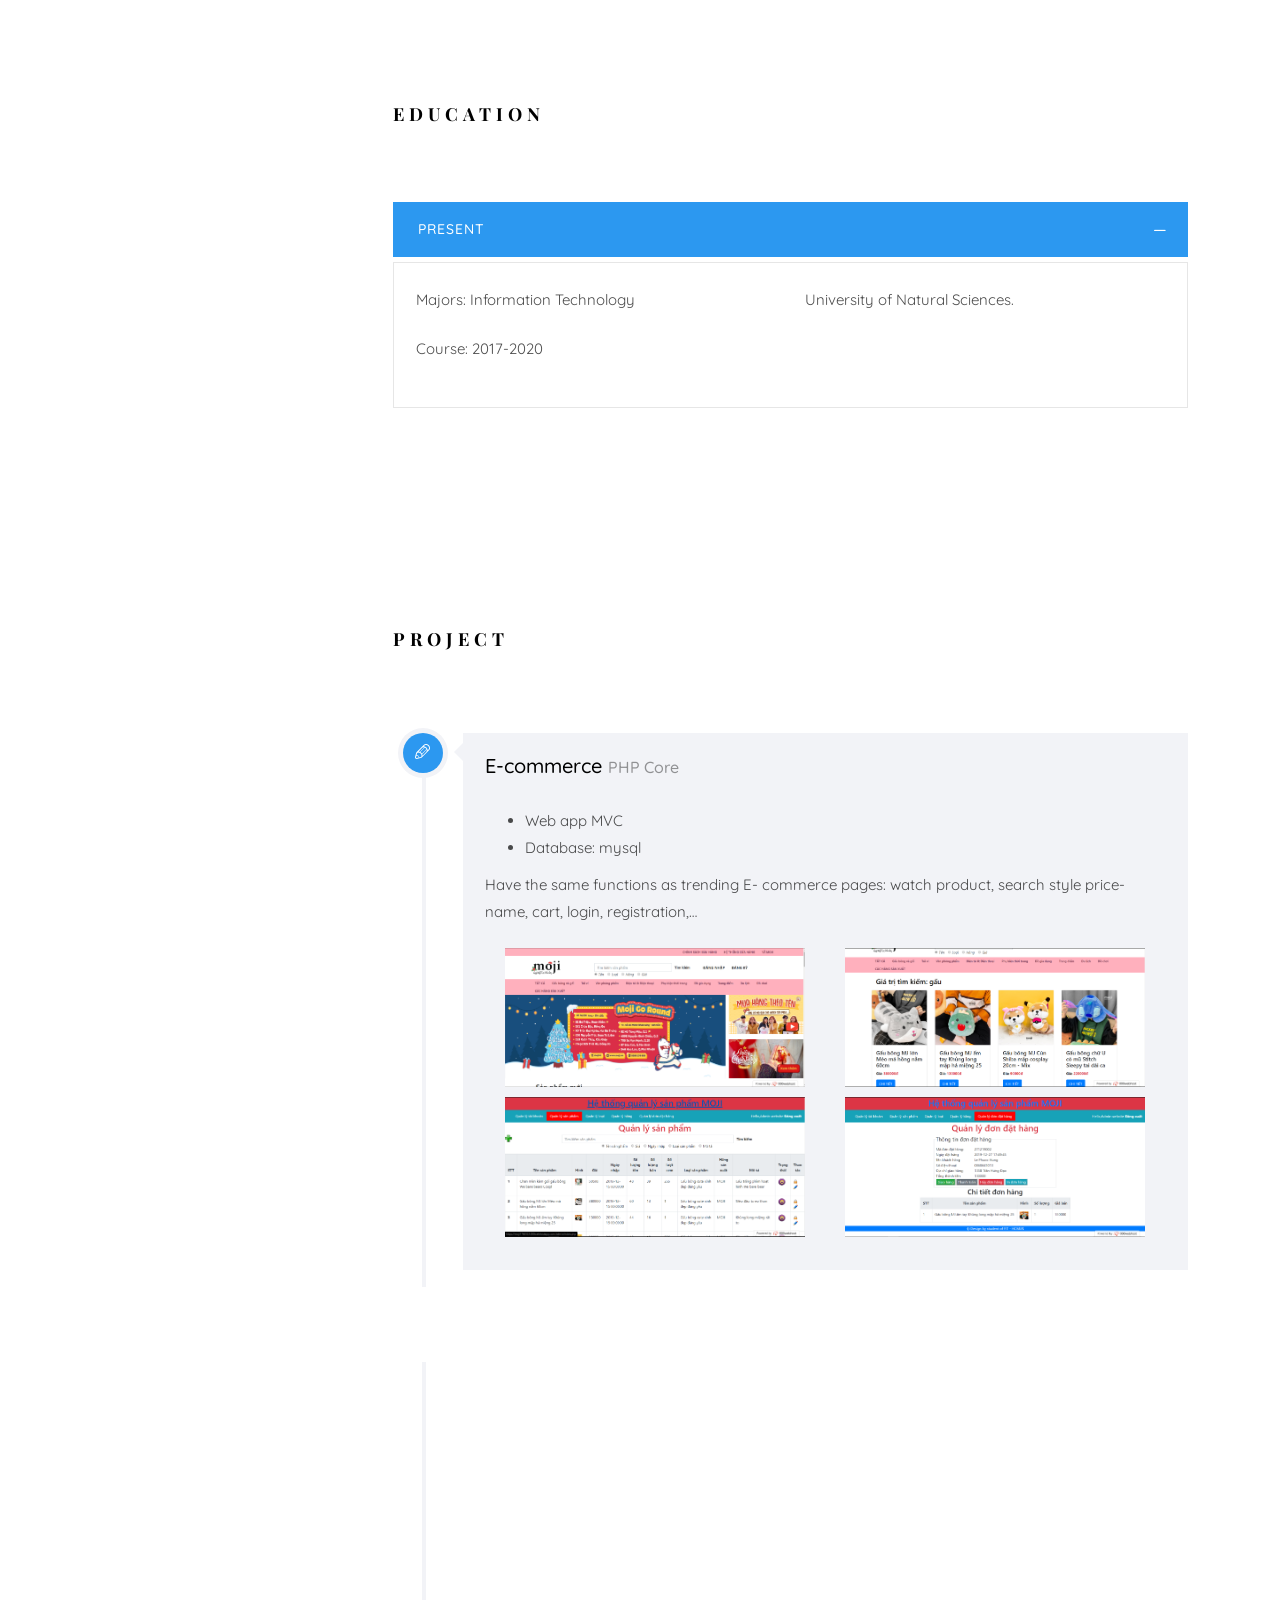
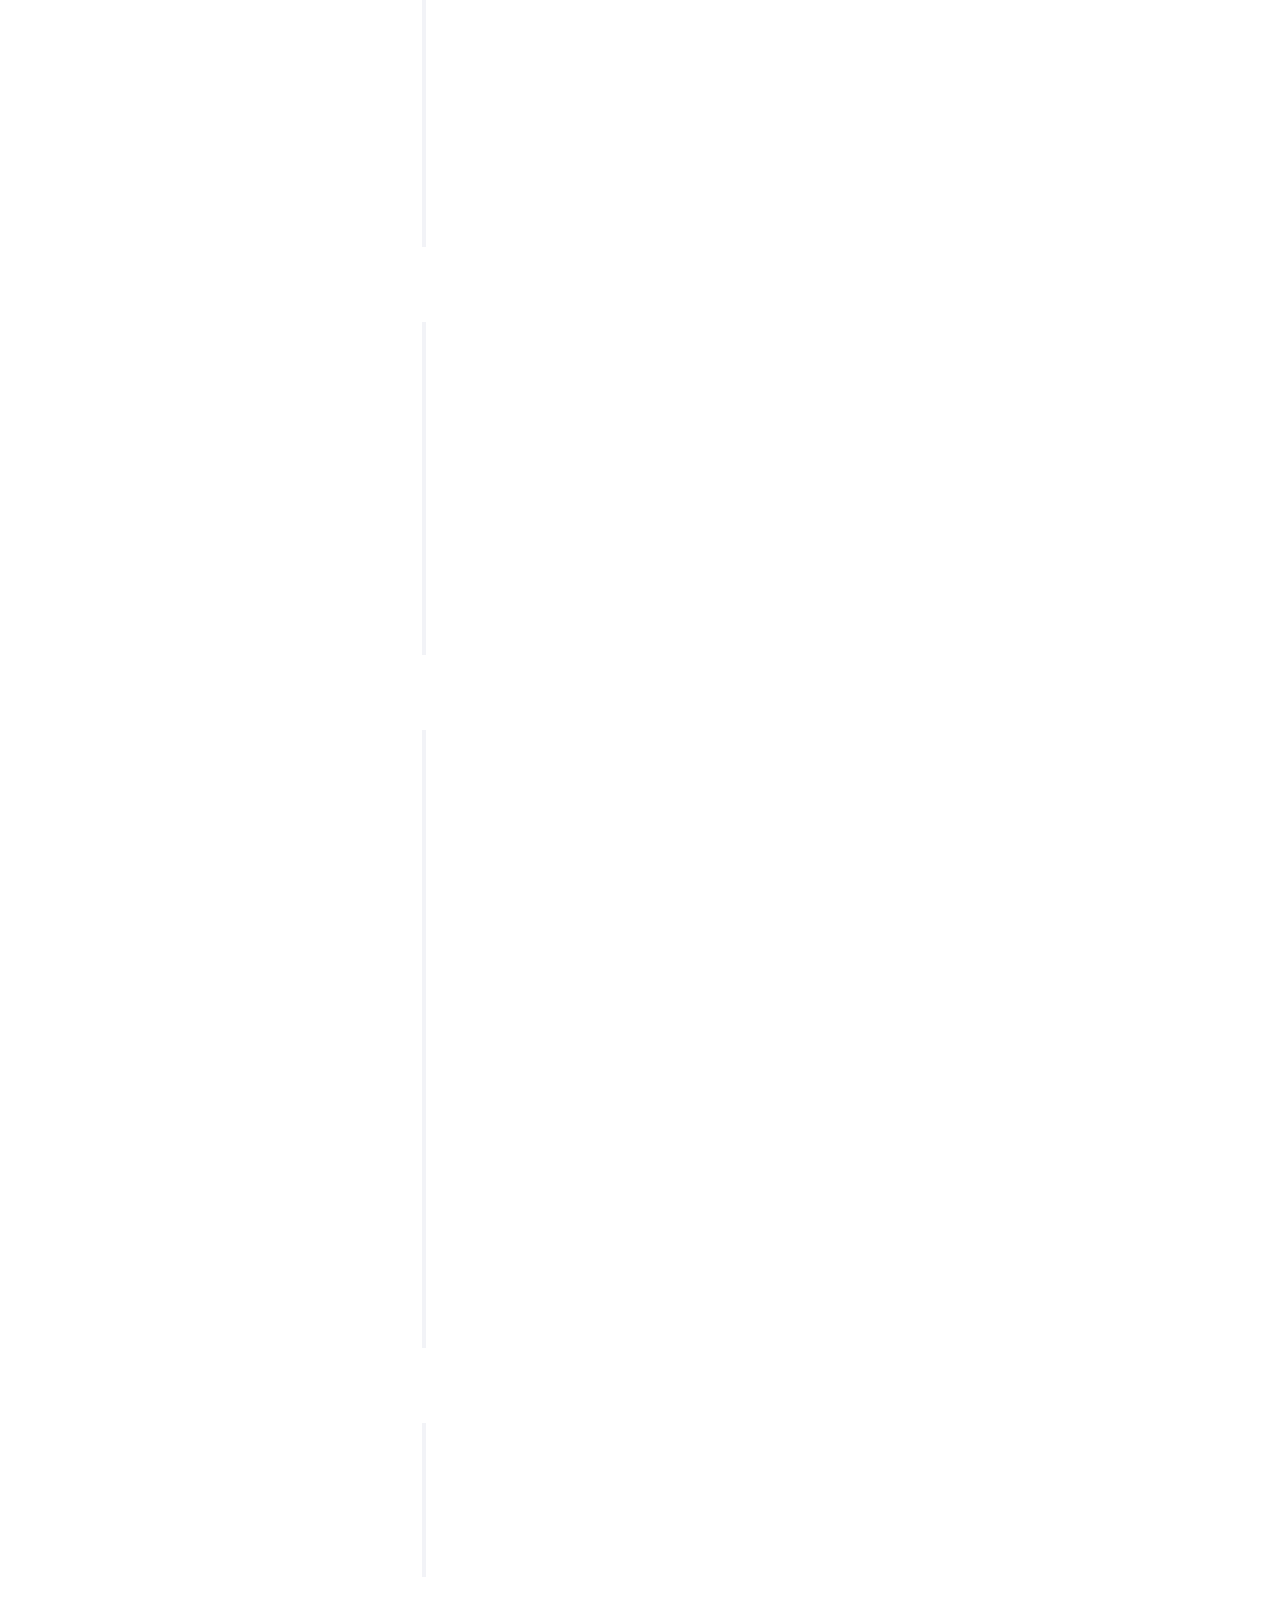
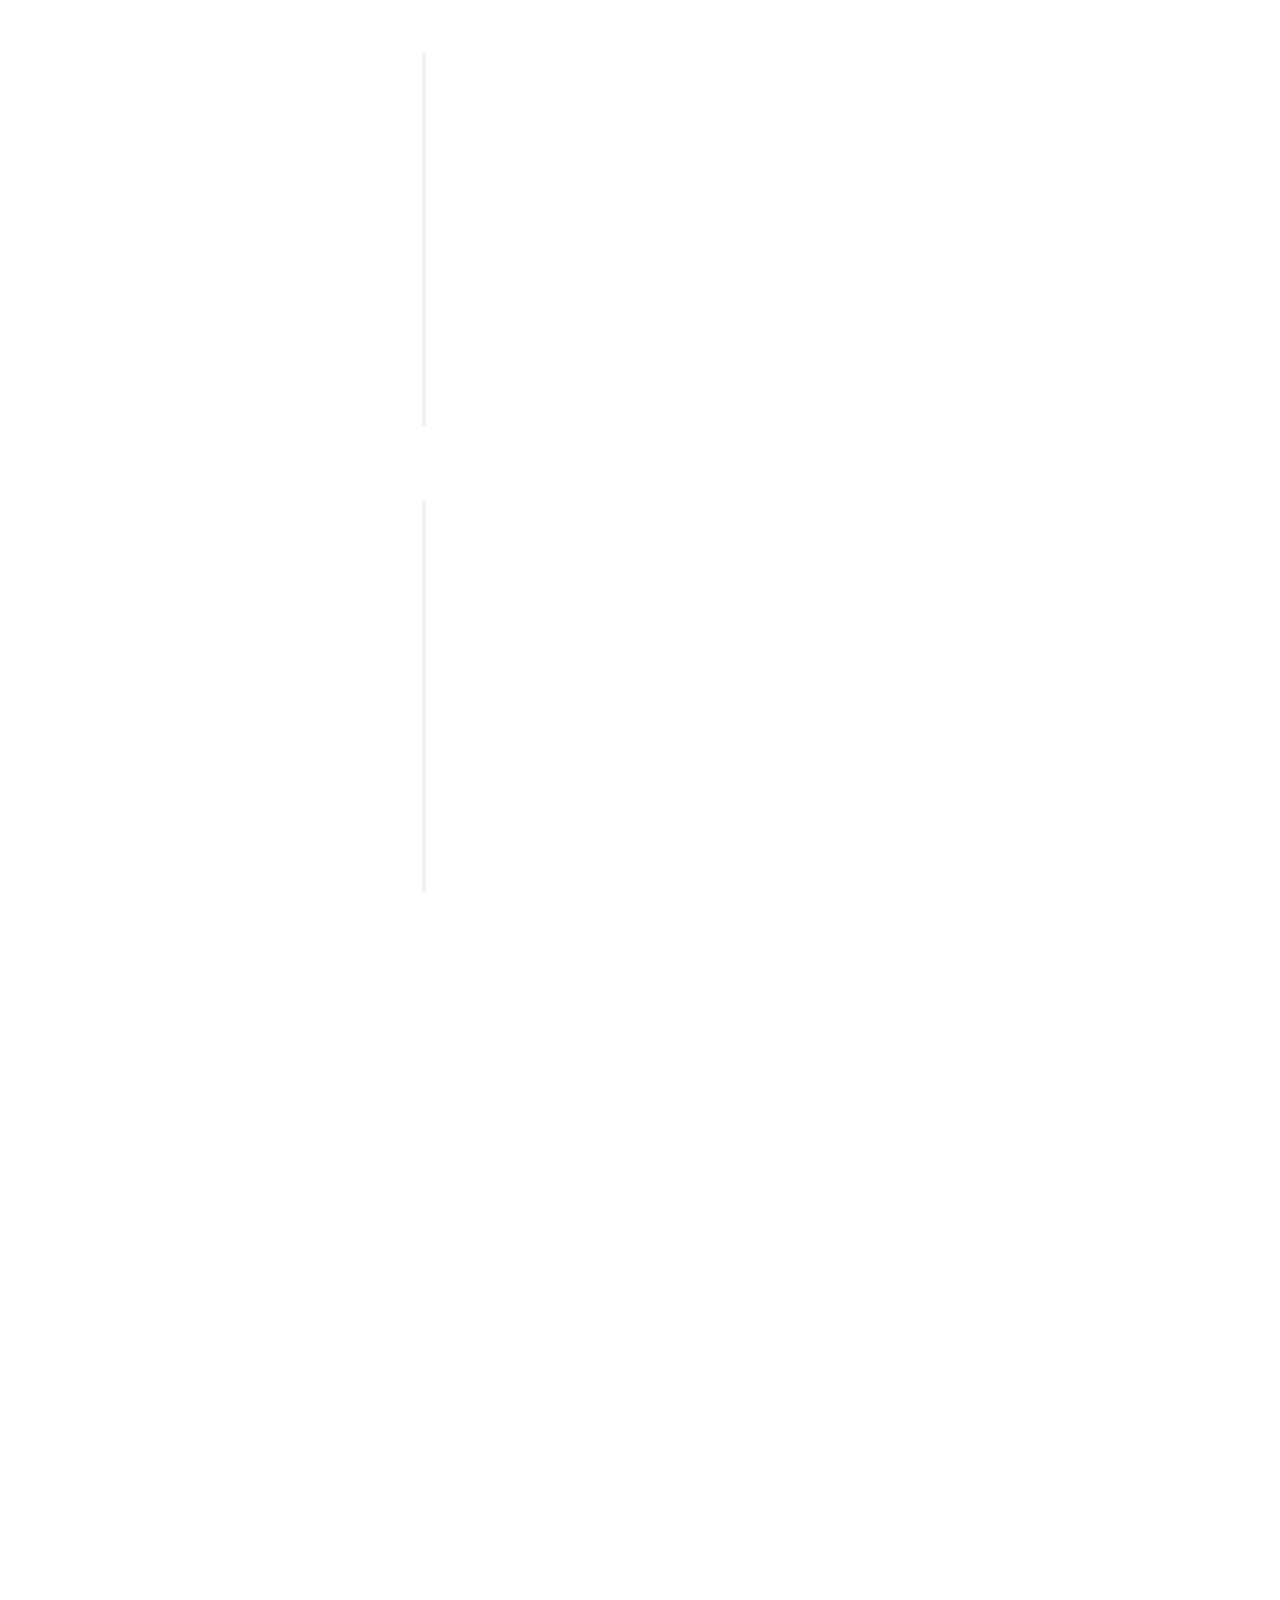
==== commit 7229f09f: "update" ====
--- a/index.html
+++ b/index.html
@@ -1,402 +1,496 @@
 <!DOCTYPE HTML>
 <html>
-	<head>
-	<meta charset="utf-8">
-	<meta http-equiv="X-UA-Compatible" content="IE=edge">
-	<title>MY CV</title>
-	<meta name="viewport" content="width=device-width, initial-scale=1">
-	<meta name="description" content="" />
-	<meta name="keywords" content="" />
-	<meta name="author" content="" />
+
+<head>
+  <meta charset="utf-8">
+  <meta http-equiv="X-UA-Compatible" content="IE=edge">
+  <title>MY CV</title>
+  <meta name="viewport" content="width=device-width, initial-scale=1">
+  <meta name="description" content="" />
+  <meta name="keywords" content="" />
+  <meta name="author" content="" />
 
   <!-- Facebook and Twitter integration -->
-	<meta property="og:title" content=""/>
-	<meta property="og:image" content=""/>
-	<meta property="og:url" content=""/>
-	<meta property="og:site_name" content=""/>
-	<meta property="og:description" content=""/>
-	<meta name="twitter:title" content="" />
-	<meta name="twitter:image" content="" />
-	<meta name="twitter:url" content="" />
-	<meta name="twitter:card" content="" />
-
-	<!-- Place favicon.ico and apple-touch-icon.png in the root directory -->
-	<link rel="shortcut icon" href="favicon.ico">
-
-	<link href="https://fonts.googleapis.com/css?family=Quicksand:300,400,500,700" rel="stylesheet">
-	<link href="https://fonts.googleapis.com/css?family=Playfair+Display:400,400i,700" rel="stylesheet">
-	
-	<!-- Animate.css -->
-	<link rel="stylesheet" href="css/animate.css">
-	<!-- Icomoon Icon Fonts-->
-	<link rel="stylesheet" href="css/icomoon.css">
-	<!-- Bootstrap  -->
-	<link rel="stylesheet" href="css/bootstrap.css">
-	<!-- Flexslider  -->
-	<link rel="stylesheet" href="css/flexslider.css">
-	<!-- Flaticons  -->
-	<link rel="stylesheet" href="fonts/flaticon/font/flaticon.css">
-	<!-- Owl Carousel -->
-	<link rel="stylesheet" href="css/owl.carousel.min.css">
-	<link rel="stylesheet" href="css/owl.theme.default.min.css">
-	<!-- Theme style  -->
-	<link rel="stylesheet" href="css/style.css">
-
-	<!-- Modernizr JS -->
-	<script src="js/modernizr-2.6.2.min.js"></script>
-	<!-- FOR IE9 below -->
-	<!--[if lt IE 9]>
+  <meta property="og:title" content="" />
+  <meta property="og:image" content="" />
+  <meta property="og:url" content="" />
+  <meta property="og:site_name" content="" />
+  <meta property="og:description" content="" />
+  <meta name="twitter:title" content="" />
+  <meta name="twitter:image" content="" />
+  <meta name="twitter:url" content="" />
+  <meta name="twitter:card" content="" />
+
+  <!-- Place favicon.ico and apple-touch-icon.png in the root directory -->
+  <link rel="shortcut icon" href="favicon.ico">
+
+  <link href="https://fonts.googleapis.com/css?family=Quicksand:300,400,500,700" rel="stylesheet">
+  <link href="https://fonts.googleapis.com/css?family=Playfair+Display:400,400i,700" rel="stylesheet">
+
+  <!-- Animate.css -->
+  <link rel="stylesheet" href="css/animate.css">
+  <!-- Icomoon Icon Fonts-->
+  <link rel="stylesheet" href="css/icomoon.css">
+  <!-- Bootstrap  -->
+  <link rel="stylesheet" href="css/bootstrap.css">
+  <!-- Flexslider  -->
+  <link rel="stylesheet" href="css/flexslider.css">
+  <!-- Flaticons  -->
+  <link rel="stylesheet" href="fonts/flaticon/font/flaticon.css">
+  <!-- Owl Carousel -->
+  <link rel="stylesheet" href="css/owl.carousel.min.css">
+  <link rel="stylesheet" href="css/owl.theme.default.min.css">
+  <!-- Theme style  -->
+  <link rel="stylesheet" href="css/style.css">
+
+  <!-- Modernizr JS -->
+  <script src="js/modernizr-2.6.2.min.js"></script>
+  <!-- FOR IE9 below -->
+  <!--[if lt IE 9]>
 	<script src="js/respond.min.js"></script>
 	<![endif]-->
 
-	</head>
-	<body>
-	<div id="colorlib-page">
-		<div class="container-wrap">
-		<a href="#" class="js-colorlib-nav-toggle colorlib-nav-toggle" data-toggle="collapse" data-target="#navbar" aria-expanded="false" aria-controls="navbar"><i></i></a>
-		<aside id="colorlib-aside" role="complementary" class="border js-fullheight">
-			<div class="text-center">
-				<div class="author-img" style="background-image: url(images/avatar.jpg);"></div>
-				<h1 id="colorlib-logo"><a href="index.html">LÊ PHƯỚC HƯNG</a></h1>
-				<span class="position">Front-End Developer
-				</span>
-			</div>
-			<nav id="colorlib-main-menu" role="navigation" class="navbar">
-				<div id="navbar" class="collapse">
-					<ul>
-						<li class="active"><a href="#" data-nav-section="about">About</a></li>
-						<li><a href="#" data-nav-section="skills">Skills</a></li>
-						<li><a href="#" data-nav-section="education">Education</a></li>
-						<li><a href="#" data-nav-section="experience">Project</a></li>
-						<li><a href="#" data-nav-section="contact">Contact</a></li>
-					</ul>
-				</div>
-			</nav>
-
-			<div class="colorlib-footer">
-				<a href="assets/CV_Hung.pdf" target="_blank" class="btn btn-primary btn-learn text-center">Download My CV <i class="icon-download"></i></a>
-			</div>
-
-		</aside>
-
-		<div id="colorlib-main">
-			<section class="colorlib-about" data-section="about">
-				<div class="colorlib-narrow-content">
-					<div class="row">
-						<div class="col-md-12">
-							<div class="row row-bottom-padded-sm animate-box" data-animate-effect="fadeInLeft">
-								<div class="col-md-12">
-									<div class="about-desc">
-										<span class="heading-meta">ABOUT</span>
-										<h2 class="colorlib-heading">Who Am I?</h2>
-										<p><strong>Xin chào, mình là Hưng</strong>, là sinh viên năm 3 của trường Đại học Khoa Học Tự Nhiên,
-											 ngành Công Nghệ Thông Tin.
-										Hiện mình đang muốn tìm kiếm một công việc thực tập về lập trình <strong>Front-End</strong> để trao dồi kinh nghiệm và một công việc ổn định sau này.
-										</p>
-										<p>Đối với <strong>Front-end Developer, </strong> mình đã được học các kiến thức cơ bản để xây dựng được một website thực tế, cụ thể là website <strong>bán hàng online</strong>. Trong thời gian rãnh đã tự học thêm về cách cắt web từ file PSD</p>
-										<span>Mục tiêu:
-											<ul>
-												<li>
-													Ngắn hạn: Đi thực tập và tìm kiếm một công việc ổn định về Front-End </li>
-													<li>Dài hạn: Trở thành một Full Stack Developer</li>
-											</ul>
-										</span>
-									</div>
-								</div>
-							</div>
-						</div>
-					</div>
-				</div>
-			</section>
-
-			
-			<section class="colorlib-skills" data-section="skills">
-				<div class="colorlib-narrow-content">
-					<div class="row">
-						<div class="col-md-6 col-md-offset-3 col-md-pull-3 ">
-							<span class="heading-meta">SKILLS</span>
-							<h2 class="colorlib-heading">MY SKILLS</h2>
-						</div>
-					</div>
-					<div class="row row-pt-md">
-						<div class="col-md-3 text-center animate-box">
-							<div class="services color-1">
-								<span class="icon">
-									<i class="icon-bulb"></i>
-								</span>
-								<div class="desc">
-									<h3>PROGRAMMING LANGUAGES</h3>
-									<ul>
-										<li>HTML, CSS</li>
-										<li>JavaScript</li>
-										<li>PHP</li>
-									</ul>
-									<br>
-								</div>
-							</div>
-						</div>
-						<div class="col-md-3 text-center animate-box">
-							<div class="services color-2">
-								<span class="icon">
-									<i class="icon-layers2"></i>
-								</span>
-								<div class="desc">
-									<h3>FRAMEWORKS & PLATFORMS
-									</h3>
-									<ul>
-										<li>Bootstrap</li>
-										<li>Jquery</li>
-										<br>
-										<br>
-									</ul>
-								</div>
-							</div>
-						</div>
-						<div class="col-md-3 text-center animate-box">
-							<div class="services color-3">
-								<span class="icon">
-									<i class="icon-data"></i>
-								</span>
-								<div class="desc">
-									<h3>Database Management System</h3>
-									<ul>
-										<li>SQL Server</li>
-										<li>MySQL</li>
-										<br>
-										
-									</ul>
-								</div>
-							</div>
-						</div>
-						<div class="col-md-3 text-center animate-box">
-							<div class="services color-4">
-								<span class="icon">
-									<i class="icon-git"></i>
-								</span>
-								<div class="desc">
-									<h3>VERSION CONTROL</h3>
-									<ul>
-										<li>Git (Github)</li>
-										<br>
-										<br>
-										<br>
-									</ul>
-								</div>
-							</div>
-						</div>
-						<div class="col-md-12 text-center animate-box">
-							<div class="services color-5">
-								<span class="icon">
-									<i class="icon-key"></i>
-								</span>
-								<div class="desc">
-									<h3>KNOWLEDGE</h3>
-									<ul>
-										<li>Hiểu biết về OOP</li>
-										<li>Hiếu biết về cách thiết kế phần mềm, thiết kế cơ sở dữ liệu</li>
-										<li>Quản lý thời gian tốt, có kỹ năng thuyết trình và làm việc nhóm </li>
-									</ul>
-								</div>
-							</div>
-						</div>
-					</div>
-				</div>
-			</section>
-			
-
-
-			<section class="colorlib-education" data-section="education">
-				<div class="colorlib-narrow-content">
-					<div class="row">
-						<div class="col-md-6 col-md-offset-3 col-md-pull-3 animate-box" data-animate-effect="fadeInLeft">
-							<h2 class="colorlib-heading animate-box">EDUCATION</h2>
-						</div>
-					</div>
-					<div class="row">
-						<div class="col-md-12 animate-box" data-animate-effect="fadeInLeft">
-							<div class="fancy-collapse-panel">
-								<div class="panel-group" id="accordion" role="tablist" aria-multiselectable="true">
-									<div class="panel panel-default">
-									    <div class="panel-heading" role="tab" id="headingOne">
-									        <h4 class="panel-title">
-									            <a data-toggle="collapse" data-parent="#accordion" href="#collapseOne" aria-expanded="true" aria-controls="collapseOne">HIỆN TẠI
-									            </a>
-									        </h4>
-									    </div>
-									    <div id="collapseOne" class="panel-collapse collapse in" role="tabpanel" aria-labelledby="headingOne">
-									         <div class="panel-body">
-									            <div class="row">
-										      		<div class="col-md-6">
-														  <p>Chuyên ngành: Cao Đẳng Công Nghệ Thông Tin</p>
-														  <p>Niên Khóa: 2017-2020</p>
-										      		</div>
-										      		<div class="col-md-6">
-										      			<p>Trường Đại Học Khoa Học Tự Nhiên.</p>
-										      		</div>
-										      	</div>
-									         </div>
-									    </div>
-									</div>
-								</div>
-							</div>
-				
-						</div>
-					</div>
-				</div>
-			</section>
-
-			<section class="colorlib-experience" data-section="experience">
-				<div class="colorlib-narrow-content">
-					<div class="row">
-						<div class="col-md-6 col-md-offset-3 col-md-pull-3 animate-box" data-animate-effect="fadeInLeft">
-							<h2 class="colorlib-heading animate-box">PROJECT</h2>
-						</div>
-					</div>
-					<div class="row">
-						<div class="col-md-12">
-				         <div class="timeline-centered">
-					         <article class="timeline-entry animate-box" data-animate-effect="fadeInLeft">
-					            <div class="timeline-entry-inner">
-					               <div class="timeline-icon color-1">
-					                  <i class="icon-pen2"></i>
-					               </div>
-
-					               <div class="timeline-label">
-					                  	<h2><a href="https://moji1760322.000webhostapp.com/">Website bán hàng - web động</a><span></span></h2>
-										<p>Dựa theo trang bán hàng moji. Sử dụng <strong>HTML, CSS, JS, Bootstrap, PHP & MySQL</strong></p>
-										<div class="text-center">
-											<a name="" id="" class="btn btn-primary" href="https://moji1760322.000webhostapp.com/" role="button">View Page</a>
-
-										</div>
-										<div class="list-img text-center">
-							
-											<img src="images/project01.PNG" alt="">
-											<img src="images/project03.PNG" alt="">
-											<img src="images/project02.PNG" alt="">
-											<img src="images/project04.PNG" alt="">
-										</div>
-								   </div>
-								   <br>
-								</div>
-					         </article>
-					      </div>
-					   </div>
-					   <div class="col-md-12">
-						<div class="timeline-centered">
-							<article class="timeline-entry animate-box" data-animate-effect="fadeInLeft">
-							   <div class="timeline-entry-inner">
-								  <div class="timeline-icon color-1">
-									 <i class="icon-pen2"></i>
-								  </div>
-
-								  <div class="timeline-label">
-										 <h2><a href="https://1760322.github.io/cut_website/">Cắt web từ file PSD</a><span></span></h2>
-									   <p>Cắt web từ file PSD. Sử dụng <strong>HTML, CSS, jQuery, Bootstrap</strong></p>
-									   <div class="text-center">
-										   <a name="" id="" class="btn btn-primary" href="https://1760322.github.io/cut_website/" role="button">View Page</a>
-
-									   </div>
-									   <div class="list-img text-center">
-										   <img src="images/project201.PNG" alt="">
-										   <img src="images/project202.PNG" alt="">
-										   <img src="images/project203.PNG" alt="">
-									   </div>
-								  </div>
-								  <br>
-							   </div>
-							</article>
-						 </div>
-					  </div>
-					  <div class="col-md-12">
-						<div class="timeline-centered">
-							<article class="timeline-entry animate-box" data-animate-effect="fadeInLeft">
-							   <div class="timeline-entry-inner">
-								  <div class="timeline-icon color-1">
-									 <i class="icon-pen2"></i>
-								  </div>
-
-								  <div class="timeline-label">
-										 <h2><a href="https://1760322.github.io/cut_website/">Cắt web từ file PSD</a><span></span></h2>
-									   <p>Cắt web từ file PSD. Sử dụng <strong>HTML, CSS, Jquery</strong></p>
-									   <div class="text-center">
-										   <a name="" id="" class="btn btn-primary" href="https://1760322.github.io/cut_website/" role="button">View Page</a>
-
-									   </div>
-									   <div class="list-img text-center">
-										   <img src="images/Capture.PNG" alt="">
-									   </div>
-								  </div>
-								  <br>
-							   </div>
-							</article>
-						 </div>
-					  </div>
-				   </div>
-				</div>
-			</section>
-
-			<section class="colorlib-contact" data-section="contact">
-				<div class="colorlib-narrow-content">
-					<div class="row">
-						<div class="col-md-6 col-md-offset-3 col-md-pull-3 animate-box" data-animate-effect="fadeInLeft">
-							<span class="heading-meta">CONTACT</span>
-							<h2 class="colorlib-heading">My Contact</h2>
-						</div>
-					</div>
-					<div class="row">
-						<div class="col-md-12">
-							<div class="colorlib-feature colorlib-feature-sm animate-box" data-animate-effect="fadeInLeft">
-								<div class="colorlib-icon">
-									<i class="icon-globe-outline"></i>
-								</div>
-								<div class="colorlib-text">
-									<p><a href="#">lphung1997@gmail.com</a></p>
-								</div>
-							</div>
-							<div class="colorlib-feature colorlib-feature-sm animate-box" data-animate-effect="fadeInLeft">
-								<div class="colorlib-icon">
-									<i class="icon-map"></i>
-								</div>
-								<div class="colorlib-text">
-									<p>135B Trần Hưng Đạo, phường Cầu Ông Lãnh, quận 1, Tp.HCM</p>
-								</div>
-							</div>
-							<div class="colorlib-feature colorlib-feature-sm animate-box" data-animate-effect="fadeInLeft">
-								<div class="colorlib-icon">
-									<i class="icon-phone"></i>
-								</div>
-								<div class="colorlib-text">
-									<p><a href="tel://">+84868641013</a></p>
-								</div>
-							</div>
-						</div>
-					</div>
-				</div>
-			</section>
-
-		</div><!-- end:colorlib-main -->
-	</div><!-- end:container-wrap -->
-	</div><!-- end:colorlib-page -->
-
-	<!-- jQuery -->
-	<script src="js/jquery.min.js"></script>
-	<!-- jQuery Easing -->
-	<script src="js/jquery.easing.1.3.js"></script>
-	<!-- Bootstrap -->
-	<script src="js/bootstrap.min.js"></script>
-	<!-- Waypoints -->
-	<script src="js/jquery.waypoints.min.js"></script>
-	<!-- Flexslider -->
-	<script src="js/jquery.flexslider-min.js"></script>
-	<!-- Owl carousel -->
-	<script src="js/owl.carousel.min.js"></script>
-	<!-- Counters -->
-	<script src="js/jquery.countTo.js"></script>
-	
-	
-	<!-- MAIN JS -->
-	<script src="js/main.js"></script>
-
-	</body>
+</head>
+
+<body>
+  <div id="colorlib-page">
+    <div class="container-wrap">
+      <a href="#" class="js-colorlib-nav-toggle colorlib-nav-toggle" data-toggle="collapse" data-target="#navbar"
+        aria-expanded="false" aria-controls="navbar"><i></i></a>
+      <aside id="colorlib-aside" role="complementary" class="border js-fullheight">
+        <div class="text-center">
+          <div class="author-img" style="background-image: url(images/avatar.jpg);"></div>
+          <h1 id="colorlib-logo"><a href="index.html">LÊ PHƯỚC HƯNG</a></h1>
+          <span class="position">Web Developer and Mobile Developer
+          </span>
+        </div>
+        <nav id="colorlib-main-menu" role="navigation" class="navbar">
+          <div id="navbar" class="collapse">
+            <ul>
+              <li class="active"><a href="#" data-nav-section="about">About</a></li>
+              <li><a href="#" data-nav-section="skills">Skills</a></li>
+              <li><a href="#" data-nav-section="education">Education</a></li>
+              <li><a href="#" data-nav-section="experience">Project</a></li>
+              <li><a href="#" data-nav-section="contact">Contact</a></li>
+            </ul>
+          </div>
+        </nav>
+
+        <div class="colorlib-footer">
+          <a href="assets/CV_LePhuocHung.PDF" target="_blank" class="btn btn-primary btn-learn text-center">Download My CV <i
+              class="icon-download"></i></a>
+        </div>
+
+      </aside>
+
+      <div id="colorlib-main">
+        <section class="colorlib-about" data-section="about">
+          <div class="colorlib-narrow-content">
+            <div class="row">
+              <div class="col-md-12">
+                <div class="row row-bottom-padded-sm animate-box" data-animate-effect="fadeInLeft">
+                  <div class="col-md-12">
+                    <div class="about-desc">
+                      <span class="heading-meta">ABOUT</span>
+                      <h2 class="colorlib-heading">Who Am I?</h2>
+                      <p>
+                        I am a final year student at the University of Natural Sciences, majoring in Information Technology . 
+  Through the subjects learned in school, I have learned the basics to build a <strong>dynamic website</strong>. In my free 
+  time, I learned more about <strong>React Native</strong> because I’m interested in mobile app developer.
+
+                      </p>
+
+                      <strong>My Goal: </strong>
+                      <ul>
+                        <li>
+                          <p><strong>Short-term</strong>: Looking for internships about web developer, aslo wish with mobile developer. Thereby accumulating experience teamwork, how to complete a real project. 
+                        </li>
+                        <li><strong>Long-term</strong>: Keep learning more about languages and technologies to become an Full Stack Develope
+                        </li>
+                      </ul>
+                    </div>
+                  </div>
+                </div>
+              </div>
+            </div>
+          </div>
+        </section>
+        <section class="colorlib-skills" data-section="skills">
+          <div class="colorlib-narrow-content">
+            <div class="row">
+              <div class="col-md-6 col-md-offset-3 col-md-pull-3 ">
+                <span class="heading-meta">SKILLS</span>
+                <h2 class="colorlib-heading">MY SKILLS</h2>
+              </div>
+            </div>
+            <div class="row row-pt-md">
+              <div class="col-md-3 text-center animate-box">
+                <div class="services color-1">
+                  <span class="icon">
+                    <i class="icon-bulb"></i>
+                  </span>
+                  <div class="desc">
+                    <h3>PROGRAMMING LANGUAGES</h3>
+                    <ul>
+                      <li>JavaScript</li>
+                      <br>
+                    </ul>
+                    <br>
+                  </div>
+                </div>
+              </div>
+              <div class="col-md-3 text-center animate-box">
+                <div class="services color-2">
+                  <span class="icon">
+                    <i class="icon-layers2"></i>
+                  </span>
+                  <div class="desc">
+                    <h3>FRAMEWORKS & PLATFORMS
+                    </h3>
+                    <ul>
+                      <li>NodeJS</li>
+                      <li>React Native</li>
+                      <li>Bootstrap</li>
+                    </ul>
+                  </div>
+                </div>
+              </div>
+              <div class="col-md-3 text-center animate-box">
+                <div class="services color-3">
+                  <span class="icon">
+                    <i class="icon-data"></i>
+                  </span>
+                  <div class="desc">
+                    <h3>Database Management System</h3>
+                    <ul>
+                      <li>SQL Server</li>
+                      <li>MySQL</li>
+                    </ul>
+                  </div>
+                </div>
+              </div>
+              <div class="col-md-3 text-center animate-box">
+                <div class="services color-4">
+                  <span class="icon">
+                    <i class="icon-git"></i>
+                  </span>
+                  <div class="desc">
+                    <h3>VERSION CONTROL</h3>
+                    <ul>
+                      <li>Git (Github)</li>
+                      <br></br>
+                    </ul>
+                  </div>
+                </div>
+              </div>
+              <div class="col-md-12 text-center animate-box">
+                <div class="services color-5">
+                  <span class="icon">
+                    <i class="icon-key"></i>
+                  </span>
+                  <div class="desc">
+                    <h3>KNOWLEDGE</h3>
+                    <ul>
+                      <li>Basic understanding of OOP</li>
+                      <li>Can convert PSD to HTML5 only html/css or using bootstrap 4</li>
+                      <li>Good time management, presentation skills and teamwork </li>
+                    </ul>
+                  </div>
+                </div>
+              </div>
+            </div>
+          </div>
+        </section>
+        <section class="colorlib-education" data-section="education">
+          <div class="colorlib-narrow-content">
+            <div class="row">
+              <div class="col-md-6 col-md-offset-3 col-md-pull-3 animate-box" data-animate-effect="fadeInLeft">
+                <h2 class="colorlib-heading animate-box">EDUCATION</h2>
+              </div>
+            </div>
+            <div class="row">
+              <div class="col-md-12 animate-box" data-animate-effect="fadeInLeft">
+                <div class="fancy-collapse-panel">
+                  <div class="panel-group" id="accordion" role="tablist" aria-multiselectable="true">
+                    <div class="panel panel-default">
+                      <div class="panel-heading" role="tab" id="headingOne">
+                        <h4 class="panel-title">
+                          <a data-toggle="collapse" data-parent="#accordion" href="#collapseOne" aria-expanded="true"
+                            aria-controls="collapseOne">PRESENT
+                          </a>
+                        </h4>
+                      </div>
+                      <div id="collapseOne" class="panel-collapse collapse in" role="tabpanel"
+                        aria-labelledby="headingOne">
+                        <div class="panel-body">
+                          <div class="row">
+                            <div class="col-md-6">
+                              <p>Majors: Information Technology </p>
+                              <p>Course: 2017-2020</p>
+                            </div>
+                            <div class="col-md-6">
+                              <p>University of Natural Sciences.</p>
+                            </div>
+                          </div>
+                        </div>
+                      </div>
+                    </div>
+                  </div>
+                </div>
+
+              </div>
+            </div>
+          </div>
+        </section>
+
+        <section class="colorlib-experience" data-section="experience">
+          <div class="colorlib-narrow-content">
+            <div class="row">
+              <div class="col-md-6 col-md-offset-3 col-md-pull-3 animate-box" data-animate-effect="fadeInLeft">
+                <h2 class="colorlib-heading animate-box">PROJECT</h2>
+              </div>
+            </div>
+            <div class="row">
+              <div class="col-md-12">
+                <div class="timeline-centered">
+                  <article class="timeline-entry animate-box" data-animate-effect="fadeInLeft">
+                    <div class="timeline-entry-inner">
+                      <div class="timeline-icon color-1">
+                        <i class="icon-pen2"></i>
+                      </div>
+                      <div class="timeline-label">
+                        <h2><a href="localhost:8080/moji">E-commerce </a><span>PHP Core</span></h2>
+                              <ul>
+                                <li>Web app MVC</li>
+                                <li>Database: mysql</li>
+                              </ul>
+                              <p>Have the same functions as trending E- commerce pages: watch product, search style price-name, cart, login, registration,…</p>
+                        <div class="list-img text-center">
+                          <img src="images/project01.PNG" alt="">
+                          <img src="images/project03.PNG" alt="">
+                          <img src="images/project02.PNG" alt="">
+                          <img src="images/project04.PNG" alt="">
+                        </div>
+                      </div>
+                      <br>
+                    </div>
+                  </article>
+                </div>
+              </div>
+              <div class="col-md-12">
+                <div class="timeline-centered">
+                  <article class="timeline-entry animate-box" data-animate-effect="fadeInLeft">
+                    <div class="timeline-entry-inner">
+                      <div class="timeline-icon color-1">
+                        <i class="icon-pen2"></i>
+                      </div>
+
+                      <div class="timeline-label">
+                        <h2><a href="https://1760322.github.io/cut_website/">PSD to HTML Converter</a><span></span></h2>
+                        <p>Use <strong>HTML, CSS, jQuery, Bootstrap</strong></p>
+                        <div class="text-center">
+                          <a name="" id="" class="btn btn-primary" href="https://1760322.github.io/cut_website/"
+                            role="button">View Page</a>
+                        </div>
+                        <div class="list-img text-center">
+                          <img src="images/project201.PNG" alt="">
+                          <img src="images/project202.PNG" alt="">
+                          <img src="images/project203.PNG" alt="">
+                        </div>
+                      </div>
+                      <br>
+                    </div>
+                  </article>
+                </div>
+              </div>
+              <div class="col-md-12">
+                <div class="timeline-centered">
+                  <article class="timeline-entry animate-box" data-animate-effect="fadeInLeft">
+                    <div class="timeline-entry-inner">
+                      <div class="timeline-icon color-1">
+                        <i class="icon-pen2"></i>
+                      </div>
+
+                      <div class="timeline-label">
+                        <h2><a href="https://1760322.github.io/cut_website_02/">PSD to HTML Converter</a><span></span>
+                        </h2>
+                        <p>Use <strong>HTML, CSS, Jquery, SASS</strong></p>
+                        <div class="text-center">
+                          <a name="" id="" class="btn btn-primary" href="https://1760322.github.io/cut_website_02/"
+                            role="button">View Page</a>
+                        </div>
+                        <div class="list-img text-center">
+                          <img src="images/Capture.PNG" alt="">
+                        </div>
+                      </div>
+                      <br>
+                    </div>
+                  </article>
+                </div>
+              </div>
+              <div class="col-md-12">
+                <div class="timeline-centered">
+                  <article class="timeline-entry animate-box" data-animate-effect="fadeInLeft">
+                    <div class="timeline-entry-inner">
+                      <div class="timeline-icon color-1">
+                        <i class="icon-pen2"></i>
+                      </div>
+                      <div class="timeline-label">
+                        <h2><a href="localhost:8080/moji">Newspaper </a><span>NodeJS</span></h2>
+                        <ul>
+                          <li>Web app MVC</li>
+                          <li>Framework: expressjs</li>
+                          <li>View engine: handlebars</li>
+                          <li>Db: mysql</li>
+                        </ul>
+                        <p>Have the same functions as trending newspaper pages: watch post, comment post, login, registration, fulltext search, wysiwyg,…</p>
+                        <div class="list-img text-center">
+                          <img src="images/newspaper03.PNG" alt="">
+                          <img src="images/newspaper04.PNG" alt="">
+                          <img src="images/newspaper01.PNG" alt="">
+
+                        </div>
+                      </div>
+                      <br>
+                    </div>
+                  </article>
+                </div>
+              </div>
+              <div class="col-md-12">
+                <div class="timeline-centered">
+                  <article class="timeline-entry animate-box" data-animate-effect="fadeInLeft">
+                    <div class="timeline-entry-inner">
+                      <div class="timeline-icon color-1">
+                        <i class="icon-pen2"></i>
+                      </div>
+                      <div class="timeline-label">
+                        <h2><a href="localhost:8080/moji">Calculator </a><span>React Native</span></h2>
+                        <p>The most simple mathematical operations: addition, subtraction, multiplication, division</p>
+                        <div class="list-img text-center">
+                          <img src="images/app01.JPG" alt="">
+                        </div>
+                      </div>
+                      <br>
+                    </div>
+                  </article>
+                </div>
+              </div>
+              <div class="col-md-12">
+                <div class="timeline-centered">
+                  <article class="timeline-entry animate-box" data-animate-effect="fadeInLeft">
+                    <div class="timeline-entry-inner">
+                      <div class="timeline-icon color-1">
+                        <i class="icon-pen2"></i>
+                      </div>
+                      <div class="timeline-label">
+                        <h2><a href="localhost:8080/moji">Batch-Rename </a><span>C# - WPF</span></h2>
+                        <p>Batch-Rename is a batch renaming software with a variety of options</p>
+                        <div class="text-center">
+                          <a name="" id="" class="btn btn-primary" href="https://www.youtube.com/watch?v=EHGAeBYmSVw"
+                            role="button">View Demo</a>
+                        </div>
+                        <br>
+                        <div class="list-img text-center">
+                          <img src="images/batchrename.PNG" alt="">
+                        </div>
+                      </div>
+                      <br>
+                    </div>
+                  </article>
+                </div>
+              </div>
+              <div class="col-md-12">
+                <div class="timeline-centered">
+                  <article class="timeline-entry animate-box" data-animate-effect="fadeInLeft">
+                    <div class="timeline-entry-inner">
+                      <div class="timeline-icon color-1">
+                        <i class="icon-pen2"></i>
+                      </div>
+                      <div class="timeline-label">
+                        <h2><a href="localhost:8080/moji">8-Puzzle </a><span>C# - WPF</span></h2>
+                        <p>8-puzzle is a puzzle game that allows the player to choose the image they want to build</p>
+                        <div class="text-center">
+                          <a name="" id="" class="btn btn-primary" href="https://youtu.be/Mul78Eb0IIs"
+                            role="button">View Demo</a>
+                        </div>
+                        <br>
+                        <div class="list-img text-center">
+                          <img src="images/puzzle01.PNG" alt="">
+                          <img src="images/puzzle02.PNG" alt="">
+
+                        </div>
+                      </div>
+                      <br>
+                    </div>
+                  </article>
+                </div>
+              </div>
+            </div>
+          </div>
+        </section>
+
+        <section class="colorlib-contact" data-section="contact">
+          <div class="colorlib-narrow-content">
+            <div class="row">
+              <div class="col-md-6 col-md-offset-3 col-md-pull-3 animate-box" data-animate-effect="fadeInLeft">
+                <span class="heading-meta">CONTACT</span>
+                <h2 class="colorlib-heading">My Contact</h2>
+              </div>
+            </div>
+            <div class="row">
+              <div class="col-md-12">
+                <div class="colorlib-feature colorlib-feature-sm animate-box" data-animate-effect="fadeInLeft">
+                  <div class="colorlib-icon">
+                    <i class="icon-globe-outline"></i>
+                  </div>
+                  <div class="colorlib-text">
+                    <p><a href="#">lphung1997@gmail.com</a></p>
+                  </div>
+                </div>
+                <div class="colorlib-feature colorlib-feature-sm animate-box" data-animate-effect="fadeInLeft">
+                  <div class="colorlib-icon">
+                    <i class="icon-map"></i>
+                  </div>
+                  <div class="colorlib-text">
+                    <p>135B Trần Hưng Đạo, phường Cầu Ông Lãnh, quận 1, Tp.HCM</p>
+                  </div>
+                </div>
+                <div class="colorlib-feature colorlib-feature-sm animate-box" data-animate-effect="fadeInLeft">
+                  <div class="colorlib-icon">
+                    <i class="icon-phone"></i>
+                  </div>
+                  <div class="colorlib-text">
+                    <p><a href="tel://">+84868641013</a></p>
+                  </div>
+                </div>
+              </div>
+            </div>
+          </div>
+        </section>
+
+      </div><!-- end:colorlib-main -->
+    </div><!-- end:container-wrap -->
+  </div><!-- end:colorlib-page -->
+
+  <!-- jQuery -->
+  <script src="js/jquery.min.js"></script>
+  <!-- jQuery Easing -->
+  <script src="js/jquery.easing.1.3.js"></script>
+  <!-- Bootstrap -->
+  <script src="js/bootstrap.min.js"></script>
+  <!-- Waypoints -->
+  <script src="js/jquery.waypoints.min.js"></script>
+  <!-- Flexslider -->
+  <script src="js/jquery.flexslider-min.js"></script>
+  <!-- Owl carousel -->
+  <script src="js/owl.carousel.min.js"></script>
+  <!-- Counters -->
+  <script src="js/jquery.countTo.js"></script>
+
+
+  <!-- MAIN JS -->
+  <script src="js/main.js"></script>
+
+</body>
+
 </html>
-
